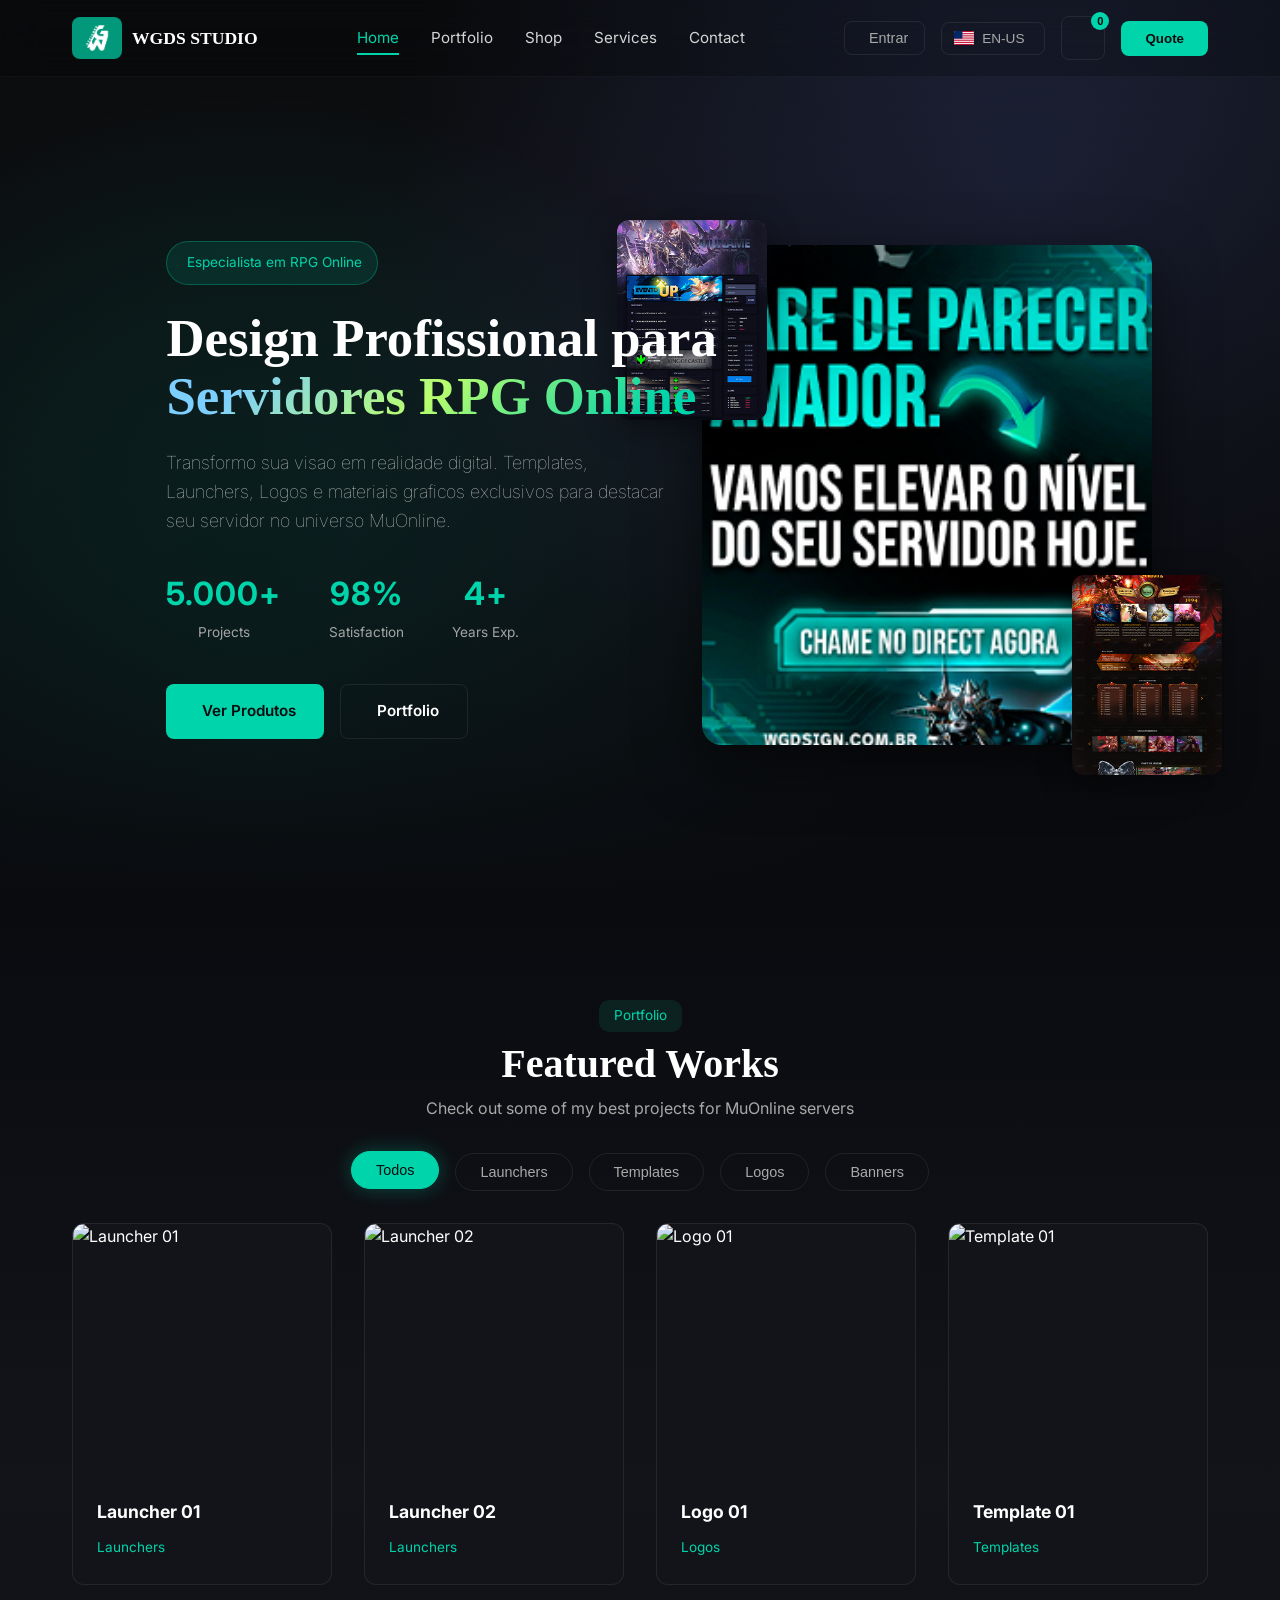
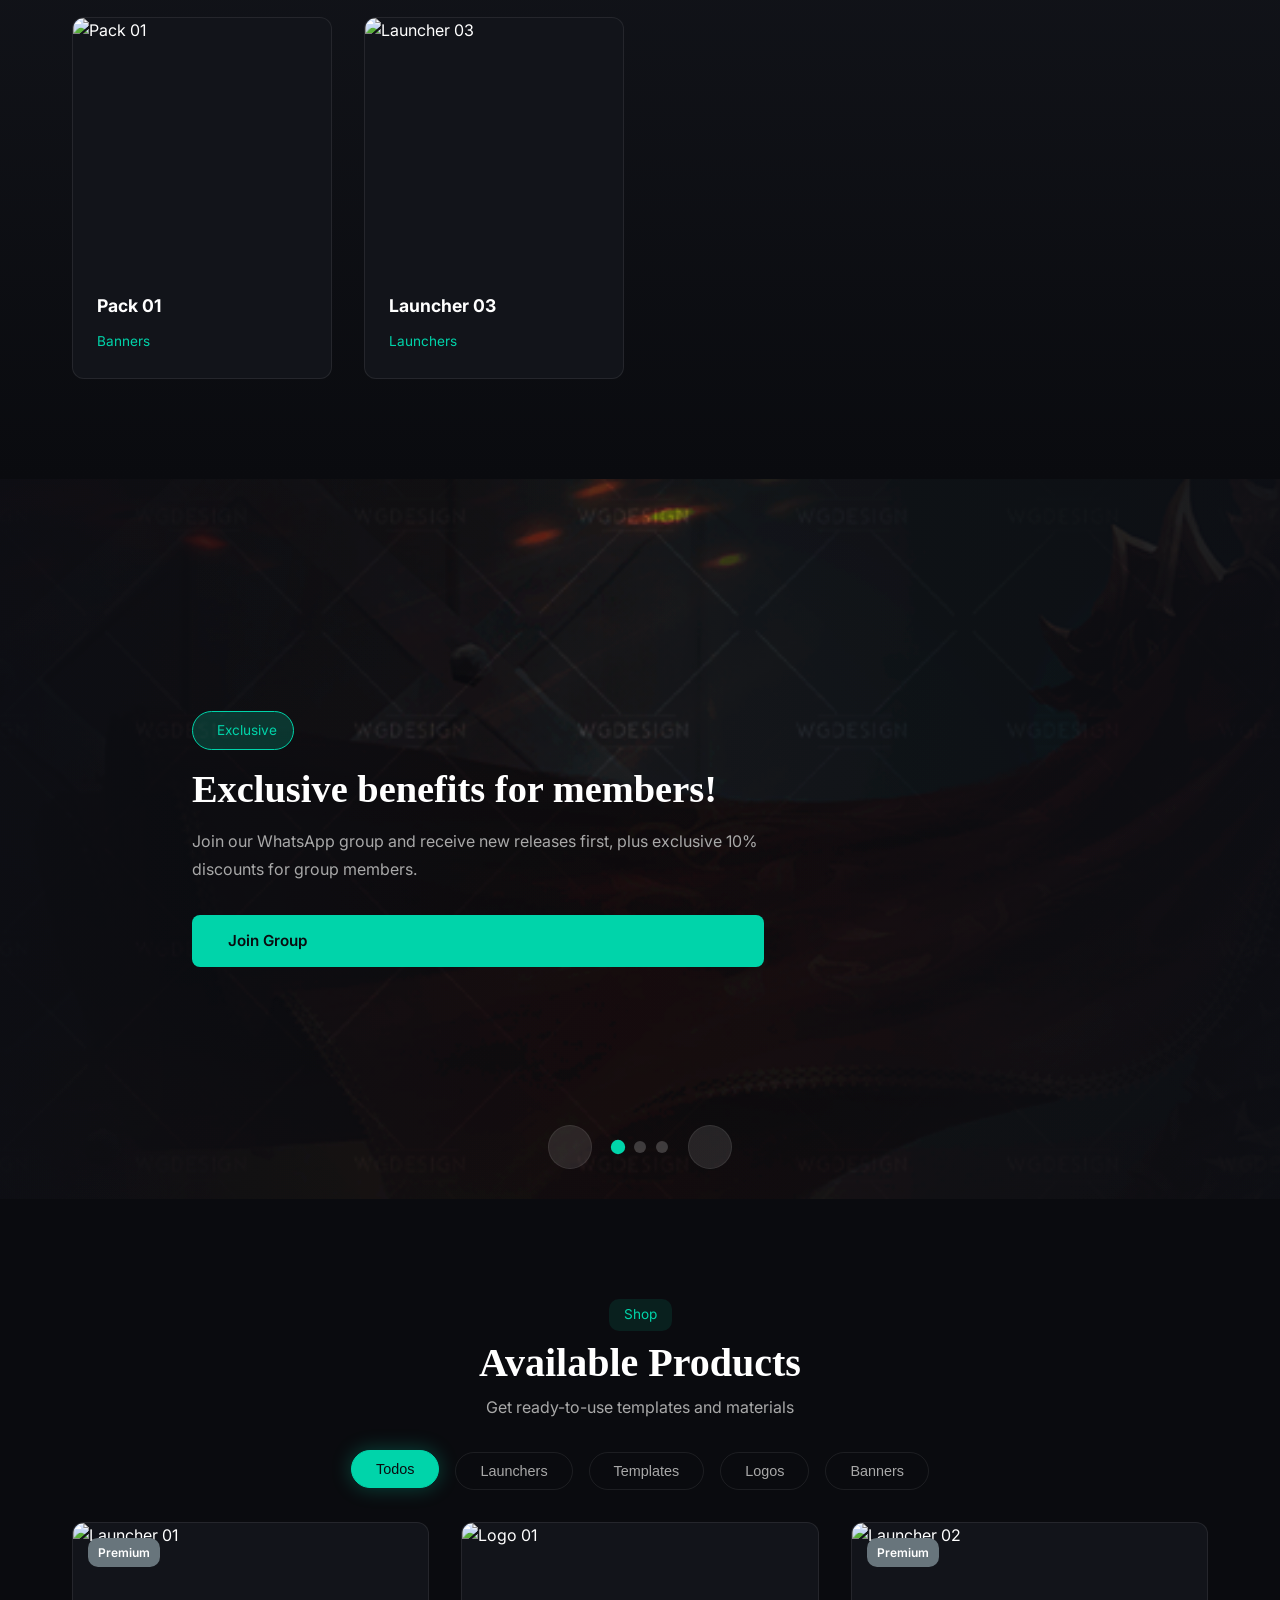
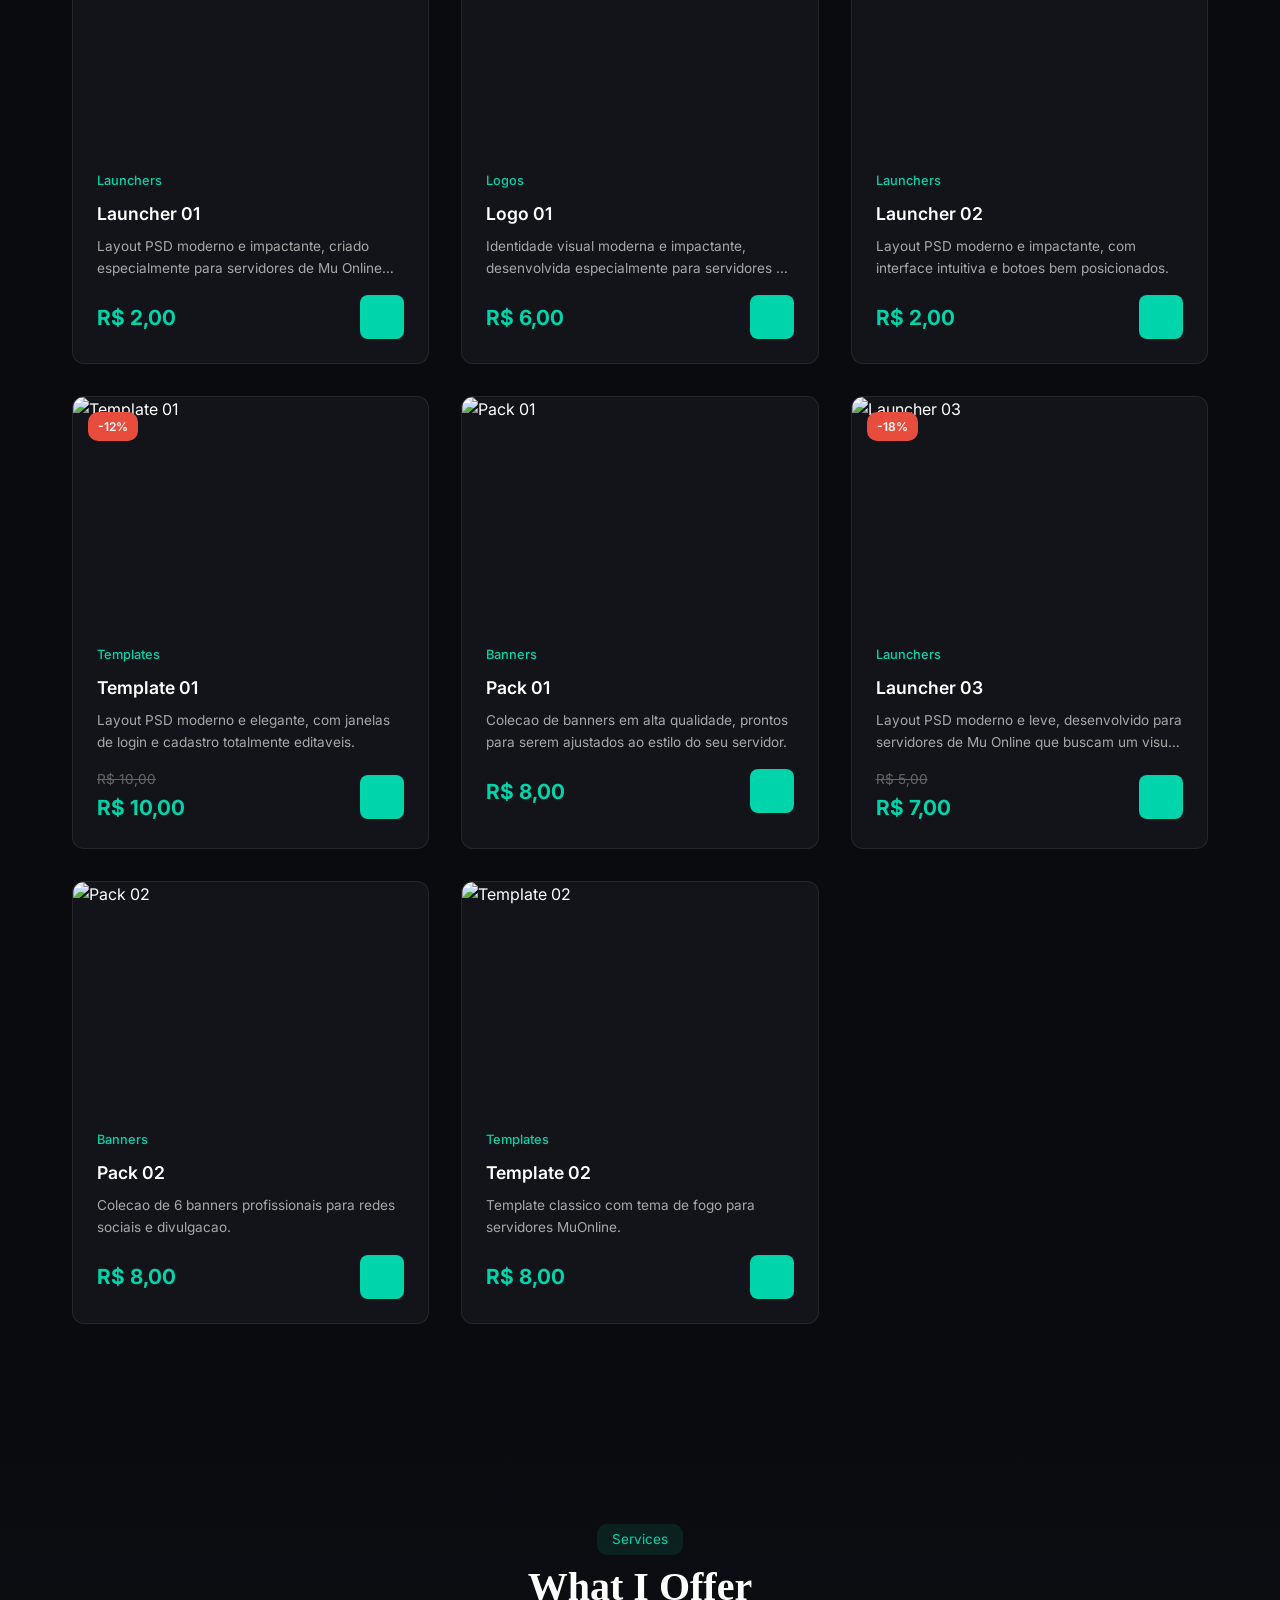
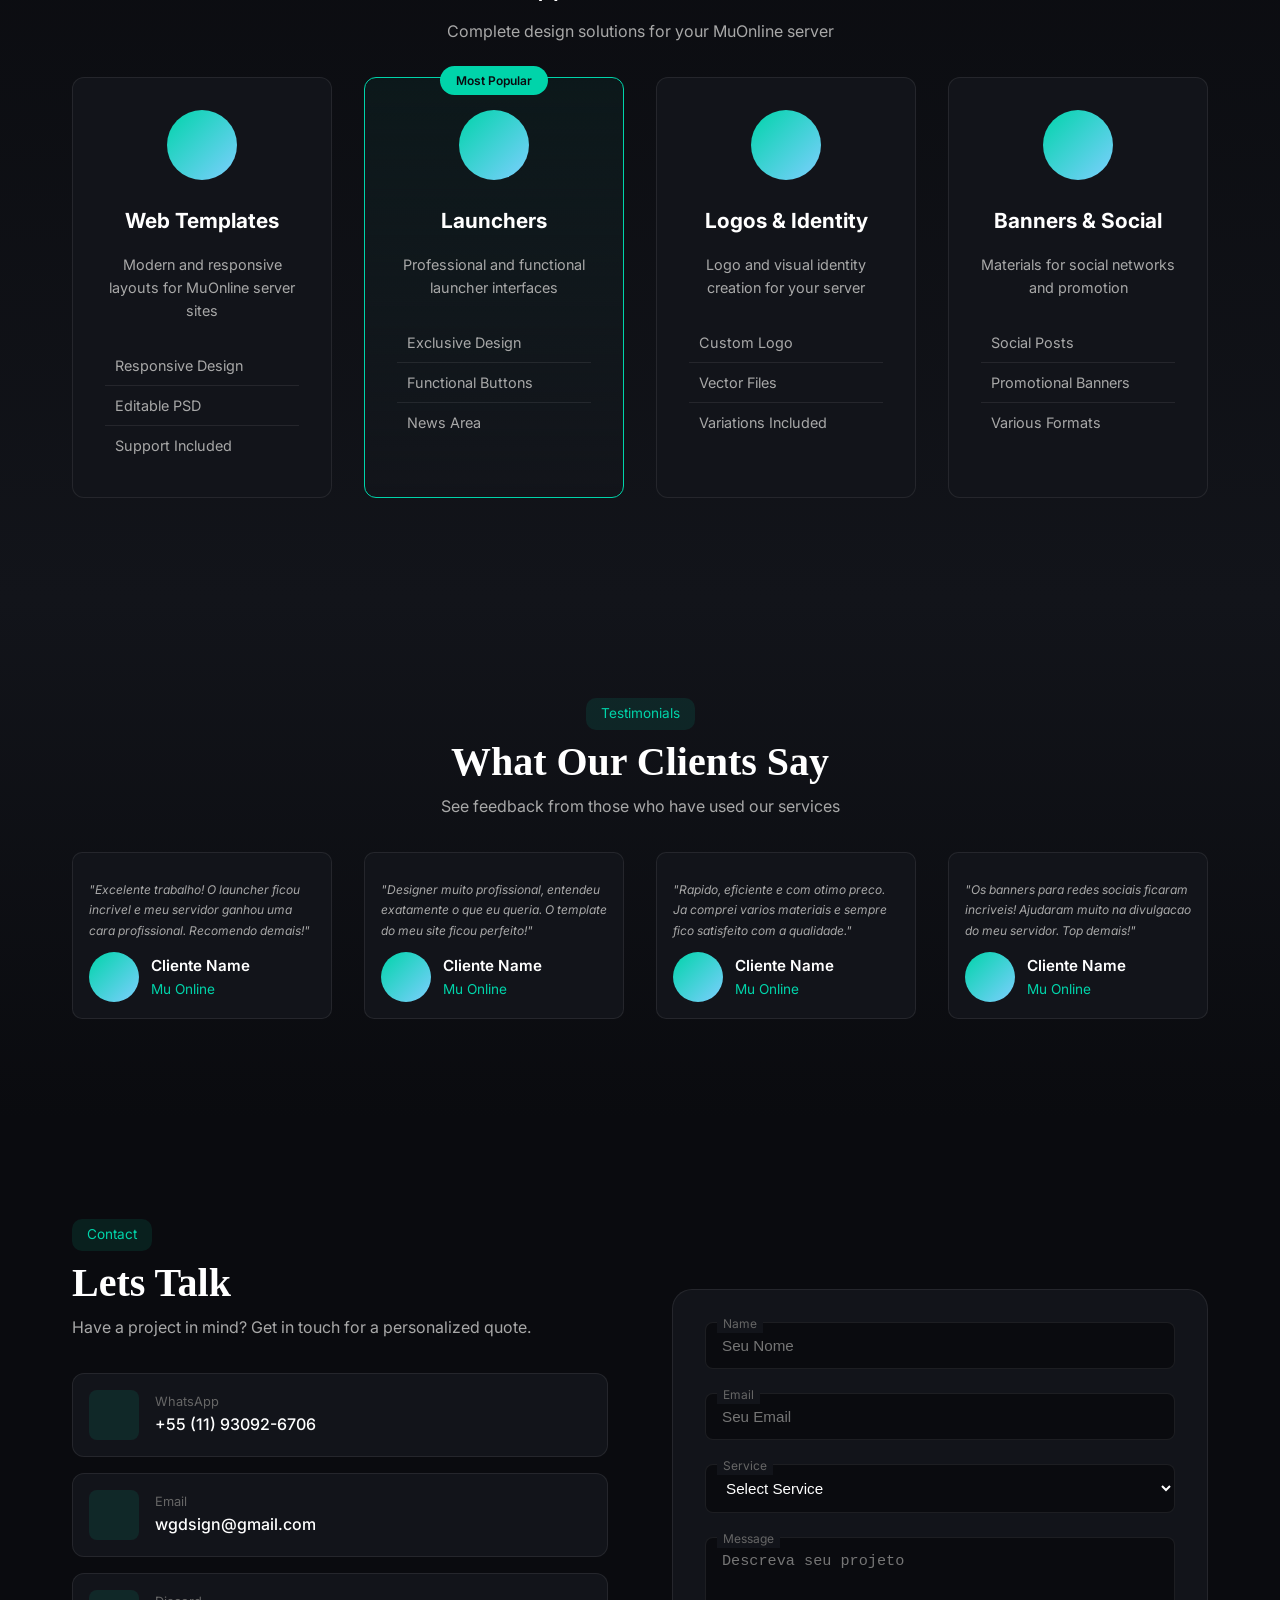
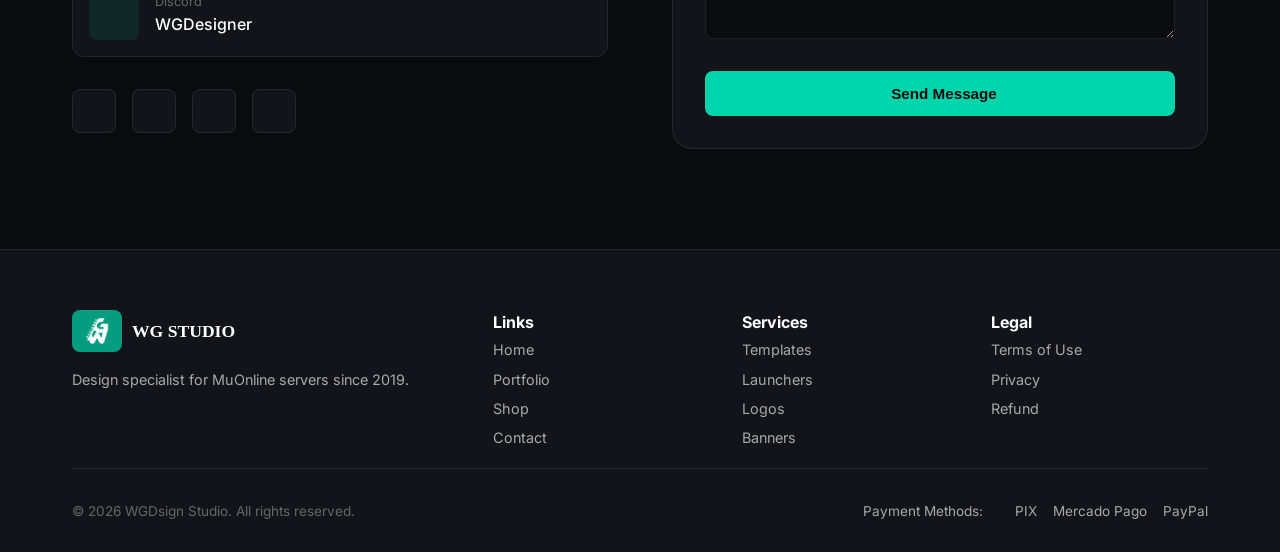
==== index.html @ 71160a3f "meusite" ====
<!DOCTYPE html>
<html lang="pt-br">
<head>
    <meta charset="UTF-8">
    <meta name="viewport" content="width=device-width, initial-scale=1.0">
    <title>WGDsign Studio - Designer Especialista em MMO RPG | Templates, Launchers, Logos, Banners</title>
    <meta name="description" content="Portfolio profissional de design especializado em jogos RPG Online, focado no universo MuOnline. Templates, Launchers, Logos e materiais graficos exclusivos.">
    <meta name="keywords" content="mu online design, mu online template, wgdsign, wgdesign, launcher mu online, logo mu online, design mmorpg, designer games, psd mu online">
    <link rel="preconnect" href="https://fonts.googleapis.com">
    <link rel="preconnect" href="https://fonts.gstatic.com" crossorigin>
    <link href="https://fonts.googleapis.com/css2?family=Inter:wght@300;400;500;600;700&family=Orbitron:wght@400;500;600;700&display=swap" rel="stylesheet">
    <link href="https://cdn.jsdelivr.net/npm/remixicon@4.0.0/fonts/remixicon.css" rel="stylesheet">
    <link rel="stylesheet" href="assets/css/style.css">
    <link rel="stylesheet" href="assets/css/auth.css">

    <link rel="icon" href="./assets/img/fav-logo/favicon.png" type="image/x-icon" />
    <link rel="apple-touch-icon" sizes="180x180" href="/assets/img/fav-logo/favicon.png" />


</head>
<body>
    <nav id="navbar">
        <div class="nav-container">
            <a href="#" class="logo">
                <img class="logo-icon" src="./assets/img/fav-logo/logowg.png" alt="@wg.dsign">
                <span class="logo-text">WGDS Studio</span>
            </a>
            <div class="nav-menu" id="navMenu">
                <a href="#home" class="nav-link active" data-i18n="nav.home">Home</a>
                <a href="#portfolio" class="nav-link" data-i18n="nav.portfolio">Portfolio</a>
                <a href="#shop" class="nav-link" data-i18n="nav.shop">Shop</a>
                <div class="nav-dropdown">
                    <a href="#servicos" class="nav-link nav-dropdown-trigger" data-i18n="nav.services">
                        Servicos
                        <i class="ri-arrow-down-s-line"></i>
                    </a>
                    <div class="nav-dropdown-menu">
                        <a href="pages/muonline.html" class="dropdown-item">
                            <i class="ri-gamepad-line"></i>
                            <span>MuOnline</span>
                        </a>
                        <a href="pages/launchers.html" class="dropdown-item">
                            <i class="ri-rocket-2-line"></i>
                            <span>Game Launcher</span>
                        </a>
                        <a href="pages/templates.html" class="dropdown-item">
                            <i class="ri-layout-4-line"></i>
                            <span>Templates</span>
                        </a>
                        <a href="pages/logos.html" class="dropdown-item">
                            <i class="ri-pen-nib-line"></i>
                            <span>Logotipo</span>
                        </a>
                        <a href="pages/banners.html" class="dropdown-item">
                            <i class="ri-image-line"></i>
                            <span>Banners</span>
                        </a>
                    </div>
                </div>
                <a href="#contato" class="nav-link" data-i18n="nav.contact">Contato</a>
            </div>
            <div class="nav-actions">
                <button class="auth-btn" id="authBtn" onclick="openAuthModal()">
                    <i class="ri-user-line"></i>
                    <span class="auth-btn-name">Entrar</span>
                </button>
                <div class="language-selector" id="languageSelector">
                    <button class="language-btn" onclick="toggleLanguageDropdown()">
                        <img src="assets/img/flags/br.svg" alt="PT-BR" class="flag-icon" id="currentFlag">
                        <span id="currentLang">PT-BR</span>
                        <i class="ri-arrow-down-s-line"></i>
                    </button>
                    <div class="language-dropdown" id="languageDropdown">
                        <div class="language-option" onclick="changeLanguage('pt-BR')">
                            <img src="assets/img/flags/br.svg" alt="Brasil">
                            <span>PT-BR</span>
                        </div>
                        <div class="language-option" onclick="changeLanguage('en-US')">
                            <img src="assets/img/flags/us.svg" alt="USA">
                            <span>EN-US</span>
                        </div>
                        <div class="language-option" onclick="changeLanguage('es-ES')">
                            <img src="assets/img/flags/es.svg" alt="Espana">
                            <span>Espanol</span>
                        </div>
                    </div>
                </div>
                <button class="cart-btn" id="cartBtn">
                    <i class="ri-shopping-cart-2-line"></i>
                    <span class="cart-count" id="cartCount">0</span>
                </button>
                <button class="nav-cta" data-i18n="nav.quote">Orcamento</button>
                <button class="mobile-menu-btn" id="mobileMenuBtn">
                    <span></span>
                    <span></span>
                    <span></span>
                </button>
            </div>
        </div>
    </nav>

    <section id="home" class="hero">
        <div class="hero-bg">
            <div class="hero-carousel-bg" id="heroCarouselBg"></div>
            <div class="hero-overlay"></div>
            <div class="hero-particles" id="particles"></div>
            <div class="hero-gradient"></div>
        </div>
        <div class="hero-content" id="heroContent">
            <div class="hero-badge">
                <i class="ri-verified-badge-fill"></i>
                <span id="heroTag" data-i18n="hero.badge">Especialista em RPG Online</span>
            </div>
            <h1 class="hero-title">
                <span id="heroTitle" data-i18n="hero.title1">Design Profissional para</span>
                <span class="gradient-text" id="heroSubtitle" data-i18n="hero.title2">Servidores RPG Online</span>
            </h1>
            <p class="hero-description" id="heroDescription" data-i18n="hero.description">
                Transformo sua visao em realidade digital. Templates, Launchers, Logos e materiais 
                graficos exclusivos para destacar seu servidor no universo MuOnline.
            </p>
            <div class="hero-stats">
                <div class="stat">
                    <span class="stat-number">5.000+</span>
                    <span class="stat-label" data-i18n="hero.projects">Projetos</span>
                </div>
                <div class="stat">
                    <span class="stat-number">98%</span>
                    <span class="stat-label" data-i18n="hero.satisfaction">Satisfacao</span>
                </div>
                <div class="stat">
                    <span class="stat-number">4+</span>
                    <span class="stat-label" data-i18n="hero.experience">Anos Exp.</span>
                </div>
            </div>
            <div class="hero-cta" id="heroCta">
                <a href="#shop" class="btn btn-primary">
                    <i class="ri-shopping-bag-3-line"></i>
                    <span data-i18n="hero.viewProducts">Ver Produtos</span>
                </a>
                <a href="#portfolio" class="btn btn-secondary">
                    <i class="ri-gallery-line"></i>
                    <span data-i18n="hero.portfolio">Portfolio</span>
                </a>
            </div>
        </div>
        <div class="hero-visual">
            <div class="hero-showcase" id="heroShowcase">
                <img src="assets/img/hero/slide3.jpg" alt="Showcase Design" class="showcase-main">
                <div class="showcase-float showcase-1">
                    <img src="assets/img/hero/slide1.jpg" alt="Design 1">
                </div>
                <div class="showcase-float showcase-2">
                    <img src="assets/img/hero/slide2.jpg" alt="Design 2">
                </div>
            </div>
        </div>
    </section>

    <section id="portfolio" class="portfolio-section">
        <div class="section-container">
            <div class="section-header">
                <span class="section-badge" data-i18n="portfolio.badge">Portfolio</span>
                <h2 class="section-title" data-i18n="portfolio.title">Trabalhos em Destaque</h2>
                <p class="section-description" data-i18n="portfolio.description">Confira alguns dos meus melhores projetos para servidores</p>
            </div>
            <div class="portfolio-filters">
                <button class="filter-btn active" data-filter="all" data-i18n="filter.all">Todos</button>
                <button class="filter-btn" data-filter="templates" data-i18n="filter.templates">Templates</button>
                <button class="filter-btn" data-filter="launchers" data-i18n="filter.launchers">Launchers</button>
                <button class="filter-btn" data-filter="logos" data-i18n="filter.logos">Logos</button>
                <button class="filter-btn" data-filter="banners" data-i18n="filter.banners">Banners</button>
            </div>
            <div class="portfolio-grid" id="portfolioGrid"></div>
        </div>
    </section>

    <section id="slider" class="slider-section">
        <div class="slider-container">
            <div class="slider-wrapper" id="sliderWrapper">
                <div class="slide active">
                    <div class="slide-bg" style="background-image: url('assets/img/slides/side1.png');"></div>
                    <div class="slide-content">
                        <div class="slide-badge">
                            <i class="ri-vip-crown-line"></i>
                            <span data-i18n="slider.exclusive">Exclusivo</span>
                        </div>
                        <h2 data-i18n="slider.title1">Beneficios exclusivos para novos membros!</h2>
                        <p data-i18n="slider.desc1">Junte-se ao nosso grupo no WhatsApp e receba em primeira mão os novos lancamentos, alem de ofertas especiais para membros do grupo.</p>
                        <a href="https://chat.whatsapp.com/grupoaqui" target="_blank" class="btn btn-primary">
                            <i class="ri-whatsapp-line"></i>
                            <span data-i18n="slider.btn1">Entrar no Grupo</span>
                        </a>
                    </div>
                </div>
                <div class="slide">
                    <div class="slide-bg" style="background-image: url('assets/img/slides/side2.png');"></div>
                    <div class="slide-content">
                        <div class="slide-badge">
                            <i class="ri-fire-line"></i>
                            <span data-i18n="slider.new">Novidade</span>
                        </div>
                        <h2 data-i18n="slider.title2">Novos Design de Launchers Disponiveis!</h2>
                        <p data-i18n="slider.desc2">Confira a nova colecao de launchers profissionais para Servidores. Designs modernos e impactantes para destacar seu servidor.</p>
                        <a href="#shop" class="btn btn-primary">
                            <i class="ri-shopping-bag-3-line"></i>
                            <span data-i18n="slider.btn2">Ver Produtos</span>
                        </a>
                    </div>
                </div>
                <div class="slide">
                    <div class="slide-bg" style="background-image: url('assets/img/slides/side3.png');"></div>
                    <div class="slide-content">
                        <div class="slide-badge">
                            <i class="ri-percent-line"></i>
                            <span data-i18n="slider.promo">Promocao</span>
                        </div>
                        <h2 data-i18n="slider.title3">Templates Exclusivos com até 20% OFF!</h2>
                        <p data-i18n="slider.desc3">Aproveite nossas promocões especial em temas para MuOnline. Ofertas por tempo limitado!</p>
                        <a href="#shop" class="btn btn-primary">
                            <i class="ri-gift-line"></i>
                            <span data-i18n="slider.btn3">Aproveitar</span>
                        </a>
                    </div>
                </div>
            </div>
            <div class="slider-navigation">
                <button class="slider-btn slider-prev" id="sliderPrev">
                    <i class="ri-arrow-left-s-line"></i>
                </button>
                <div class="slider-indicators" id="sliderIndicators">
                    <span class="indicator active" data-index="0"></span>
                    <span class="indicator" data-index="1"></span>
                    <span class="indicator" data-index="2"></span>
                </div>
                <button class="slider-btn slider-next" id="sliderNext">
                    <i class="ri-arrow-right-s-line"></i>
                </button>
            </div>
        </div>
    </section>

    <section id="shop" class="shop-section">
        <div class="section-container">
            <div class="section-header">
                <span class="section-badge" data-i18n="shop.badge">Loja</span>
                <h2 class="section-title" data-i18n="shop.title">Produtos Disponiveis</h2>
                <p class="section-description" data-i18n="shop.description">Adquira templates e materiais prontos para uso</p>
            </div>
            <div class="shop-filters">
                <button class="shop-filter-btn active" data-filter="all" data-i18n="filter.all">Todos</button>
                <button class="shop-filter-btn" data-filter="templates" data-i18n="filter.templates">Templates</button>
                <button class="shop-filter-btn" data-filter="launchers" data-i18n="filter.launchers">Launchers</button>
                <button class="shop-filter-btn" data-filter="logos" data-i18n="filter.logos">Logos</button>
                <button class="shop-filter-btn" data-filter="banners" data-i18n="filter.banners">Banners</button>
            </div>
            <div class="shop-grid" id="shopGrid"></div>
        </div>
    </section>

    <section id="servicos" class="services-section">
        <div class="section-container">
            <div class="section-header">
                <span class="section-badge" data-i18n="services.badge">Servicos</span>
                <h2 class="section-title" data-i18n="services.title">O Que Ofereco</h2>
                <p class="section-description" data-i18n="services.description">Solucoes completas em design para seu servidor MuOnline</p>
            </div>
            <div class="services-grid">
                <div class="service-card">
                    <div class="service-icon">
                        <i class="ri-layout-4-line"></i>
                    </div>
                    <h3 data-i18n="services.templates">Templates Web</h3>
                    <p data-i18n="services.templatesDesc">Layouts modernos e responsivos para sites de servidores MuOnline</p>
                    <ul class="service-features">
                        <li><i class="ri-check-line"></i> <span data-i18n="services.responsive">Design Responsivo</span></li>
                        <li><i class="ri-check-line"></i> <span data-i18n="services.psd">PSD Editavel</span></li>
                        <li><i class="ri-check-line"></i> <span data-i18n="services.support">Suporte Incluso</span></li>
                    </ul>
                </div>
                <div class="service-card featured">
                    <div class="service-badge" data-i18n="services.popular">Mais Popular</div>
                    <div class="service-icon">
                        <i class="ri-rocket-2-line"></i>
                    </div>
                    <h3 data-i18n="services.launchers">Launchers</h3>
                    <p data-i18n="services.launchersDesc">Interfaces de launcher profissionais e funcionais</p>
                    <ul class="service-features">
                        <li><i class="ri-check-line"></i> <span data-i18n="services.exclusive">Design Exclusivo</span></li>
                        <li><i class="ri-check-line"></i> <span data-i18n="services.buttons">Botoes Funcionais</span></li>
                        <li><i class="ri-check-line"></i> <span data-i18n="services.news">Area de Noticias</span></li>
                    </ul>
                </div>
                <div class="service-card">
                    <div class="service-icon">
                        <i class="ri-pen-nib-line"></i>
                    </div>
                    <h3 data-i18n="services.logos">Logos & Identidade</h3>
                    <p data-i18n="services.logosDesc">Criacao de logos e identidade visual para seu servidor</p>
                    <ul class="service-features">
                        <li><i class="ri-check-line"></i> <span data-i18n="services.customLogo">Logo Personalizada</span></li>
                        <li><i class="ri-check-line"></i> <span data-i18n="services.vector">Arquivos PSD Edit</span></li>
                        <li><i class="ri-check-line"></i> <span data-i18n="services.variations">Variacoes Com Icones</span></li>
                    </ul>
                </div>
                <div class="service-card">
                    <div class="service-icon">
                        <i class="ri-image-line"></i>
                    </div>
                    <h3 data-i18n="services.banners">Banners & Social</h3>
                    <p data-i18n="services.bannersDesc">Materiais para redes sociais e divulgacão</p>
                    <ul class="service-features">
                        <li><i class="ri-check-line"></i> <span data-i18n="services.posts">Posts para Redes</span></li>
                        <li><i class="ri-check-line"></i> <span data-i18n="services.promo">Banners Promocionais</span></li>
                        <li><i class="ri-check-line"></i> <span data-i18n="services.formats">Formatos Variados</span></li>
                    </ul>
                </div>
            </div>
        </div>
    </section>

    <section id="testimonials" class="testimonials-section">
        <div class="section-container">
            <div class="section-header">
                <span class="section-badge" data-i18n="testimonials.badge">Depoimentos</span>
                <h2 class="section-title" data-i18n="testimonials.title">O Que Dizem Nossos Clientes</h2>
                <p class="section-description" data-i18n="testimonials.description">Veja o feedback de quem ja utilizou nossos servicos</p>
            </div>
            <div class="testimonials-grid">
                <div class="testimonial-card">
                    <div class="testimonial-rating">
                        <i class="ri-star-fill"></i>
                        <i class="ri-star-fill"></i>
                        <i class="ri-star-fill"></i>
                        <i class="ri-star-fill"></i>
                        <i class="ri-star-fill"></i>
                    </div>
                    <p class="testimonial-text">"Excelente trabalho! O launcher ficou incrivel e meu servidor ganhou uma cara profissional. Recomendo demais!"</p>
                    <div class="testimonial-author">
                        <div class="author-avatar">
                            <i class="ri-user-line"></i>
                        </div>
                        <div class="author-info">
                            <span class="author-name">Cliente Name</span>
                            <span class="author-role">Mu Online</span>
                        </div>
                    </div>
                </div>
                <div class="testimonial-card">
                    <div class="testimonial-rating">
                        <i class="ri-star-fill"></i>
                        <i class="ri-star-fill"></i>
                        <i class="ri-star-fill"></i>
                        <i class="ri-star-fill"></i>
                        <i class="ri-star-fill"></i>
                    </div>
                    <p class="testimonial-text">"Designer muito profissional, entendeu exatamente o que eu queria. O template do meu site ficou perfeito!"</p>
                    <div class="testimonial-author">
                        <div class="author-avatar">
                            <i class="ri-user-line"></i>
                        </div>
                        <div class="author-info">
                            <span class="author-name">Cliente Name</span>
                            <span class="author-role">Mu Online</span>
                        </div>
                    </div>
                </div>
                <div class="testimonial-card">
                    <div class="testimonial-rating">
                        <i class="ri-star-fill"></i>
                        <i class="ri-star-fill"></i>
                        <i class="ri-star-fill"></i>
                        <i class="ri-star-fill"></i>
                        <i class="ri-star-half-fill"></i>
                    </div>
                    <p class="testimonial-text">"Rapido, eficiente e com otimo preco. Ja comprei varios materiais e sempre fico satisfeito com a qualidade."</p>
                    <div class="testimonial-author">
                        <div class="author-avatar">
                            <i class="ri-user-line"></i>
                        </div>
                        <div class="author-info">
                            <span class="author-name">Cliente Name</span>
                            <span class="author-role">Mu Online</span>
                        </div>
                    </div>
                </div>
                <div class="testimonial-card">
                    <div class="testimonial-rating">
                        <i class="ri-star-fill"></i>
                        <i class="ri-star-fill"></i>
                        <i class="ri-star-fill"></i>
                        <i class="ri-star-fill"></i>
                        <i class="ri-star-fill"></i>
                    </div>
                    <p class="testimonial-text">"Os banners para redes sociais ficaram incriveis! Ajudaram muito na divulgacao do meu servidor. Top demais!"</p>
                    <div class="testimonial-author">
                        <div class="author-avatar">
                            <i class="ri-user-line"></i>
                        </div>
                        <div class="author-info">
                            <span class="author-name">Cliente Name</span>
                            <span class="author-role">Mu Online</span>
                        </div>
                    </div>
                </div>
            </div>
        </div>
    </section>

    <section id="contato" class="contact-section">
        <div class="section-container">
            <div class="contact-wrapper">
                <div class="contact-info">
                    <span class="section-badge" data-i18n="contact.badge">Contato</span>
                    <h2 class="section-title" data-i18n="contact.title">Vamos Conversar</h2>
                    <p class="contact-description" data-i18n="contact.description">
                        Tem um projeto em mente? Entre em contato para um orcamento personalizado.
                    </p>
                    <div class="contact-methods">
                        <a href="https://wa.me/5511930926706" class="contact-method" target="_blank">
                            <div class="method-icon">
                                <i class="ri-whatsapp-line"></i>
                            </div>
                            <div class="method-info">
                                <span class="method-label">WhatsApp</span>
                                <span class="method-value">+55 (11) 93092-6706</span>
                            </div>
                        </a>
                        <a href="mailto:contato@mudesign.com" class="contact-method">
                            <div class="method-icon">
                                <i class="ri-mail-line"></i>
                            </div>
                            <div class="method-info">
                                <span class="method-label">Email</span>
                                <span class="method-value">wgdsign@gmail.com</span>
                            </div>
                        </a>
                        <a href="https://discord.gg/mudesign" class="contact-method" target="_blank">
                            <div class="method-icon">
                                <i class="ri-discord-line"></i>
                            </div>
                            <div class="method-info">
                                <span class="method-label">Discord</span>
                                <span class="method-value">WGDesigner</span>
                            </div>
                        </a>
                    </div>
                    <div class="social-links">
                        <a href="https://www.instagram.com/wg.dsign/" class="social-link"><i class="ri-instagram-line"></i></a>
                        <a href="#" class="social-link"><i class="ri-facebook-line"></i></a>
                        <a href="https://www.behance.net/wtiagencia" class="social-link"><i class="ri-behance-line"></i></a>
                        <a href="https://www.youtube.com/@wgdsign/videos" class="social-link"><i class="ri-youtube-line"></i></a>
                    </div>
                </div>
                <div class="contact-form-wrapper">
                    <form class="contact-form" id="contactForm">
                        <div class="form-group">
                            <input type="text" id="name" placeholder="Seu Nome" required>
                            <label for="name" data-i18n="contact.name">Nome</label>
                        </div>
                        <div class="form-group">
                            <input type="email" id="email" placeholder="Seu Email" required>
                            <label for="email">Email</label>
                        </div>
                        <div class="form-group">
                            <select id="service" required>
                                <option value="" data-i18n="contact.selectService">Selecione o Servico</option>
                                <option value="template">Template Web</option>
                                <option value="launcher">Launcher</option>
                                <option value="logo">Logo & Identidade</option>
                                <option value="banner">Banners & Social</option>
                                <option value="outro" data-i18n="contact.other">Outro</option>
                            </select>
                            <label for="service" data-i18n="contact.service">Servico</label>
                        </div>
                        <div class="form-group full">
                            <textarea id="message" placeholder="Descreva seu projeto" rows="4" required></textarea>
                            <label for="message" data-i18n="contact.message">Mensagem</label>
                        </div>
                        <button type="submit" class="btn btn-primary btn-full">
                            <i class="ri-send-plane-line"></i>
                            <span data-i18n="contact.send">Enviar Mensagem</span>
                        </button>
                    </form>
                </div>
            </div>
        </div>
    </section>

    <footer class="footer">
        <div class="footer-container">
            <div class="footer-main">
                <div class="footer-brand">
                    <a href="#" class="logo">
                        <img class="logo-icon" src="./assets/img/fav-logo/logowg.png" alt="@wg.dsign">
                        <span class="logo-text">WG Studio</span>
                    </a>
                    <p data-i18n="footer.description">Especialista em design para servidores MMO RPG Online desde 2021.</p>
                </div>
                <div class="footer-links">
                    <div class="footer-column">
                        <h4 data-i18n="footer.links">Links</h4>
                        <a href="#home" data-i18n="nav.home">Home</a>
                        <a href="#portfolio" data-i18n="nav.portfolio">Portfolio</a>
                        <a href="#shop" data-i18n="nav.shop">Loja</a>
                        <a href="#contato" data-i18n="nav.contact">Contato</a>
                    </div>
                    <div class="footer-column">
                        <h4 data-i18n="footer.services">Servicos</h4>
                        <a href="pages/templates.html">Templates</a>
                        <a href="pages/launchers.html">Launchers</a>
                        <a href="pages/logos.html">Logos</a>
                        <a href="pages/banners.html">Banners</a>
                    </div>
                    <div class="footer-column">
                        <h4 data-i18n="footer.legal">Legal</h4>
                        <a href="#" data-i18n="footer.terms">Termos de Uso</a>
                        <a href="#" data-i18n="footer.privacy">Privacidade</a>
                        <a href="#" data-i18n="footer.refund">Reembolso</a>
                    </div>
                </div>
            </div>
            <div class="footer-bottom">
                <p>&copy; 2026 WGDsign Studio. <span data-i18n="footer.rights">Todos os direitos reservados.</span></p>
                <div class="payment-methods">
                    <span data-i18n="footer.payment">Formas de Pagamento:</span>
                    <i class="ri-bank-card-line"></i>
                    <span>PIX</span>
                    <span>Mercado Pago</span>
                    <span>PayPal</span>
                </div>
            </div>
        </div>
    </footer>

    <div class="cart-sidebar" id="cartSidebar">
        <div class="cart-header">
            <h3><i class="ri-shopping-cart-2-line"></i> <span data-i18n="cart.title">Carrinho</span></h3>
            <button class="cart-close" id="cartClose">
                <i class="ri-close-line"></i>
            </button>
        </div>
        <div class="cart-items" id="cartItems">
            <div class="cart-empty">
                <i class="ri-shopping-cart-line"></i>
                <p data-i18n="cart.empty">Seu carrinho esta vazio</p>
            </div>
        </div>
        <div class="cart-footer" id="cartFooter" style="display: none;">
            <div class="cart-total">
                <span data-i18n="cart.total">Total:</span>
                <span class="total-value" id="cartTotal">R$ 0,00</span>
            </div>
            <button class="btn btn-primary btn-full" onclick="openCheckout()">
                <i class="ri-secure-payment-line"></i>
                <span data-i18n="cart.checkout">Finalizar Compra</span>
            </button>
        </div>
    </div>
    <div class="cart-overlay" id="cartOverlay"></div>

    <div class="checkout-modal" id="checkoutModal">
        <div class="checkout-content">
            <div class="checkout-header">
                <h2><i class="ri-secure-payment-line"></i> <span data-i18n="checkout.title">Finalizar Compra</span></h2>
                <button class="checkout-close" onclick="closeCheckout()">
                    <i class="ri-close-line"></i>
                </button>
            </div>
            <div class="checkout-body">
                <div class="checkout-summary">
                    <h3 data-i18n="checkout.summary">Resumo do Pedido</h3>
                    <div class="summary-items" id="summaryItems"></div>
                    <div class="summary-total">
                        <span data-i18n="cart.total">Total:</span>
                        <span id="summaryTotal">R$ 0,00</span>
                    </div>
                </div>
                <div class="checkout-form">
                    <h3 data-i18n="checkout.customerData">Dados do Cliente</h3>
                    <form id="checkoutForm">
                        <div class="form-row">
                            <div class="form-group">
                                <input type="text" id="checkoutName" placeholder="Nome Completo" required>
                                <label data-i18n="checkout.fullName">Nome Completo</label>
                            </div>
                            <div class="form-group">
                                <input type="email" id="checkoutEmail" placeholder="Email" required>
                                <label>Email</label>
                            </div>
                        </div>
                        <div class="form-row">
                            <div class="form-group">
                                <input type="tel" id="checkoutPhone" placeholder="WhatsApp" required>
                                <label>WhatsApp</label>
                            </div>
                            <div class="form-group">
                                <input type="text" id="checkoutCpf" placeholder="CPF" required>
                                <label>CPF</label>
                            </div>
                        </div>
                        <h3 data-i18n="checkout.paymentMethod">Forma de Pagamento</h3>
                        <div class="payment-options">
                            <label class="payment-option">
                                <input type="radio" name="payment" value="pix" checked>
                                <div class="payment-card">
                                    <i class="ri-qr-code-line"></i>
                                    <span>PIX</span>
                                    <small data-i18n="checkout.instant">Aprovacao instantanea</small>
                                </div>
                            </label>
                            <label class="payment-option">
                                <input type="radio" name="payment" value="mercadopago">
                                <div class="payment-card">
                                    <i class="ri-bank-card-line"></i>
                                    <span>Mercado Pago</span>
                                    <small data-i18n="checkout.cardOrBalance">Cartao ou saldo</small>
                                </div>
                            </label>
                            <label class="payment-option">
                                <input type="radio" name="payment" value="boleto">
                                <div class="payment-card">
                                    <i class="ri-file-text-line"></i>
                                    <span>Boleto</span>
                                    <small data-i18n="checkout.upTo3Days">Ate 3 dias uteis</small>
                                </div>
                            </label>
                        </div>
                        <button type="submit" class="btn btn-primary btn-full btn-lg">
                            <i class="ri-lock-line"></i>
                            <span data-i18n="checkout.payNow">Pagar Agora</span>
                        </button>
                    </form>
                </div>
            </div>
        </div>
    </div>
    <div class="checkout-overlay" id="checkoutOverlay"></div>

    <div class="preview-modal" id="previewModal">
        <button class="preview-close" onclick="closePreview()">
            <i class="ri-close-line"></i>
        </button>
        <img src="" alt="Preview" id="previewImage">
    </div>

    <div class="toast-container" id="toastContainer"></div>

    <script src="assets/js/i18n.js"></script>
    <script src="assets/js/main.js"></script>
    <script src="assets/js/mercadopago.js"></script>
    <script src="assets/js/auth.js"></script>
</body>
</html>
---- assets/css/style.css ----
:root {
    --primary: #00d4aa;
    --primary-dark: #00b894;
    --primary-glow: rgba(0, 212, 170, 0.3);
    --secondary: #7DCFFF;
    --accent: #BAFE6D;
    --bg-dark: #0a0b0f;
    --bg-card: #12141a;
    --bg-card-hover: #1a1d25;
    --text-primary: #ffffff;
    --text-secondary: #a8a8a8;
    --text-muted: #666666;
    --border-color: rgba(255, 255, 255, 0.08);
    --gradient-primary: linear-gradient(135deg, var(--primary) 0%, #71ECB6 100%);
    --gradient-hero: linear-gradient(135deg, #7DCFFF 15%, #BAFE6D 50%, #00d4aa 90%);
    --shadow-sm: 0 2px 8px rgba(0, 0, 0, 0.3);
    --shadow-md: 0 8px 32px rgba(0, 0, 0, 0.4);
    --shadow-lg: 0 20px 60px rgba(0, 0, 0, 0.5);
    --shadow-glow: 0 0 40px var(--primary-glow);
    --radius-sm: 8px;
    --radius-md: 12px;
    --radius-lg: 20px;
    --transition: all 0.3s cubic-bezier(0.4, 0, 0.2, 1);
}

* {
    margin: 0;
    padding: 0;
    box-sizing: border-box;
}

html {
    scroll-behavior: smooth;
}

body {
    font-family: 'Inter', sans-serif;
    background-color: #101010;
    color: var(--text-primary);
    line-height: 1.6;
    overflow-x: hidden;
}

a {
    text-decoration: none;
    color: inherit;
}

img {
    max-width: 100%;
    height: auto;
}

nav {
    position: fixed;
    top: 0;
    left: 0;
    right: 0;
    z-index: 1000;
    background: #00000033;
    backdrop-filter: blur(20px);
    border-bottom: 1px solid #6666661a;
    transition: all 0.3s cubic-bezier(0.4, 0, 0.2, 1);
}

nav.scrolled {
    background: rgba(10, 11, 15, 0.95);
    box-shadow: var(--shadow-md);
}

.nav-container {
    max-width: 1200px;
    margin: 0 auto;
    padding: 1rem 2rem;
    display: flex;
    align-items: center;
    justify-content: space-between;
}

.logo {
    display: flex;
    align-items: center;
    gap: 10px;
}

.logo-icon {
    background: #00d4aab5;
    color: var(--bg-dark);
    font-family: 'Playfair Display', serif;
    font-weight: 700;
    font-size: 1.2rem;
    padding: 8px 12px;
    border-radius: var(--radius-sm);
    width: 50px;
    height: auto;
    display: flex;
    align-items: center;
    justify-content: center;
    animation: shake 5s infinite;
    animation-timing-function: ease-in-out;
}

.logo-text {
    font-family: 'Playfair Display', serif;
    font-size: 1.1rem;
    font-weight: 600;
    text-transform: uppercase;
    color: var(--text-primary);
}

.nav-menu {
    display: flex;
    gap: 2rem;
}

.nav-link {
    color: #d4d4d4;
    font-size: 0.95rem;
    transition: var(--transition);
    position: relative;
}

.nav-link:hover,
.nav-link.active {
    color: var(--primary);
}

.nav-link::after {
    content: '';
    position: absolute;
    bottom: -5px;
    left: 0;
    width: 0;
    height: 2px;
    background: var(--primary);
    transition: var(--transition);
}

.nav-link:hover::after,
.nav-link.active::after {
    width: 100%;
}

.nav-actions {
    display: flex;
    align-items: center;
    gap: 1rem;
}

.cart-btn {
    position: relative;
    background: transparent;
    border: 1px solid var(--border-color);
    color: var(--text-secondary);
    width: 44px;
    height: 44px;
    border-radius: var(--radius-sm);
    cursor: pointer;
    transition: var(--transition);
    display: flex;
    align-items: center;
    justify-content: center;
    font-size: 1.2rem;
}

.cart-btn:hover {
    border-color: var(--primary);
    color: var(--primary);
}

.cart-count {
    position: absolute;
    top: -5px;
    right: -5px;
    background: var(--primary);
    color: var(--bg-dark);
    font-size: 0.7rem;
    font-weight: 700;
    width: 18px;
    height: 18px;
    border-radius: 50%;
    display: flex;
    align-items: center;
    justify-content: center;
}

.nav-cta {
    background: var(--primary);
    color: var(--bg-dark);
    border: none;
    padding: 10px 24px;
    border-radius: var(--radius-sm);
    font-weight: 600;
    cursor: pointer;
    transition: var(--transition);
}

.nav-cta:hover {
    box-shadow: var(--shadow-glow);
    transform: translateY(-2px);
}

.mobile-menu-btn {
    display: none;
    flex-direction: column;
    gap: 5px;
    background: transparent;
    border: none;
    cursor: pointer;
    padding: 10px;
}

.mobile-menu-btn span {
    width: 25px;
    height: 2px;
    background: var(--text-secondary);
    transition: var(--transition);
}

.hero {
    min-height: 100vh;
    width: 100%;
    display: flex;
    align-items: center;
    justify-content: flex-start;
    position: relative;
    padding: 0;
    overflow: hidden;
}

.hero-bg {
    position: absolute;
    inset: 0;
    z-index: 0;
}

.hero-carousel-bg {
    position: absolute;
    inset: 0;
}

.hero-carousel-slide {
    position: absolute;
    inset: 0;
    background-size: cover;
    background-position: center;
    background-repeat: no-repeat;
    opacity: 0;
    transition: opacity 1s ease-in-out;
    animation: heroZoomIn 8s ease-in-out infinite alternate;
}

.hero-carousel-slide.active {
    opacity: 1;
}

@keyframes heroZoomIn {
    0% {
        transform: scale(1);
    }
    100% {
        transform: scale(1.1);
    }
}

.hero-overlay {
    position: absolute;
    inset: 0;
    background: rgba(10, 11, 15, 0.65);
    z-index: 1;
}

.hero-particles {
    position: absolute;
    inset: 0;
    z-index: 2;
    background-image: radial-gradient(circle at 20% 80%, var(--primary-glow) 0%, transparent 50%),
                      radial-gradient(circle at 80% 20%, rgba(102, 126, 234, 0.2) 0%, transparent 50%),
                      radial-gradient(circle at 50% 50%, rgba(118, 75, 162, 0.1) 0%, transparent 50%);
    animation: pulse-bg 8s ease-in-out infinite;
}

@keyframes pulse-bg {
    0%, 100% { opacity: 0.6; }
    50% { opacity: 1; }
}

.hero-gradient {
    position: absolute;
    inset: 0;
    z-index: 3;
    background: linear-gradient(180deg, transparent 0%, var(--bg-dark) 100%);
}

.hero-content {
    position: relative;
    z-index: 10;
    max-width: 760px;
    padding: 2rem 6%;
    margin-top: 80px;
    margin-left: 7%;
}

.hero-badge {
    display: inline-flex;
    align-items: center;
    gap: 5px;
    background: #00d4aa1c;
    border: 1px solid #00d4aa4d;
    padding: 10px 15px;
    border-radius: 50px;
    font-size: 0.85rem;
    color: var(--primary);
    margin-bottom: 1.5rem;
}

.hero-badge i {
    font-size: 1rem;
}

.hero-title {
    font-family: 'Playfair Display', serif;
    font-size: 3.3rem;
    font-weight: 700;
    line-height: 1.1;
    margin-bottom: 1.5rem;
}

.gradient-text {
    background: var(--gradient-hero);
    -webkit-background-clip: text;
    -webkit-text-fill-color: transparent;
    background-clip: text;
}

.hero-description {
    font-size: 1.125rem;
    color: #d0d0d0;
    margin-bottom: 2rem;
    max-width: 500px;
    font-weight: 100;
}

.hero-stats {
    display: flex;
    gap: 3rem;
    margin-bottom: 2.5rem;
}

.stat {
    text-align: center;
}

.stat-number {
    display: block;
    font-family: 'Inter', -apple-system, BlinkMacSystemFont, sans-serif;
    font-size: 2rem;
    font-weight: 700;
    letter-spacing: 1px;
    color: var(--primary);
}

.stat-label {
    font-size: 0.85rem;
    color: #a4a4a4;
}

.hero-cta {
    display: flex;
    gap: 1rem;
    flex-wrap: wrap;
}

.btn {
    display: inline-flex;
    align-items: center;
    gap: 8px;
    padding: 14px 28px;
    border-radius: var(--radius-sm);
    font-weight: 600;
    font-size: 0.95rem;
    cursor: pointer;
    transition: var(--transition);
    border: none;
}

.btn-primary {
    background: var(--primary);
    color: var(--bg-dark);
}

.btn-primary:hover {
    box-shadow: var(--shadow-glow);
    transform: translateY(-2px);
}

.btn-secondary {
    background: transparent;
    color: var(--text-primary);
    border: 1px solid var(--border-color);
}

.btn-secondary:hover {
    border-color: var(--primary);
    color: var(--primary);
}

.btn-full {
    width: 100%;
    justify-content: center;
}

.btn-lg {
    padding: 16px 32px;
    font-size: 1rem;
}

.hero-visual {
    position: absolute;
    right: 10%;
    top: 55%;
    transform: translateY(-50%);
    z-index: 1;
}

.hero-showcase {
    position: relative;
    width: 450px;
    height: 500px;
}

.showcase-main {
    width: 100%;
    height: 100%;
    object-fit: cover;
    border-radius: var(--radius-lg);
    box-shadow: var(--shadow-lg);
}

.showcase-float {
    position: absolute;
    width: 150px;
    height: 200px;
    border-radius: var(--radius-md);
    overflow: hidden;
    box-shadow: var(--shadow-md);
    animation: float 4s ease-in-out infinite;
}

.showcase-float img {
    width: 100%;
    height: 100%;
    object-fit: cover;
}

.showcase-1 {
    top: -25px;
    left: -85px;
    animation-delay: 0s;
}

.showcase-2 {
    bottom: -30px;
    right: -70px;
    animation-delay: 2s;
}

@keyframes float {
    0%, 100% { transform: translateY(0); }
    50% { transform: translateY(-15px); }
}

.section-container {
    max-width: 1200px;
    margin: 0 auto;
    padding: 100px 2rem;
}

.section-header {
    text-align: center;
    margin-bottom: 2rem;
}

.section-badge {
    display: inline-block;
    background: #00d4aa1a;
    color: var(--primary);
    padding: 5px 15px;
    border-radius: 10px;
    font-size: 0.85rem;
    margin-bottom: 0rem;
}

.section-title {
    font-family: 'Playfair Display', serif;
    font-size: 2.5rem;
    font-weight: 700;
    margin-bottom: 0rem;
}

.section-description {
    color: var(--text-secondary);
    max-width: 600px;
    margin: 0 auto;
}

.portfolio-section {
    background: linear-gradient(180deg, var(--bg-dark) 0%, var(--bg-card) 50%, var(--bg-dark) 100%);
}

.portfolio-filters,
.shop-filters {
    display: flex;
    justify-content: center;
    gap: 1rem;
    margin-bottom: 2rem;
    flex-wrap: wrap;
}

.filter-btn,
.shop-filter-btn {
    background: transparent;
    border: 1px solid var(--border-color);
    color: var(--text-secondary);
    padding: 10px 24px;
    border-radius: 50px;
    cursor: pointer;
    transition: var(--transition);
    font-size: 0.9rem;
}

.filter-btn:hover,
.filter-btn.active,
.shop-filter-btn:hover,
.shop-filter-btn.active {
    background: var(--primary);
    border-color: var(--primary);
    color: var(--bg-dark);
    box-shadow: 0 0 20px #00d4aa4d;
    transform: translateY(-2px);
}

.portfolio-grid {
    display: grid;
    grid-template-columns: repeat(auto-fill, minmax(260px, 1fr));
    gap: 2rem;
}

.portfolio-item {
    background: var(--bg-card);
    border-radius: var(--radius-md);
    overflow: hidden;
    border: 1px solid var(--border-color);
    transition: var(--transition);
}

.portfolio-item:hover {
    transform: translateY(-10px);
    box-shadow: var(--shadow-md);
    border-color: var(--primary);
}

.portfolio-image {
    position: relative;
    height: 250px;
    overflow: hidden;
}

.portfolio-image img {
    width: 100%;
    height: 100%;
    object-fit: cover;
    transition: var(--transition);
}

.portfolio-item:hover .portfolio-image img {
    transform: scale(1.1);
}

.portfolio-overlay {
    position: absolute;
    inset: 0;
    background: rgba(0, 0, 0, 0.7);
    display: flex;
    align-items: center;
    justify-content: center;
    opacity: 0;
    transition: var(--transition);
}

.portfolio-item:hover .portfolio-overlay {
    opacity: 1;
}

.portfolio-actions {
    display: flex;
    gap: 1rem;
}

.action-btn {
    background: var(--primary);
    color: var(--bg-dark);
    width: 50px;
    height: 50px;
    border-radius: 50%;
    border: none;
    cursor: pointer;
    display: flex;
    align-items: center;
    justify-content: center;
    font-size: 1.3rem;
    transition: var(--transition);
}

.action-btn:hover {
    transform: scale(1.1);
    box-shadow: var(--shadow-glow);
}

.portfolio-info {
    padding: 1.5rem;
}

.portfolio-info h3 {
    font-size: 1.1rem;
    margin-bottom: 0.5rem;
}

.portfolio-category {
    color: var(--primary);
    font-size: 0.85rem;
}

.shop-section {
    background: var(--bg-dark);
}

.shop-grid {
    display: grid;
    grid-template-columns: repeat(auto-fill, minmax(280px, 1fr));
    gap: 2rem;
}

.product-card {
    background: var(--bg-card);
    border-radius: var(--radius-md);
    overflow: hidden;
    border: 1px solid var(--border-color);
    transition: var(--transition);
    position: relative;
}

.product-card:hover {
    transform: translateY(-10px);
    box-shadow: var(--shadow-md);
    border-color: var(--primary);
}

.product-badge {
    position: absolute;
    top: 15px;
    left: 15px;
    background: #68757c;
    color: white;
    padding: 5px 10px;
    border-radius: 10px;
    font-size: 0.75rem;
    font-weight: 600;
    z-index: 10;
}

.product-badge.sale {
    background: #e74c3c;
}

.product-image {
    position: relative;
    height: 220px;
    overflow: hidden;
}

.product-image img {
    width: 100%;
    height: 100%;
    object-fit: cover;
    transition: var(--transition);
}

.product-card:hover .product-image img {
    transform: scale(1.1);
}

.product-overlay {
    position: absolute;
    inset: 0;
    background: rgba(0, 0, 0, 0.7);
    display: flex;
    align-items: center;
    justify-content: center;
    opacity: 0;
    transition: var(--transition);
}

.product-card:hover .product-overlay {
    opacity: 1;
}

.quick-view-btn {
    background: var(--primary);
    color: var(--bg-dark);
    border: none;
    padding: 12px 24px;
    border-radius: var(--radius-sm);
    font-weight: 600;
    cursor: pointer;
    display: flex;
    align-items: center;
    gap: 8px;
    transition: var(--transition);
}

.quick-view-btn:hover {
    box-shadow: var(--shadow-glow);
}

.product-info {
    padding: 1.5rem;
}

.product-category {
    display: inline-block;
    color: var(--primary);
    font-size: 0.8rem;
    font-weight: 500;
    margin-bottom: 0.5rem;
}

.product-name {
    font-size: 1.1rem;
    font-weight: 600;
    margin-bottom: 0.5rem;
}

.product-description {
    color: var(--text-secondary);
    font-size: 0.85rem;
    margin-bottom: 1rem;
    display: -webkit-box;
    -webkit-line-clamp: 2;
    -webkit-box-orient: vertical;
    overflow: hidden;
}

.product-footer {
    display: flex;
    align-items: center;
    justify-content: space-between;
}

.product-price {
    display: flex;
    flex-direction: column;
}

.price-old {
    color: var(--text-muted);
    font-size: 0.85rem;
    text-decoration: line-through;
}

.price-current {
    color: var(--primary);
    font-size: 1.3rem;
    font-weight: 700;
}

.add-to-cart-btn {
    background: var(--primary);
    color: var(--bg-dark);
    width: 44px;
    height: 44px;
    border-radius: var(--radius-sm);
    border: none;
    cursor: pointer;
    display: flex;
    align-items: center;
    justify-content: center;
    font-size: 1.2rem;
    transition: var(--transition);
}

.add-to-cart-btn:hover {
    box-shadow: var(--shadow-glow);
    transform: scale(1.1);
}

.services-section {
    background: linear-gradient(180deg, var(--bg-dark) 0%, var(--bg-card) 100%);
}

.services-grid {
    display: grid;
    grid-template-columns: repeat(auto-fit, minmax(260px, 1fr));
    gap: 2rem;
}

.service-card {
    background: var(--bg-card);
    border: 1px solid var(--border-color);
    border-radius: var(--radius-md);
    padding: 2rem;
    text-align: center;
    transition: var(--transition);
    position: relative;
}

.service-card:hover {
    transform: translateY(-10px);
    border-color: var(--primary);
    box-shadow: var(--shadow-md);
}

.service-card.featured {
    border-color: var(--primary);
    background: linear-gradient(180deg, rgba(0, 212, 170, 0.05) 0%, var(--bg-card) 100%);
}

.service-badge {
    position: absolute;
    top: -12px;
    left: 50%;
    transform: translateX(-50%);
    background: var(--primary);
    color: var(--bg-dark);
    padding: 5px 16px;
    border-radius: 50px;
    font-size: 0.75rem;
    font-weight: 600;
}

.service-icon {
    width: 70px;
    height: 70px;
    background: linear-gradient(135deg, var(--primary) 0%, var(--secondary) 100%);
    border-radius: 50%;
    display: flex;
    align-items: center;
    justify-content: center;
    margin: 0 auto 1.5rem;
    font-size: 1.8rem;
    color: var(--bg-dark);
}

.service-card h3 {
    font-size: 1.3rem;
    margin-bottom: 1rem;
}

.service-card p {
    color: var(--text-secondary);
    font-size: 0.9rem;
    margin-bottom: 1.5rem;
}

.service-features {
    list-style: none;
    text-align: left;
}

.service-features li {
    display: flex;
    align-items: center;
    gap: 10px;
    padding: 8px 0;
    color: var(--text-secondary);
    font-size: 0.9rem;
    border-bottom: 1px solid var(--border-color);
}

.service-features li:last-child {
    border-bottom: none;
}

.service-features i {
    color: var(--primary);
}

.contact-section {
    background: var(--bg-dark);
}

.contact-wrapper {
    display: grid;
    grid-template-columns: 1fr 1fr;
    gap: 4rem;
    align-items: start;
}

.contact-info .section-badge,
.contact-info .section-title {
    text-align: left;
}

.contact-description {
    color: var(--text-secondary);
    margin-bottom: 2rem;
}

.contact-methods {
    display: flex;
    flex-direction: column;
    gap: 1rem;
    margin-bottom: 2rem;
}

.contact-method {
    display: flex;
    align-items: center;
    gap: 1rem;
    padding: 1rem;
    background: var(--bg-card);
    border: 1px solid var(--border-color);
    border-radius: var(--radius-md);
    transition: var(--transition);
}

.contact-method:hover {
    border-color: var(--primary);
    transform: translateX(10px);
}

.method-icon {
    width: 50px;
    height: 50px;
    background: rgba(0, 212, 170, 0.1);
    border-radius: var(--radius-sm);
    display: flex;
    align-items: center;
    justify-content: center;
    font-size: 1.5rem;
    color: var(--primary);
}

.method-info {
    display: flex;
    flex-direction: column;
}

.method-label {
    font-size: 0.8rem;
    color: var(--text-muted);
}

.method-value {
    font-weight: 500;
}

.social-links {
    display: flex;
    gap: 1rem;
}

.social-link {
    width: 44px;
    height: 44px;
    background: var(--bg-card);
    border: 1px solid var(--border-color);
    border-radius: var(--radius-sm);
    display: flex;
    align-items: center;
    justify-content: center;
    font-size: 1.2rem;
    color: var(--text-secondary);
    transition: var(--transition);
}

.social-link:hover {
    background: var(--primary);
    border-color: var(--primary);
    color: var(--bg-dark);
    box-shadow: 0 0 15px #00d4aa4d;
    transform: translateY(-2px);
}

.contact-form-wrapper {
    background: var(--bg-card);
    border: 1px solid var(--border-color);
    border-radius: var(--radius-lg);
    padding: 2rem;
    margin-top: 70px;
}

.contact-form {
    display: grid;
    gap: 1.5rem;
}

.form-group {
    position: relative;
}

.form-group input,
.form-group select,
.form-group textarea {
    width: 100%;
    background: var(--bg-dark);
    border: 1px solid var(--border-color);
    padding: 14px 16px;
    border-radius: var(--radius-sm);
    color: var(--text-primary);
    font-size: 0.95rem;
    transition: var(--transition);
}

.form-group input:focus,
.form-group select:focus,
.form-group textarea:focus {
    outline: none;
    border-color: var(--primary);
}

.form-group label {
    position: absolute;
    top: -8px;
    left: 12px;
    background: var(--bg-card);
    padding: 0 6px;
    font-size: 0.75rem;
    color: var(--text-muted);
}

.form-group.full {
    grid-column: 1 / -1;
}

.footer {
    background: var(--bg-card);
    border-top: 1px solid var(--border-color);
}

.footer-container {
    max-width: 1200px;
    margin: 0 auto;
    padding: 60px 2rem 30px;
}

.footer-main {
    display: grid;
    grid-template-columns: 1fr 2fr;
    gap: 4rem;
    margin-bottom: 1rem;
}

.footer-brand p {
    color: var(--text-secondary);
    margin-top: 1rem;
    font-size: 0.9rem;
}

.footer-links {
    display: grid;
    grid-template-columns: repeat(3, 1fr);
    gap: 2rem;
}

.footer-column h4 {
    margin-bottom: 0rem;
    font-size: 1rem;
}

.footer-column a {
    display: block;
    color: var(--text-secondary);
    font-size: 0.9rem;
    padding: 3px 0;
    transition: var(--transition);
}

.footer-column a:hover {
    color: var(--primary);
}

.footer-bottom {
    border-top: 1px solid var(--border-color);
    padding-top: 2rem;
    display: flex;
    justify-content: space-between;
    align-items: center;
    flex-wrap: wrap;
    gap: 1rem;
}

.footer-bottom p {
    color: var(--text-muted);
    font-size: 0.85rem;
}

.payment-methods {
    display: flex;
    align-items: center;
    gap: 1rem;
    color: var(--text-secondary);
    font-size: 0.85rem;
}

.payment-methods i {
    font-size: 1.3rem;
    color: var(--primary);
}

.cart-sidebar {
    position: fixed;
    top: 0;
    right: -400px;
    width: 400px;
    height: 100vh;
    background: var(--bg-card);
    z-index: 1100;
    transition: var(--transition);
    display: flex;
    flex-direction: column;
    border-left: 1px solid var(--border-color);
}

.cart-sidebar.open {
    right: 0;
}

.cart-header {
    display: flex;
    justify-content: space-between;
    align-items: center;
    padding: 1.5rem;
    border-bottom: 1px solid var(--border-color);
}

.cart-header h3 {
    display: flex;
    align-items: center;
    gap: 10px;
    font-size: 1.2rem;
}

.cart-close {
    background: transparent;
    border: none;
    color: var(--text-secondary);
    font-size: 1.5rem;
    cursor: pointer;
    transition: var(--transition);
}

.cart-close:hover {
    color: var(--primary);
}

.cart-items {
    flex: 1;
    overflow-y: auto;
    padding: 1.5rem;
}

.cart-empty {
    text-align: center;
    padding: 3rem 0;
    color: var(--text-muted);
}

.cart-empty i {
    font-size: 4rem;
    margin-bottom: 1rem;
    opacity: 0.3;
}

.cart-item {
    display: flex;
    gap: 1rem;
    padding: 1rem 0;
    border-bottom: 1px solid var(--border-color);
}

.cart-item-image {
    width: 80px;
    height: 80px;
    border-radius: var(--radius-sm);
    overflow: hidden;
}

.cart-item-image img {
    width: 100%;
    height: 100%;
    object-fit: cover;
}

.cart-item-info {
    flex: 1;
}

.cart-item-name {
    font-weight: 600;
    margin-bottom: 0.3rem;
}

.cart-item-price {
    color: var(--primary);
    font-weight: 600;
}

.cart-item-remove {
    background: transparent;
    border: none;
    color: var(--text-muted);
    cursor: pointer;
    font-size: 1.2rem;
    transition: var(--transition);
}

.cart-item-remove:hover {
    color: #e74c3c;
}

.cart-footer {
    padding: 1.5rem;
    border-top: 1px solid var(--border-color);
}

.cart-total {
    display: flex;
    justify-content: space-between;
    font-size: 1.2rem;
    font-weight: 600;
    margin-bottom: 1rem;
}

.total-value {
    color: var(--primary);
}

.cart-overlay,
.checkout-overlay {
    position: fixed;
    inset: 0;
    background: rgba(0, 0, 0, 0.7);
    z-index: 1050;
    opacity: 0;
    visibility: hidden;
    transition: var(--transition);
}

.cart-overlay.open,
.checkout-overlay.open {
    opacity: 1;
    visibility: visible;
}

.checkout-modal {
    position: fixed;
    top: 50%;
    left: 50%;
    transform: translate(-50%, -50%) scale(0.9);
    width: 90%;
    max-width: 900px;
    max-height: 90vh;
    background: var(--bg-card);
    border-radius: var(--radius-lg);
    z-index: 1200;
    opacity: 0;
    visibility: hidden;
    transition: var(--transition);
    overflow: hidden;
}

.checkout-modal.open {
    opacity: 1;
    visibility: visible;
    transform: translate(-50%, -50%) scale(1);
}

.checkout-header {
    display: flex;
    justify-content: space-between;
    align-items: center;
    padding: 1.5rem 2rem;
    border-bottom: 1px solid var(--border-color);
}

.checkout-header h2 {
    display: flex;
    align-items: center;
    gap: 10px;
    font-size: 1.3rem;
}

.checkout-close {
    background: transparent;
    border: none;
    color: var(--text-secondary);
    font-size: 1.5rem;
    cursor: pointer;
}

.checkout-body {
    display: grid;
    grid-template-columns: 1fr 1.5fr;
    max-height: calc(90vh - 100px);
    overflow-y: auto;
}

.checkout-summary {
    padding: 2rem;
    background: var(--bg-dark);
    border-right: 1px solid var(--border-color);
}

.checkout-summary h3,
.checkout-form h3 {
    font-size: 1.1rem;
    margin-bottom: 1.5rem;
}

.summary-items {
    display: flex;
    flex-direction: column;
    gap: 1rem;
    margin-bottom: 1.5rem;
}

.summary-item {
    display: flex;
    justify-content: space-between;
    font-size: 0.9rem;
}

.summary-item-name {
    color: var(--text-secondary);
}

.summary-total {
    display: flex;
    justify-content: space-between;
    font-size: 1.2rem;
    font-weight: 700;
    padding-top: 1rem;
    border-top: 1px solid var(--border-color);
}

.summary-total span:last-child {
    color: var(--primary);
}

.checkout-form {
    padding: 2rem;
}

.checkout-form form {
    display: flex;
    flex-direction: column;
    gap: 1.5rem;
}

.form-row {
    display: grid;
    grid-template-columns: 1fr 1fr;
    gap: 1rem;
}

.payment-options {
    display: grid;
    grid-template-columns: repeat(3, 1fr);
    gap: 1rem;
    margin-bottom: 1rem;
}

.payment-option {
    cursor: pointer;
}

.payment-option input {
    display: none;
}

.payment-card {
    background: var(--bg-dark);
    border: 2px solid var(--border-color);
    border-radius: var(--radius-md);
    padding: 1.2rem;
    text-align: center;
    transition: var(--transition);
}

.payment-option input:checked + .payment-card {
    border-color: var(--primary);
    background: rgba(0, 212, 170, 0.1);
}

.payment-card i {
    font-size: 2rem;
    color: var(--primary);
    margin-bottom: 0.5rem;
    display: block;
}

.payment-card span {
    display: block;
    font-weight: 600;
    margin-bottom: 0.3rem;
}

.payment-card small {
    color: var(--text-muted);
    font-size: 0.75rem;
}

.preview-modal {
    position: fixed;
    inset: 0;
    background: rgba(0, 0, 0, 0.95);
    z-index: 2000;
    display: flex;
    align-items: center;
    justify-content: center;
    opacity: 0;
    visibility: hidden;
    transition: var(--transition);
}

.preview-modal.open {
    opacity: 1;
    visibility: visible;
}

.preview-modal img {
    max-width: 90%;
    max-height: 90%;
    border-radius: var(--radius-md);
}

.preview-close {
    position: absolute;
    top: 20px;
    right: 20px;
    background: var(--primary);
    color: var(--bg-dark);
    width: 50px;
    height: 50px;
    border-radius: 50%;
    border: none;
    cursor: pointer;
    font-size: 1.5rem;
    display: flex;
    align-items: center;
    justify-content: center;
}

.toast-container {
    position: fixed;
    bottom: 20px;
    right: 20px;
    z-index: 3000;
    display: flex;
    flex-direction: column;
    gap: 10px;
}

.toast {
    background: var(--bg-card);
    border: 1px solid var(--border-color);
    border-left: 4px solid var(--primary);
    padding: 1rem 1.5rem;
    border-radius: var(--radius-sm);
    min-width: 300px;
    animation: slideIn 0.3s ease;
}

.toast.success {
    border-left-color: var(--primary);
}

.toast.error {
    border-left-color: #e74c3c;
}

@keyframes slideIn {
    from {
        transform: translateX(100%);
        opacity: 0;
    }
    to {
        transform: translateX(0);
        opacity: 1;
    }
}

@media (max-width: 1024px) {
    .hero-visual {
        display: none;
    }
    
    .hero-content {
        max-width: 100%;
        text-align: center;
    }
    
    .hero-stats {
        justify-content: center;
    }
    
    .hero-cta {
        justify-content: center;
    }
    
    .contact-wrapper {
        grid-template-columns: 1fr;
    }
    
    .checkout-body {
        grid-template-columns: 1fr;
    }
    
    .checkout-summary {
        border-right: none;
        border-bottom: 1px solid var(--border-color);
    }
}

@media (max-width: 768px) {
    .nav-menu {
        display: none;
    }
    
    .mobile-menu-btn {
        display: flex;
    }
    
    .nav-cta {
        display: none;
    }
    
    .hero {
        padding: 100px 1rem 40px;
    }
    
    .hero-stats {
        gap: 1.5rem;
    }
    
    .section-container {
        padding: 60px 1rem;
    }
    
    .portfolio-grid,
    .shop-grid {
        grid-template-columns: 1fr;
    }
    
    .services-grid {
        grid-template-columns: 1fr;
    }
    
    .footer-main {
        grid-template-columns: 1fr;
    }
    
    .footer-links {
        grid-template-columns: 1fr 1fr;
    }
    
    .cart-sidebar {
        width: 100%;
        right: -100%;
    }
    
    .payment-options {
        grid-template-columns: 1fr;
    }
    
    .form-row {
        grid-template-columns: 1fr;
    }
}

@media (max-width: 480px) {
    .hero-title {
        font-size: 1.8rem;
    }
    
    .hero-stats {
        flex-wrap: wrap;
    }
    
    .hero-cta {
        flex-direction: column;
    }
    
    .btn {
        width: 100%;
        justify-content: center;
    }
    
    .footer-links {
        grid-template-columns: 1fr;
    }
    
    .footer-bottom {
        flex-direction: column;
        text-align: center;
    }
}

.nav-dropdown {
    position: relative;
}

.nav-dropdown-trigger {
    display: flex;
    align-items: center;
    gap: 4px;
}

.nav-dropdown-trigger i {
    font-size: 1rem;
    transition: var(--transition);
}

.nav-dropdown:hover .nav-dropdown-trigger i {
    transform: rotate(180deg);
}

.nav-dropdown-menu {
    transform: translateX(-50%) translateY(10px);
    opacity: 0;
    visibility: hidden;
    position: absolute;
    top: 210%;
    left: 50%;
    border: 1px solid #ffffff14;
    border-radius: 3px;
    min-width: 220px;
    padding: 0.5rem;
    transition: all 0.3s cubic-bezier(0.4, 0, 0.2, 1);
    z-index: 100;
    background: #0000007a !important;
    backdrop-filter: blur(20px) !important;
    box-shadow: 0px 51px 34px #00000033 !important;
}

.nav-dropdown:hover .nav-dropdown-menu {
    opacity: 1;
    visibility: visible;
    transform: translateX(-50%) translateY(0);
}

.dropdown-item {
    display: flex;
    align-items: center;
    gap: 12px;
    padding: 12px 16px;
    border-radius: 3px;
    color: var(--text-secondary);
    transition: var(--transition);
}

.dropdown-item:hover {
    background: #ffffff14;
    color: var(--primary);
}

.dropdown-item i {
    font-size: 1.2rem;
}

.language-selector {
    position: relative;
}

.language-btn {
    display: flex;
    align-items: center;
    gap: 8px;
    background: transparent;
    border: 1px solid var(--border-color);
    padding: 8px 12px;
    border-radius: var(--radius-sm);
    cursor: pointer;
    color: var(--text-secondary);
    transition: var(--transition);
}

.language-btn:hover {
    border-color: var(--primary);
    color: var(--primary);
}

.flag-icon {
    width: 20px;
    height: 14px;
    object-fit: cover;
    border-radius: 2px;
}

.language-btn span {
    font-size: 0.85rem;
    font-weight: 500;
}

.language-btn i {
    font-size: 1rem;
    transition: var(--transition);
}

.language-dropdown {
    position: absolute;
    top: calc(100% + 5px);
    right: 0;
    min-width: 140px;
    padding: 0.5rem;
    opacity: 0;
    visibility: hidden;
    transform: translateY(-10px);
    transition: var(--transition);
    z-index: 100;
    border: 1px solid var(--border-color);
    border-radius: var(--radius-sm);
    background: #000000c2 !important;
    backdrop-filter: blur(20px) !important;
    box-shadow: 0px 51px 34px #00000033 !important;


    position: absolute;
    top: calc(100% + 5px);
    right: 0;
    border: 1px solid var(--border-color);
    border-radius: var(--radius-sm);
    min-width: 140px;
    padding: 0.5rem;
    transform: translateY(-10px);
    transition: var(--transition);
    visibility: hidden;
    z-index: 100;
    background: #000000c2 !important;
    backdrop-filter: blur(20px) !important;
    box-shadow: 0px 51px 34px #00000033 !important;
}

.language-dropdown.open {
    opacity: 1;
    visibility: visible;
    transform: translateY(0);
}

.language-option {
    display: flex;
    align-items: center;
    gap: 10px;
    padding: 10px 12px;
    border-radius: var(--radius-sm);
    cursor: pointer;
    transition: var(--transition);
    color: var(--text-secondary);
}

.language-option:hover {
    background: #ffffff14;
    color: var(--primary);
}

.language-option img {
    width: 24px;
    height: 16px;
    object-fit: cover;
    border-radius: 2px;
}

.slider-section {
    position: relative;
    overflow: hidden;
    background: var(--bg-dark);
    min-height: auto;
    width: 100%;
}

.slider-container {
    position: relative;
    height: 80vh;
    width: 100%;
    max-width: 100%;
}

.slider-wrapper {
    position: relative;
    height: 100%;
    width: 100%;
}

.slide {
    position: absolute;
    inset: 0;
    opacity: 0;
    visibility: hidden;
    transition: opacity 0.8s ease, visibility 0.8s ease;
    display: flex;
    align-items: center;
}

.slide.active {
    opacity: 1;
    visibility: visible;
}

.slide-bg {
    position: absolute;
    inset: 0;
    background-size: cover;
    background-position: center;
    filter: brightness(1.3);
    animation: 0.8s cubic-bezier(0.25, 0.46, 0.45, 0.94) 0s 1 normal forwards rotateIn;
}

@keyframes rotateIn {
    from {
        transform: scale(1.1);
        opacity: 0;
    }
    to {
        transform: scale(1);
        opacity: 1;
    }
}

.slide-bg::after {
    content: '';
    position: absolute;
    inset: 0;
    background: linear-gradient(90deg, rgba(10, 11, 15, 0.95) 0%, rgba(10, 11, 15, 0.5) 50%, rgba(10, 11, 15, 0.95) 100%);
}

.slide-content {
    position: relative;
    z-index: 1;
    max-width: 700px;
    width: 100%;
    display: flex;
    flex-direction: column;
    justify-content: center;
    padding: 0 5%;
    margin: 0 auto 0 10%;
}

.slide-badge {
    display: inline-flex;
    align-items: center;
    gap: 8px;
    background: rgba(0, 212, 170, 0.2);
    border: 1px solid var(--primary);
    padding: 8px 16px;
    border-radius: 50px;
    font-size: 0.85rem;
    color: var(--primary);
    margin-bottom: 1.0rem;
    width: fit-content;
}

.slide-content h2 {
    font-family: 'Playfair Display', serif;
    font-size: clamp(1.5rem, 3vw, 2.5rem);
    font-weight: 700;
    margin-bottom: 1rem;
    line-height: 1.2;
}

.slide-content p {
    color: var(--text-secondary);
    font-size: 1rem;
    margin-bottom: 2rem;
    line-height: 1.7;
}

.slider-navigation {
    position: absolute;
    bottom: 30px;
    left: 50%;
    transform: translateX(-50%);
    display: flex;
    align-items: center;
    gap: 20px;
    z-index: 10;
}

.slider-btn {
    background: rgba(255, 255, 255, 0.1);
    border: 1px solid var(--border-color);
    color: var(--text-secondary);
    width: 44px;
    height: 44px;
    border-radius: 50%;
    cursor: pointer;
    display: flex;
    align-items: center;
    justify-content: center;
    font-size: 1.3rem;
    transition: var(--transition);
}

.slider-btn:hover {
    background: var(--primary);
    border-color: var(--primary);
    color: var(--bg-dark);
    box-shadow: 0 0 40px #00d4aa4d;
    transform: translateY(-2px);
}

.slider-indicators {
    display: flex;
    gap: 10px;
}

.indicator {
    width: 12px;
    height: 12px;
    background: rgba(255, 255, 255, 0.2);
    border-radius: 50%;
    cursor: pointer;
    transition: var(--transition);
}

.indicator.active,
.indicator:hover {
    background: var(--primary);
    transform: scale(1.2);
}

.testimonials-section {
    background: linear-gradient(180deg, var(--bg-card) 0%, var(--bg-dark) 100%);
}

.testimonials-grid {
    display: grid;
    grid-template-columns: repeat(auto-fit, minmax(200px, 1fr));
    gap: 2rem;
}

.testimonial-card {
    background: #12141a;
    border: 1px solid var(--border-color);
    border-radius: 10px;
    padding: 1rem;
    transition: var(--transition);
}

.testimonial-card:hover {
    transform: translateY(-5px);
    border-color: var(--primary);
    box-shadow: var(--shadow-md);
}

.testimonial-rating {
    display: flex;
    gap: 5px;
    margin-bottom: 0.7rem;
}

.testimonial-rating i {
    color: #ffc107;
    font-size: 1.1rem;
}

.testimonial-text {
    color: var(--text-secondary);
    font-size: 12px;
    line-height: 1.7;
    margin-bottom: 0.7rem;
    font-style: italic;
}

.testimonial-author {
    display: flex;
    align-items: center;
    gap: 12px;
}

.author-avatar {
    width: 50px;
    height: 50px;
    background: linear-gradient(135deg, var(--primary) 0%, var(--secondary) 100%);
    border-radius: 50%;
    display: flex;
    align-items: center;
    justify-content: center;
}

.author-avatar i {
    font-size: 1.5rem;
    color: var(--bg-dark);
}

.author-info {
    display: flex;
    flex-direction: column;
}

.author-name {
    font-weight: 600;
    font-size: 0.95rem;
}

.author-role {
    color: var(--primary);
    font-size: 0.85rem;
}

@media (max-width: 768px) {
    .nav-dropdown-menu {
        position: fixed;
        top: 70px;
        left: 10px;
        right: 10px;
        transform: none;
    }
    
    .language-selector {
        order: -1;
    }
    
    .hero {
        min-height: 100vh;
        padding-top: 80px;
    }
    
    .hero-content {
        margin-left: 0;
        padding: 1.5rem;
        margin-top: 60px;
    }
    
    .hero-stats {
        gap: 1.5rem;
    }
    
    .slider-section {
        min-height: 80vh;
    }
    
    .slider-container {
        height: 80vh;
    }
    
    .slide-content {
        padding: 0 1.5rem;
        margin-left: 0;
    }
    
    .slider-navigation {
        bottom: 20px;
    }
}

@media (max-width: 480px) {
    .language-btn span {
        display: none;
    }
    
    .hero-content {
        padding: 1rem;
    }
    
    .hero-stats {
        gap: 1rem;
        flex-wrap: wrap;
    }
    
    .slider-section {
        min-height: 70vh;
    }
    
    .slider-container {
        height: 70vh;
    }
}
---- assets/css/auth.css ----
/* ============================================
   AUTH BUTTON (NAV)
   ============================================ */
.auth-btn {
    display: flex;
    align-items: center;
    gap: 8px;
    background: transparent;
    border: 1px solid var(--border-color);
    color: var(--text-secondary);
    padding: 8px 16px;
    border-radius: var(--radius-sm);
    cursor: pointer;
    transition: var(--transition);
    font-size: 0.9rem;
    white-space: nowrap;
}

.auth-btn:hover {
    border-color: var(--primary);
    color: var(--primary);
}

.auth-btn.logged-in {
    gap: 8px;
    font-weight: bold;
    color: #000;
    border-color: rgba(0, 212, 170, 0.3);
    background: #00d4aa;
}

.auth-btn.logged-in:hover {
    border-color: var(--primary);
    background: rgba(0, 212, 170, 0.05);
}

.user-avatar-small {
    width: 24px;
    height: 24px;
    border-radius: 50%;
    object-fit: cover;
}

.auth-btn-name {
    max-width: 80px;
    overflow: hidden;
    text-overflow: ellipsis;
}

/* ============================================
   AUTH MODAL (LOGIN/CADASTRO)
   ============================================ */
.auth-overlay {
    position: fixed;
    inset: 0;
    background: rgba(19, 19, 19, 0.7);
    backdrop-filter: blur(3px);
    z-index: 2500;
    opacity: 0;
    visibility: hidden;
    transition: var(--transition);
}

.auth-overlay.open {
    opacity: 1;
    visibility: visible;
}

.auth-modal {
    position: fixed;
    top: 50%;
    left: 50%;
    transform: translate(-50%, -50%) scale(0.9);
    width: 90%;
    max-width: 420px;
    max-height: 90vh;
    background: rgba(17, 17, 17, 0.85);
    border: 1px solid rgba(102, 102, 102, 0.1);
    z-index: 2600;
    opacity: 0;
    visibility: hidden;
    transition: all 0.3s cubic-bezier(0.4, 0, 0.2, 1);
    overflow-y: auto;
}

.auth-modal.open {
    opacity: 1;
    visibility: visible;
    transform: translate(-50%, -50%) scale(1);
}

.auth-modal-content {
    padding: 40px;
}

.auth-modal-close {
    position: absolute;
    top: 15px;
    right: 20px;
    background: none;
    border: none;
    color: var(--text-secondary);
    font-size: 1.4rem;
    cursor: pointer;
    opacity: 0.7;
    transition: var(--transition);
    z-index: 1;
}

.auth-modal-close:hover {
    opacity: 1;
    color: var(--primary);
}

.auth-modal-header {
    text-align: left;
    margin-bottom: 1.5rem;
}

.auth-logo {
    display: none;
}

.auth-modal-header h2 {
    font-size: 24px;
    font-weight: 500;
    color: var(--text-secondary);
    margin-bottom: 8px;
}

.auth-modal-header p {
    color: var(--text-muted);
    font-size: 14px;
    font-weight: 300;
}

.auth-tabs {
    display: none;
}

.auth-forms {
    position: relative;
}

.auth-form {
    display: none;
    flex-direction: column;
    gap: 20px;
}

.auth-form.active {
    display: flex;
}

.google-btn {
    display: flex;
    align-items: center;
    justify-content: center;
    gap: 8px;
    width: auto;
    padding: 12px 16px;
    background: #111;
    border: 1px solid rgba(102, 102, 102, 0.1);
    color: var(--text-secondary);
    font-size: 13px;
    font-weight: 500;
    cursor: pointer;
    transition: var(--transition);
}

.google-btn:hover {
    border: 1px solid rgba(0, 204, 153, 0.3);
}

.auth-divider {
    display: flex;
    align-items: center;
    gap: 1rem;
}

.auth-divider::before,
.auth-divider::after {
    content: '';
    flex: 1;
    height: 1px;
    background: rgba(102, 102, 102, 0.1);
}

.auth-divider span {
    color: var(--text-muted);
    font-size: 0.8rem;
    white-space: nowrap;
}

.auth-field {
    position: relative;
    display: flex;
    align-items: center;
}

.auth-field i {
    position: absolute;
    left: 14px;
    color: var(--text-muted);
    font-size: 1.1rem;
    pointer-events: none;
}

.auth-field input {
    width: 100%;
    padding: 14px 16px 14px 42px;
    background: #111;
    border: 1px solid rgba(102, 102, 102, 0.1);
    color: #a8a8a8;
    font-size: 13px;
    font-weight: 300;
    letter-spacing: 2px;
    transition: var(--transition);
}

.auth-field input:focus {
    outline: none;
    border: 1px solid rgba(0, 204, 153, 0.3);
}

.auth-field input::placeholder {
    font-weight: 300;
    color: var(--text-muted);
}

.auth-submit {
    display: flex;
    align-items: center;
    justify-content: center;
    gap: 8px;
    flex: 1;
    padding: 12px 24px;
    background: #113dbf;
    color: white;
    border: none;
    font-size: 14px;
    font-weight: 500;
    cursor: pointer;
    transition: var(--transition);
    letter-spacing: 2px;
}

.auth-submit:hover {
    box-shadow: 0 0 20px 0 rgba(17, 61, 191, 0.5);
    transform: translateY(-2px);
}

.auth-button-group {
    display: flex;
    gap: 12px;
    margin-top: 8px;
}

.auth-switch {
    text-align: center;
    color: var(--text-muted);
    font-size: 12px;
    font-weight: 400;
    line-height: 1.4;
    margin-top: 8px;
}

.auth-switch a {
    color: var(--primary);
    font-weight: 500;
    text-decoration: none;
    cursor: pointer;
    transition: var(--transition);
}

.auth-switch a:hover {
    color: #04e0a9;
}

.auth-terms {
    color: var(--text-muted);
    font-size: 12px;
    text-align: center;
    line-height: 1.4;
}

.auth-terms a {
    color: #113dbf;
    text-decoration: none;
    transition: var(--transition);
}

.auth-terms a:hover {
    color: #4facfe;
}

/* ============================================
   PAINEL - BACKGROUND
   ============================================ */
.painel-bg {
    position: absolute;
    top: 0;
    left: 0;
    width: 100%;
    height: 100%;
    background-position: center;
    opacity: 0.5;
    transition: all 0.6s ease;
    z-index: 1;
    background: url(https://i.imgur.com/y87V9KX.jpeg) no-repeat;
    background-color: #101010;
}

.painel-bg::after {
    content: "";
    display: block;
    position: absolute;
    bottom: 0;
    left: 0;
    right: 0;
    height: 100%;
    background: transparent;
    z-index: 1;
    backdrop-filter: blur(3.5px);
}

/* ============================================
   PAINEL - CONTAINER
   ============================================ */
.painel-container {
    max-width: 1140px;
    margin: 0 auto;
    padding: 200px 20px 100px;
    position: relative;
    z-index: 2;
}

/* ============================================
   PAINEL - NAVEGACAO (TABS)
   ============================================ */
.painel-nav-wrapper {
    margin-bottom: 30px;
}

.painel-nav {
    display: flex;
    gap: 5px;
    justify-content: center;
}

.painel-nav-btn {
    display: flex;
    align-items: center;
    justify-content: center;
    gap: 5px;
    padding: 10px 15px;
    background: #ffffff14;
    border: none;
    font-size: 13px;
    font-weight: 300;
    letter-spacing: 0.5px;
    cursor: pointer;
    transition: all 0.3s ease;
    position: relative;
    color: #a8a8a8;
}

.painel-nav-btn span {
    color: #b8b8b8;
}

.painel-nav-btn i {
    font-size: 20px;
    color: #00d4aa;
}

.painel-nav-btn:hover {
    color: #04e0a9;
}

.painel-nav-btn:hover span,
.painel-nav-btn:hover i {
    color: #04e0a9;
}

.painel-nav-btn.active {
    color: #00d4aa;
}

.painel-nav-btn.active span,
.painel-nav-btn.active i {
    color: #00d4aa;
}

.painel-nav-btn.active::after {
    content: "";
    position: absolute;
    bottom: 0;
    left: 0;
    right: 0;
    height: 2px;
    background: linear-gradient(
        90deg,
        rgba(0, 204, 153, 0) 0%,
        var(--primary) 50%,
        rgba(0, 204, 153, 0) 100%
    );
    box-shadow: 0 0 10px 0 rgba(0, 204, 153, 0.5);
    border-radius: 50%;
}

.painel-mobile-toggle {
    display: none;
}

/* ============================================
   PAINEL - TABS CONTENT
   ============================================ */
.painel-tab {
    display: none;
    padding: 30px;
    animation: fadeInPanel 0.3s ease;
    transform: translateY(-10px);
    border: 1px solid #25262c;
    background: #0c0e0f;
    box-shadow: 0 15px 20px #0b0b0c8c;
}

.painel-tab.active {
    display: block;
}

@keyframes fadeInPanel {
    from { opacity: 0; transform: translateY(10px); }
    to { opacity: 1; transform: translateY(0); }
}

/* ============================================
   PAINEL - GRID (VISAO GERAL)
   ============================================ */
.painel-grid {
    display: grid;
    grid-template-columns: repeat(2, 1fr);
    gap: 40px;
}

.painel-card-header {
    display: flex;
    gap: 10px;
    position: relative;
    bottom: 10px;
    padding: 10px 0;
}

.panel-text-new {
    display: flex;
    margin: 0 auto;
    gap: 4px;
}

.panel-text-new i {
    align-content: center;
    color: #00d4aa;
}

.text-panel-titulo {
    font-size: 13px;
    font-weight: 400;
    letter-spacing: 1px;
    color: var(--text-secondary);
}

/* ============================================
   PAINEL - TOTAL GASTO / NIVEIS
   ============================================ */
.painel-total-wrapper {
    flex: 1;
    display: flex;
    flex-direction: column;
    justify-content: center;
    align-items: center;
    gap: 20px;
}

.painel-total-value {
    font-size: 48px;
    font-weight: 300;
}

.valor-moeda {
    color: var(--primary);
    text-shadow: 0 0 20px rgba(0, 204, 153, 0.2);
}

.painel-benefits {
    display: flex;
    flex-direction: column;
    gap: 8px;
    align-items: center;
    width: 100%;
}

.painel-member-badge {
    font-size: 12px;
    color: #9c9c9c;
    font-weight: 300;
    letter-spacing: 1px;
}

/* ============================================
   NIVEL PROGRESS (RANKING)
   ============================================ */
.nivel-progress-container {
    margin-top: 12px;
    margin-bottom: 8px;
    width: 100%;
}

.nivel-badges-wrapper {
    display: flex;
    justify-content: space-between;
    gap: 5px;
    margin-bottom: 12px;
    padding: 0 2px;
}

.nivel-badge-item {
    flex: 1;
    text-align: center;
    position: relative;
}

.nivel-badge-icon {
    width: 30px;
    height: 30px;
    display: flex;
    align-items: center;
    justify-content: center;
    border-radius: 50%;
    margin: 0 auto;
    font-size: 15px;
    transition: all 0.3s ease;
    position: relative;
    background: rgba(255, 255, 255, 0.1);
}

.nivel-badge-icon i {
    color: inherit;
}

.nivel-badge-icon.inactive {
    background: #00d4aa;
    color: #000;
    opacity: 0.5;
}

.nivel-badge-icon.active {
    background: rgba(255, 255, 255, 0.25);
    color: rgba(255, 255, 255, 0.9);
}

.nivel-badge-icon.completed {
    background: rgba(255, 255, 255, 0.15);
    color: rgba(255, 255, 255, 0.5);
    opacity: 0.7;
}

.nivel-badge-icon.current {
    background: #00d4aa;
    color: #fff;
    box-shadow: 0 5px 10px #00d4aa;
    transform: translateY(-10px);
}

.nivel-badge-text {
    display: block;
    margin-top: 6px;
    font-size: 11px;
    color: rgba(255, 255, 255, 0.4);
    font-weight: 400;
    transition: all 0.3s ease;
}

.nivel-badge-text.active {
    color: rgba(255, 255, 255, 0.8);
    font-weight: 600;
}

.nivel-badge-text.completed {
    color: rgba(255, 255, 255, 0.5);
    font-weight: 500;
}

.nivel-desconto {
    font-size: 10px;
    display: block;
}

.nivel-progress-text {
    display: block;
    margin-bottom: 8px;
    opacity: 0.8;
    font-size: 12px;
    color: var(--text-secondary);
}

.nivel-progress-text.nivel-max {
    font-weight: 400;
}

.nivel-progress-bar {
    width: 100%;
    height: 4px;
    background: #ffffff3d;
    border-radius: 3px;
    overflow: hidden;
    position: relative;
}

.nivel-progress-fill {
    height: 100%;
    background: linear-gradient(90deg, #00d4aa, #8bc34a);
    transition: width 1s ease;
}

.nivel-progress-fill.max-level {
    width: 100%;
    background: linear-gradient(90deg, #ffd700 0%, #fff 50%, #ffd700 100%);
    background-size: 200% 100%;
    animation: shine 3s linear infinite;
    box-shadow: 0 0 10px rgba(255, 215, 0, 0.5);
}

@keyframes shine {
    0% { background-position: -200% 0; }
    100% { background-position: 200% 0; }
}

/* ============================================
   PAINEL - EMPTY STATE
   ============================================ */
.painel-empty-state {
    flex: 1;
    display: flex;
    flex-direction: column;
    align-items: center;
    justify-content: center;
    gap: 15px;
    color: #484848;
    padding: 40px 20px;
}

.painel-empty-state i {
    font-size: 48px;
    opacity: 0.3;
    color: #cacaca;;
}

.painel-empty-state p {
    font-size: 13px;
    font-weight: 300;
    letter-spacing: 1px;
    color: #7c7c7c;
    text-align: center;
}

.btn-shop-link {
    display: inline-flex;
    align-items: center;
    gap: 6px;
    padding: 10px 24px;
    background: var(--primary);
    color: white;
    border: none;
    font-size: 13px;
    font-weight: 500;
    cursor: pointer;
    text-decoration: none;
    letter-spacing: 1px;
    transition: var(--transition);
}

.btn-shop-link:hover {
    box-shadow: 0 0 20px 0 rgba(0, 204, 153, 0.5);
    transform: translateY(-2px);
}

/* ============================================
   PAINEL - SECTION TITLE
   ============================================ */
.painel-section-title {
    font-size: 18px;
    font-weight: 300;
    color: var(--text-secondary);
    letter-spacing: 0.5px;
    margin: 0 0 30px 0;
    padding-bottom: 15px;
    border-bottom: 1px solid rgba(102, 102, 102, 0.1);
}

/* ============================================
   PAINEL - ULTIMA COMPRA (OVERVIEW)
   ============================================ */
.painel-purchase-wrapper {
    display: flex;
    flex-direction: column;
    gap: 20px;
    align-items: center;
}

.painel-product-image {
    width: 100%;
    height: 235px;
    position: relative;
    overflow: hidden;
    border: 1px solid rgba(102, 102, 102, 0.1);
    align-content: center;
}

.painel-product-image::before {
    content: "";
    position: absolute;
    top: 0;
    left: 0;
    width: 100%;
    height: 100%;
    background: linear-gradient(
        to top,
        rgba(9, 10, 15, 1) 10%,
        rgba(9, 10, 15, 0.55) 70%,
        rgba(9, 10, 15, 0) 100%
    );
    z-index: 1;
}

.painel-product-image img {
    width: 100%;
    height: 100%;
    object-fit: cover;
}

.painel-purchase-info {
    position: absolute;
    z-index: 6;
    padding: 15px;
    bottom: 0;
    left: 0;
}

.painel-product-name {
    font-size: 18px;
    font-weight: 300;
    color: var(--text-secondary);
    text-decoration: none;
    transition: color 0.3s ease;
}

.painel-product-name:hover {
    color: var(--primary);
}

.painel-purchase-details {
    display: flex;
    flex-direction: column;
    gap: 10px;
    width: 100%;
}

/* ============================================
   PAINEL - COMPRAS (HISTORICO)
   ============================================ */
.painel-purchases-list {
    display: flex;
    flex-direction: column;
    gap: 20px;
}

.painel-purchase-item {
    display: flex;
    gap: 20px;
    padding: 20px;
    border: 1px solid rgba(102, 102, 102, 0.1);
    transition: all 0.3s ease;
}

.painel-purchase-item:hover {
    border-color: rgba(0, 204, 153, 0.3);
}

.painel-purchase-image {
    width: 120px;
    height: 120px;
    flex-shrink: 0;
    overflow: hidden;
}

.painel-purchase-image img {
    width: 100%;
    height: 100%;
    object-fit: cover;
}

.painel-purchase-content {
    flex: 1;
    display: flex;
    flex-direction: column;
    gap: 10px;
}

.painel-purchase-title {
    font-size: 16px;
    font-weight: 300;
    color: var(--text-secondary);
    text-decoration: none;
    letter-spacing: 0.5px;
    transition: color 0.3s ease;
}

.painel-purchase-title:hover {
    color: var(--primary);
}

.painel-purchase-extra {
    font-size: 12px;
    color: #484848;
    font-weight: 300;
}

.painel-purchase-meta {
    display: flex;
    gap: 15px;
    align-items: center;
    font-size: 12px;
    font-weight: 300;
    color: #484848;
    letter-spacing: 0.5px;
}

.painel-status {
    padding: 4px 12px;
    border-radius: 4px;
    font-size: 11px;
    font-weight: 400;
    letter-spacing: 1px;
}

.status-concluido {
    background: rgba(0, 204, 153, 0.1);
    color: var(--primary);
}

.status-processando {
    background: rgba(255, 193, 7, 0.1);
    color: #ffc107;
}

.status-cancelado {
    background: rgba(244, 67, 54, 0.1);
    color: #f44336;
}

/* ============================================
   PAINEL - DOWNLOADS
   ============================================ */
.painel-downloads-grid {
    display: grid;
    grid-template-columns: repeat(auto-fill, minmax(200px, 1fr));
    gap: 20px;
}

.painel-download-card {
    border: 1px solid rgba(102, 102, 102, 0.1);
    overflow: hidden;
    transition: all 0.3s ease;
}

.painel-download-card:hover {
    transform: translateY(-3px);
    border-color: rgba(0, 204, 153, 0.3);
}

.painel-download-image {
    position: relative;
    height: 140px;
    overflow: hidden;
}

.painel-download-image img {
    width: 100%;
    height: 100%;
    object-fit: cover;
    transition: transform 0.3s ease;
}

.painel-download-card:hover .painel-download-image img {
    transform: scale(1.05);
}

.painel-download-overlay {
    position: absolute;
    inset: 0;
    background: rgba(0, 0, 0, 0.7);
    display: flex;
    align-items: center;
    justify-content: center;
    opacity: 0;
    transition: opacity 0.3s ease;
}

.painel-download-card:hover .painel-download-overlay {
    opacity: 1;
}

.btn-download {
    display: flex;
    align-items: center;
    gap: 6px;
    padding: 10px 20px;
    background: var(--primary);
    color: white;
    border: none;
    font-size: 13px;
    font-weight: 500;
    cursor: pointer;
    letter-spacing: 1px;
    transition: var(--transition);
}

.btn-download i {
    color: white;
}

.btn-download:hover {
    box-shadow: 0 0 20px 0 rgba(0, 204, 153, 0.5);
    transform: translateY(-2px);
}

.painel-download-info {
    padding: 15px;
}

.painel-download-info h4 {
    font-size: 13px;
    font-weight: 300;
    color: var(--text-secondary);
    margin: 0 0 6px 0;
    letter-spacing: 0.5px;
}

.download-date {
    font-size: 11px;
    color: #484848;
    font-weight: 300;
    letter-spacing: 0.5px;
}

/* ============================================
   PAINEL - PERFIL
   ============================================ */
.painel-profile {
    max-width: 100%;
}

.painel-profile-header {
    display: flex;
    gap: 20px;
    padding: 40px;
    border: 1px solid rgba(102, 102, 102, 0.1);
    margin-bottom: 30px;
    text-align: center;
    background: url(https://i.imgur.com/yAvP0jw.png);
    flex-direction: row-reverse;
    align-items: center;
    background-size: 115%;
    background-position: 0 40%;
}

.painel-avatar {
    width: 110px;
    height: 110px;
    border-radius: 50%;
    overflow: hidden;
    border: 2px solid rgb(0 212 170);
    display: flex;
    align-items: center;
    justify-content: center;
    font-size: 2.5rem;
    background: #07181487;
}

.painel-avatar img {
    width: 100%;
    height: 100%;
    object-fit: cover;
}

.painel-profile-info h2 {
    font-size: 25px;
    font-weight: 300;
    color: #dcdcdc;
    margin: 0 0 8px 0;
    letter-spacing: 3px;
}

.painel-member-type {
    font-size: 15px;
    font-weight: 300;
    color: #01d1a7;
    letter-spacing: 2px;
}

.painel-profile-details {
    border: 1px solid rgba(102, 102, 102, 0.1);
    padding: 30px;
}

.painel-detail-row {
    display: flex;
    justify-content: space-between;
    align-items: center;
    font-size: 15px;
    font-weight: 300;
    letter-spacing: 2px;
    gap: 50px;
}

.painel-profile-details .painel-detail-row {
    padding: 15px 0;
    border-bottom: 1px solid #25262c;
}

.painel-profile-details .painel-detail-row:last-child {
    border-bottom: none;
}

.painel-detail-row span:first-child {
    color: #707070;
}

.painel-detail-row span:last-child {
    color: var(--text-secondary);
}

/* ============================================
   RESPONSIVO - PAINEL
   ============================================ */
@media (max-width: 768px) {
    .painel-container {
        padding: 120px 15px 60px;
    }

    .painel-nav {
        position: relative;
        flex-direction: column;
        max-height: 52px;
        overflow: hidden;
        transition: max-height 0.3s ease;
    }

    .painel-nav.open {
        max-height: 300px;
    }

    .painel-nav-btn {
        justify-content: flex-start;
        padding: 12px 16px;
    }

    .painel-nav-btn span {
        display: none;
    }

    .painel-nav.open .painel-nav-btn span {
        display: inline;
    }

    .painel-mobile-toggle {
        display: flex;
        position: absolute;
        top: 6px;
        right: 6px;
        padding: 10px;
        background: transparent;
        border: none;
        color: var(--text-secondary);
        font-size: 18px;
        cursor: pointer;
        z-index: 10;
    }

    .painel-tab {
        padding: 20px;
    }

    .painel-grid {
        grid-template-columns: 1fr;
    }

    .painel-purchase-wrapper {
        flex-direction: column;
    }

    .painel-product-image {
        width: 100%;
        height: 180px;
    }

    .painel-total-value {
        font-size: 36px;
    }

    .painel-purchase-item {
        flex-direction: column;
    }

    .painel-purchase-image {
        width: 100%;
        height: 200px;
    }

    .painel-purchase-meta {
        flex-direction: column;
        align-items: flex-start;
        gap: 8px;
    }

    .painel-downloads-grid {
        grid-template-columns: 1fr;
    }

    .painel-profile-header {
        padding: 30px 20px;
    }

    .painel-profile-details {
        padding: 20px;
    }

    .auth-btn .auth-btn-name {
        display: none;
    }
}

@media (max-width: 480px) {
    .painel-container {
        padding: 120px 15px 60px;
    }

    .painel-tab {
        padding: 15px;
    }

    .painel-total-value {
        font-size: 28px;
    }

    .painel-section-title {
        font-size: 16px;
    }

    .auth-modal-content {
        padding: 25px;
    }
}

.painel-admin-btn {
    color: #c8ff00 !important;
}

.painel-admin-btn i {
    color: #c8ff00;
}

.download-files-list {
    display: flex;
    flex-wrap: wrap;
    gap: 6px;
    margin-top: 8px;
}

.download-file-tag {
    display: inline-flex;
    align-items: center;
    gap: 4px;
    padding: 3px 8px;
    background: rgba(200, 255, 0, 0.08);
    border: 1px solid rgba(200, 255, 0, 0.15);
    border-radius: 4px;
    font-size: 0.7rem;
    color: rgba(255, 255, 255, 0.6);
    cursor: pointer;
    transition: all 0.2s ease;
}

.download-file-tag:hover {
    background: rgba(200, 255, 0, 0.15);
    color: #c8ff00;
}

.download-file-tag i {
    font-size: 0.8rem;
    color: #c8ff00;
}
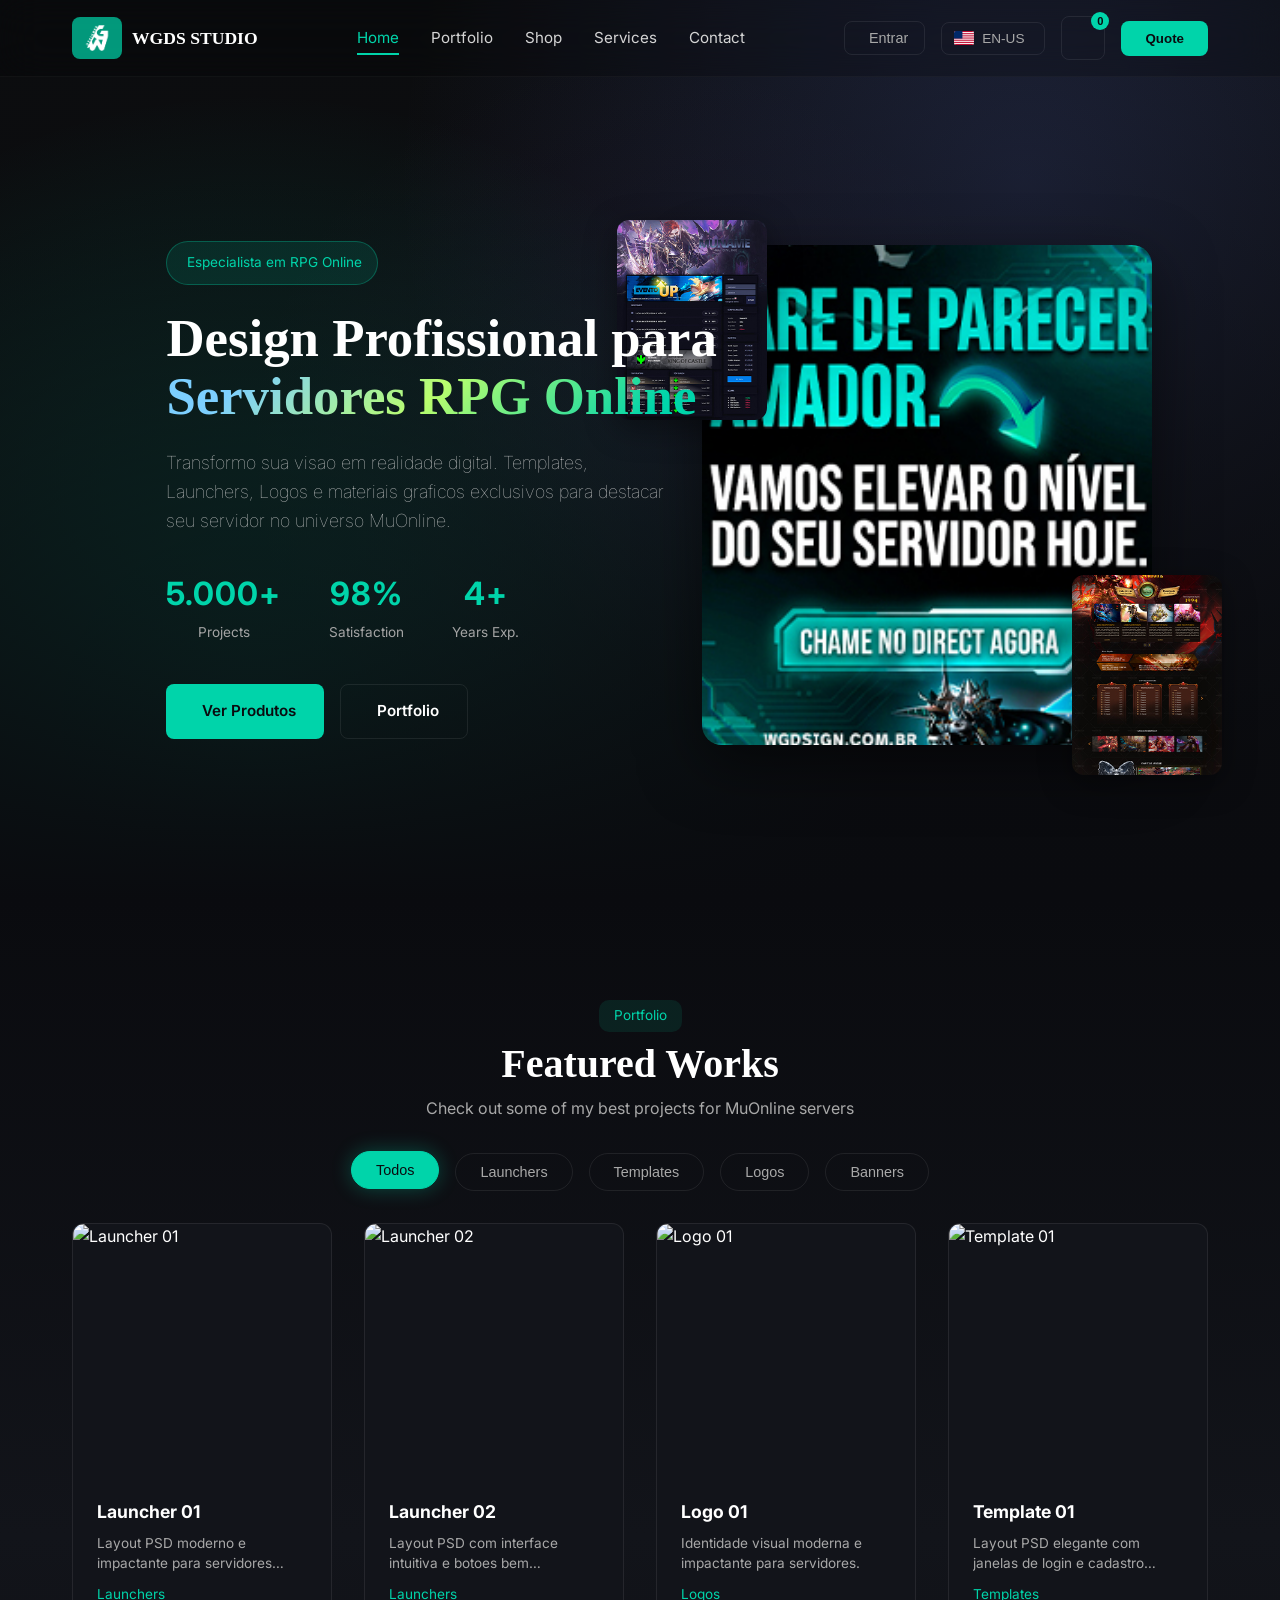
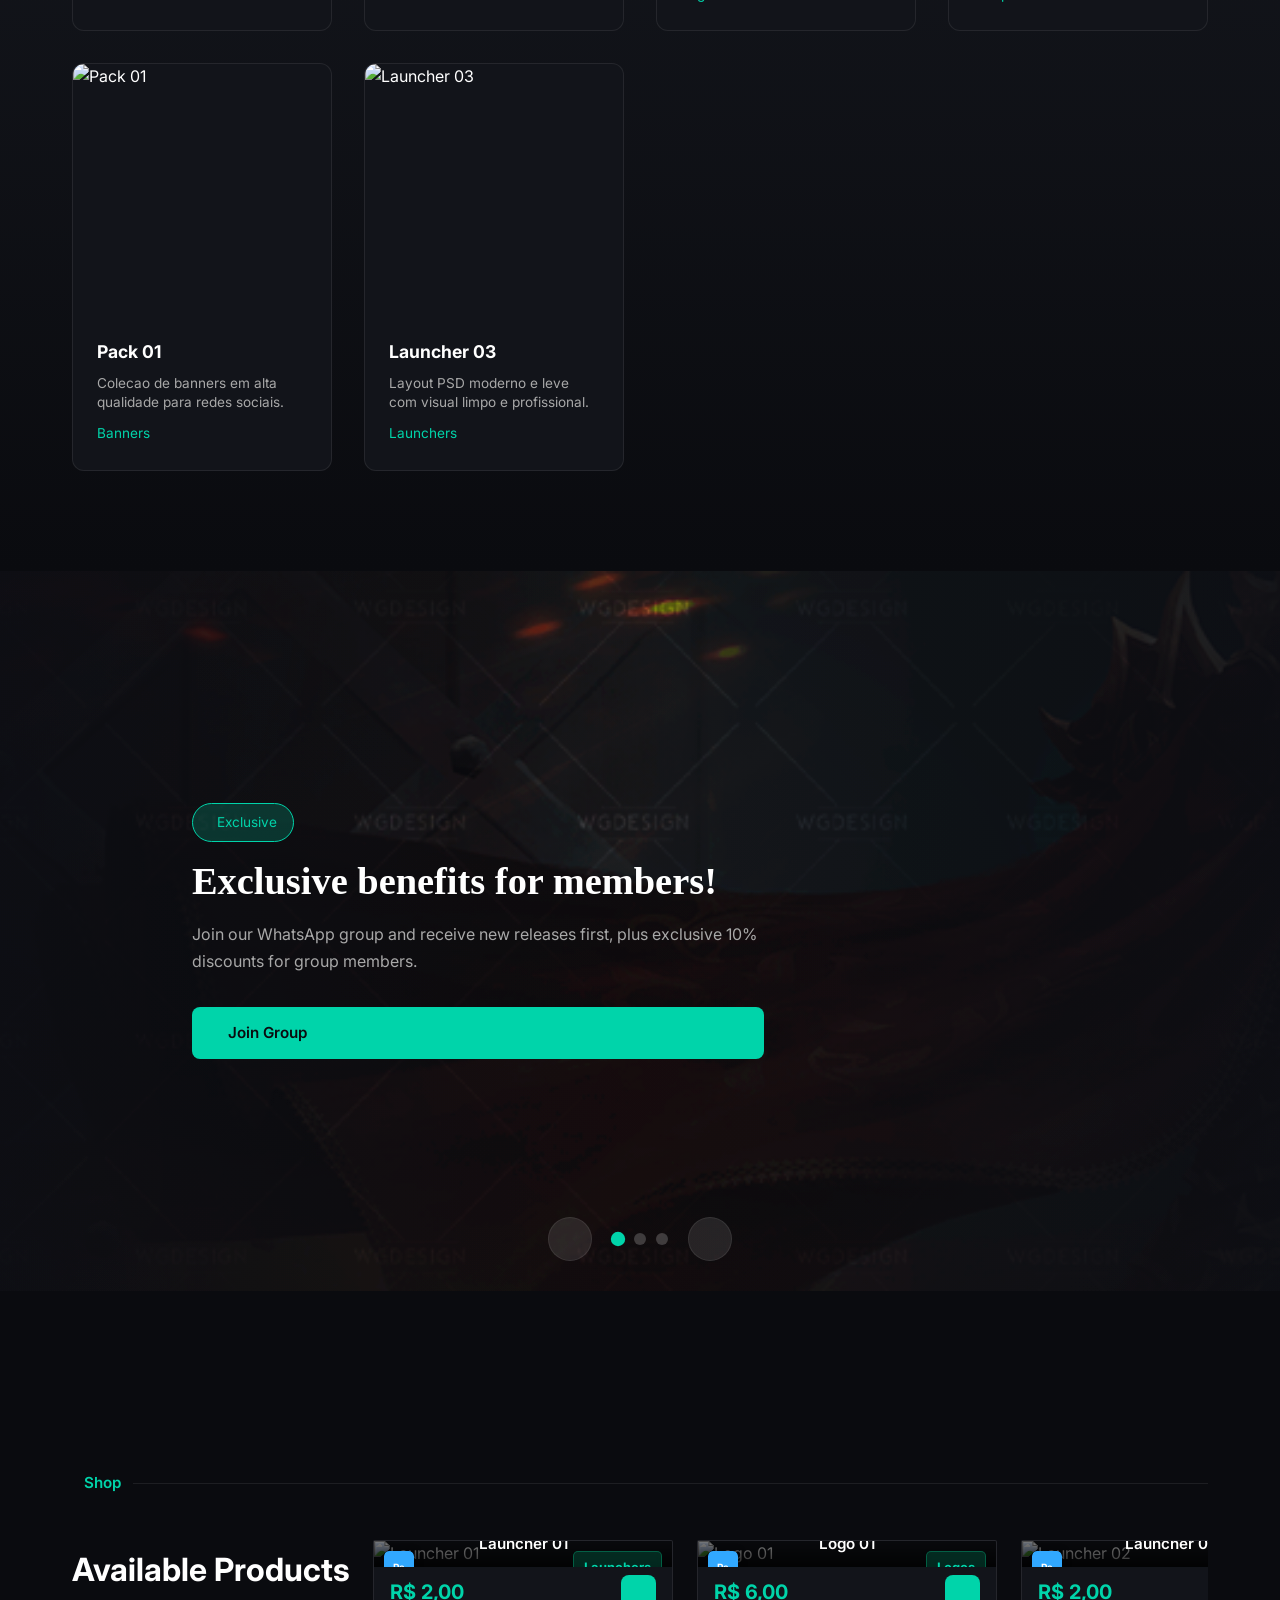
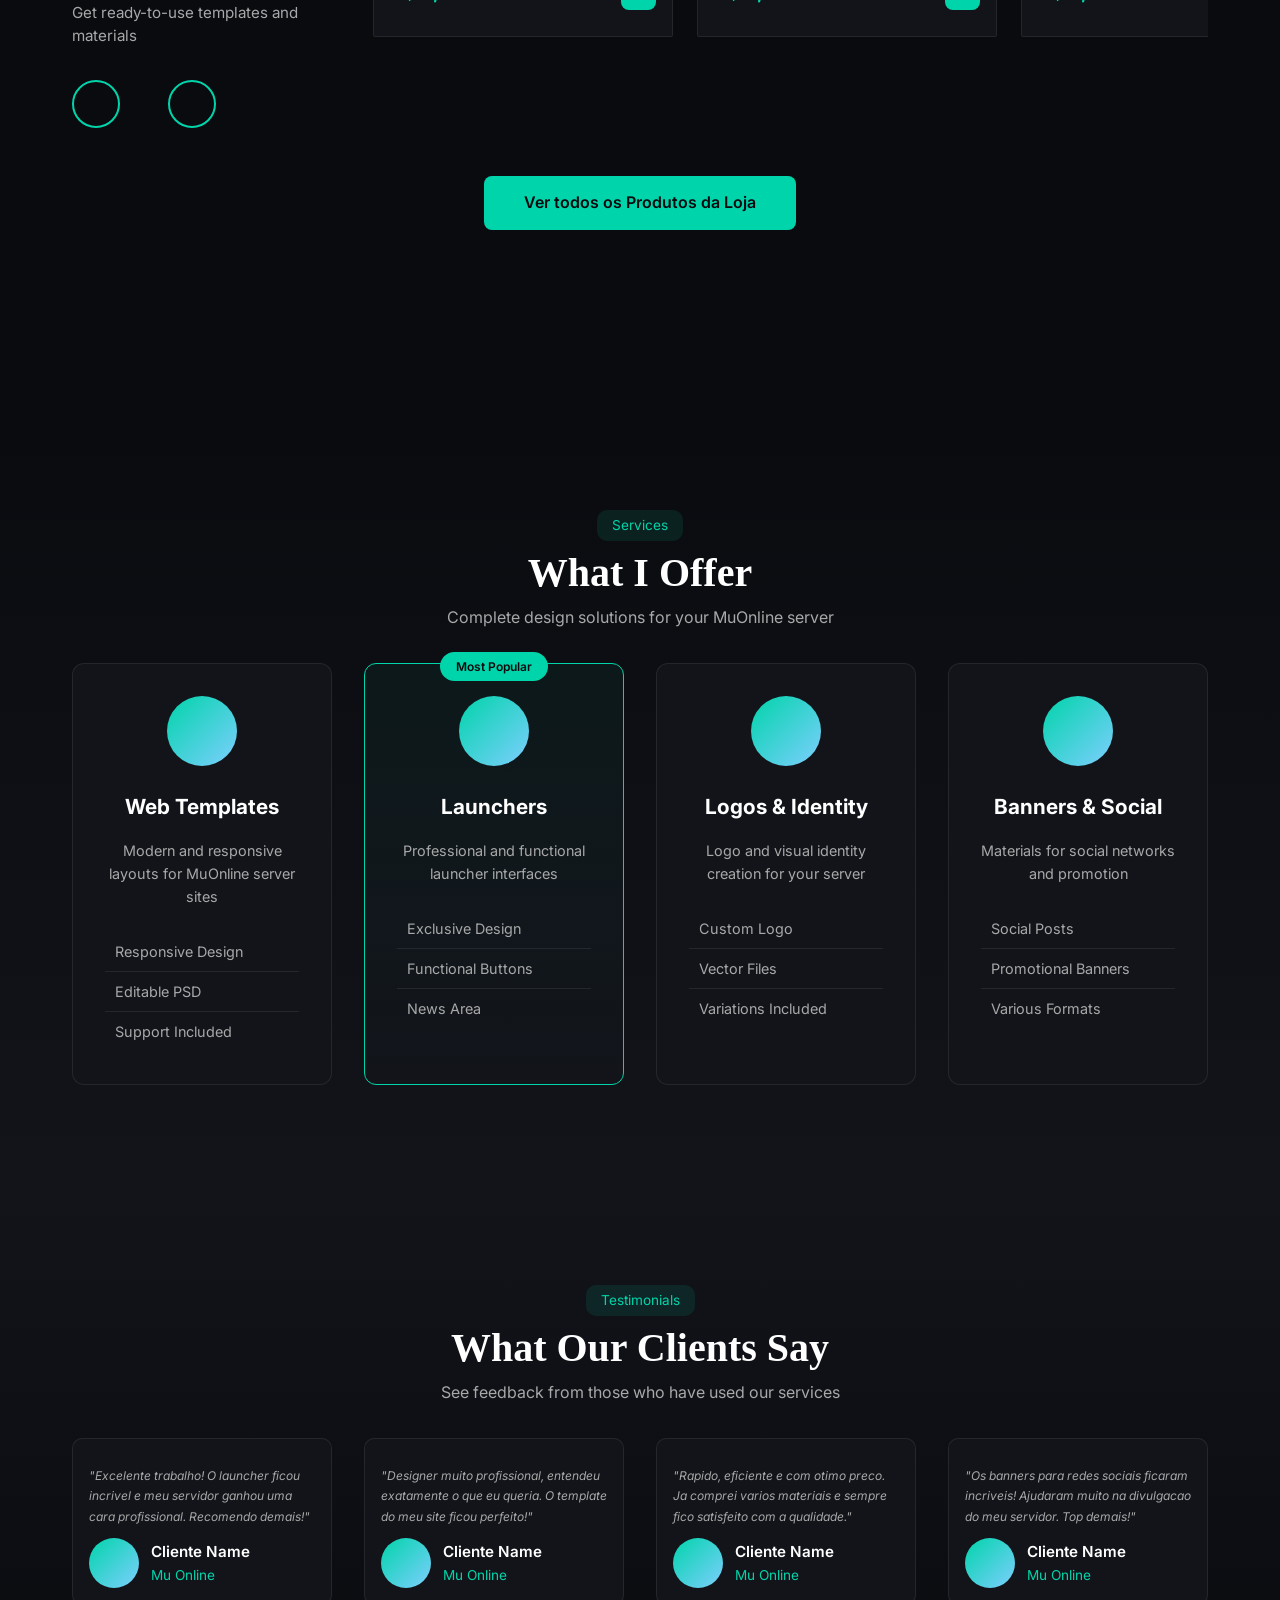
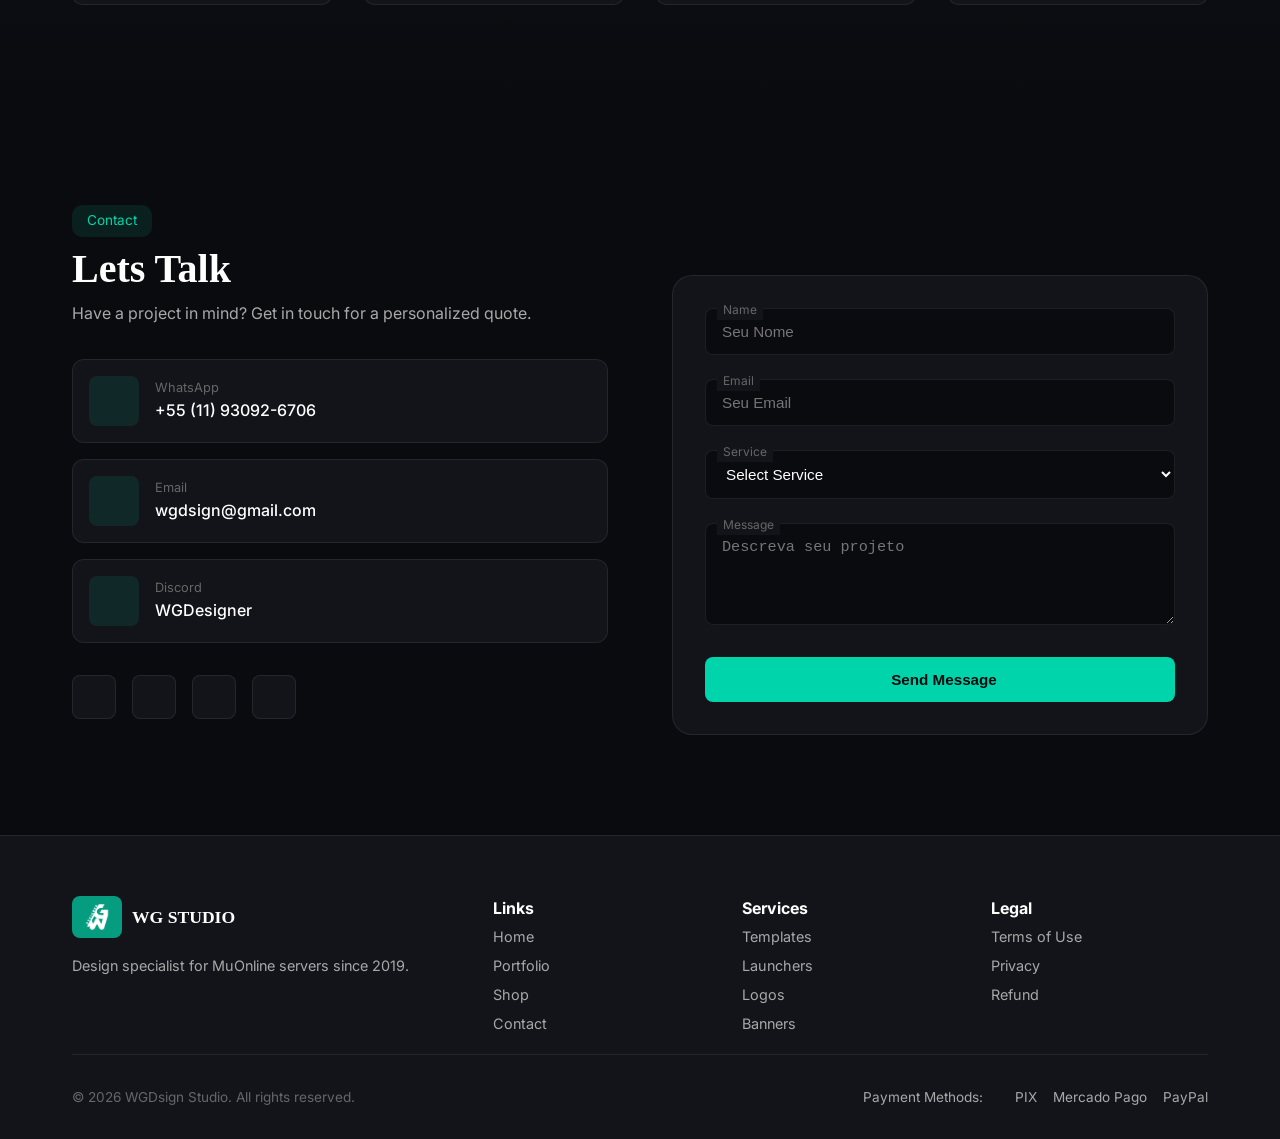
==== commit bf619283: "nova atualizações" ====
--- a/index.html
+++ b/index.html
@@ -242,19 +242,27 @@
 
     <section id="shop" class="shop-section">
         <div class="section-container">
-            <div class="section-header">
-                <span class="section-badge" data-i18n="shop.badge">Loja</span>
-                <h2 class="section-title" data-i18n="shop.title">Produtos Disponiveis</h2>
-                <p class="section-description" data-i18n="shop.description">Adquira templates e materiais prontos para uso</p>
-            </div>
-            <div class="shop-filters">
-                <button class="shop-filter-btn active" data-filter="all" data-i18n="filter.all">Todos</button>
-                <button class="shop-filter-btn" data-filter="templates" data-i18n="filter.templates">Templates</button>
-                <button class="shop-filter-btn" data-filter="launchers" data-i18n="filter.launchers">Launchers</button>
-                <button class="shop-filter-btn" data-filter="logos" data-i18n="filter.logos">Logos</button>
-                <button class="shop-filter-btn" data-filter="banners" data-i18n="filter.banners">Banners</button>
-            </div>
-            <div class="shop-grid" id="shopGrid"></div>
+            <div class="shop-header-line">
+                <span class="shop-badge-icon"><i class="ri-shopping-bag-3-line"></i></span>
+                <span class="shop-badge-text" data-i18n="shop.badge">Loja de Produtos</span>
+                <div class="shop-header-divider"></div>
+            </div>
+            <div class="shop-slider-layout">
+                <div class="shop-slider-left">
+                    <h2 class="shop-slider-title" data-i18n="shop.title">Produtos disponiveis</h2>
+                    <p class="shop-slider-desc" data-i18n="shop.description">Adquira Temas Premium e materiais  ou para uso Profissional. ou para edição de uso pessoal.</p>
+                    <div class="shop-slider-arrows">
+                        <button class="shop-arrow shop-arrow-prev" id="shopArrowPrev"><i class="ri-arrow-left-line"></i></button>
+                        <button class="shop-arrow shop-arrow-next" id="shopArrowNext"><i class="ri-arrow-right-line"></i></button>
+                    </div>
+                </div>
+                <div class="shop-slider-track-wrapper">
+                    <div class="shop-slider-track" id="shopGrid"></div>
+                </div>
+            </div>
+            <div class="shop-view-all">
+                <a href="pages/templates.html" class="btn btn-primary btn-lg">Ver todos os Produtos da Loja</a>
+            </div>
         </div>
     </section>
 
@@ -262,8 +270,8 @@
         <div class="section-container">
             <div class="section-header">
                 <span class="section-badge" data-i18n="services.badge">Servicos</span>
-                <h2 class="section-title" data-i18n="services.title">O Que Ofereco</h2>
-                <p class="section-description" data-i18n="services.description">Solucoes completas em design para seu servidor MuOnline</p>
+                <h2 class="section-title" data-i18n="services.title">O Que Oferecemos</h2>
+                <p class="section-description" data-i18n="services.description">Solucoes completas em design para seu servidor RPG Online</p>
             </div>
             <div class="services-grid">
                 <div class="service-card">
@@ -595,8 +603,8 @@
                                 <label>WhatsApp</label>
                             </div>
                             <div class="form-group">
-                                <input type="text" id="checkoutCpf" placeholder="CPF" required>
-                                <label>CPF</label>
+                                <input type="text" id="checkoutName" placeholder="Nome Empresa" required>
+                                <label data-i18n="checkout.fullName">Nome Empresa</label>
                             </div>
                         </div>
                         <h3 data-i18n="checkout.paymentMethod">Forma de Pagamento</h3>
--- a/assets/css/style.css
+++ b/assets/css/style.css
@@ -626,13 +626,263 @@
     margin-bottom: 0.5rem;
 }
 
+.portfolio-description {
+    font-size: 0.85rem;
+    color: var(--text-secondary);
+    margin-bottom: 0.5rem;
+    line-height: 1.4;
+    display: -webkit-box;
+    -webkit-line-clamp: 2;
+    -webkit-box-orient: vertical;
+    overflow: hidden;
+}
+
 .portfolio-category {
     color: var(--primary);
     font-size: 0.85rem;
+}
+
+.portfolio-modal {
+    position: fixed;
+    inset: 0;
+    z-index: 9999;
+    display: flex;
+    align-items: center;
+    justify-content: center;
+    opacity: 0;
+    transition: opacity 0.3s ease;
+    pointer-events: none;
+}
+
+.portfolio-modal.open {
+    opacity: 1;
+    pointer-events: all;
+}
+
+.portfolio-modal-overlay {
+    position: absolute;
+    inset: 0;
+    background: rgba(0, 0, 0, 0.85);
+    backdrop-filter: blur(8px);
+}
+
+.portfolio-modal-content {
+    position: relative;
+    display: flex;
+    max-width: 900px;
+    width: 90%;
+    max-height: 85vh;
+    background: var(--bg-card);
+    border-radius: var(--radius-lg);
+    overflow: hidden;
+    border: 1px solid var(--border-color);
+    box-shadow: var(--shadow-lg);
+    transform: scale(0.9);
+    transition: transform 0.3s ease;
+}
+
+.portfolio-modal.open .portfolio-modal-content {
+    transform: scale(1);
+}
+
+.portfolio-modal-close {
+    position: absolute;
+    top: 1rem;
+    right: 1rem;
+    width: 40px;
+    height: 40px;
+    border-radius: 50%;
+    border: none;
+    background: var(--primary);
+    color: var(--bg-dark);
+    font-size: 1.3rem;
+    cursor: pointer;
+    display: flex;
+    align-items: center;
+    justify-content: center;
+    z-index: 10;
+    transition: var(--transition);
+}
+
+.portfolio-modal-close:hover {
+    transform: scale(1.1);
+    box-shadow: var(--shadow-glow);
+}
+
+.portfolio-modal-image {
+    flex: 1.2;
+    min-height: 300px;
+    max-height: 85vh;
+    overflow: hidden;
+}
+
+.portfolio-modal-image img {
+    width: 100%;
+    height: 100%;
+    object-fit: cover;
+}
+
+.portfolio-modal-info {
+    flex: 0.8;
+    padding: 2.5rem;
+    display: flex;
+    flex-direction: column;
+    justify-content: center;
+    gap: 0.8rem;
+}
+
+.portfolio-modal-category {
+    display: inline-block;
+    background: rgba(0, 255, 180, 0.1);
+    color: var(--primary);
+    padding: 0.4rem 1.2rem;
+    border-radius: 50px;
+    font-size: 0.85rem;
+    font-weight: 500;
+    width: fit-content;
+    border: 1px solid rgba(0, 255, 180, 0.2);
+}
+
+.portfolio-modal-title {
+    font-size: 1.6rem;
+    font-weight: 700;
+    color: var(--text-primary);
+}
+
+.portfolio-modal-description {
+    font-size: 0.95rem;
+    color: var(--text-secondary);
+    line-height: 1.6;
+}
+
+@media (max-width: 768px) {
+    .portfolio-modal-content {
+        flex-direction: column;
+        max-height: 90vh;
+        overflow-y: auto;
+    }
+    .portfolio-modal-image {
+        min-height: 200px;
+        max-height: 300px;
+    }
+    .portfolio-modal-info {
+        padding: 1.5rem;
+    }
+    .portfolio-modal-title {
+        font-size: 1.3rem;
+    }
 }
 
 .shop-section {
     background: var(--bg-dark);
+    padding: 80px 0;
+}
+
+.shop-header-line {
+    display: flex;
+    align-items: center;
+    gap: 12px;
+    margin-bottom: 2.5rem;
+}
+
+.shop-badge-icon {
+    color: var(--primary);
+    font-size: 1.2rem;
+}
+
+.shop-badge-text {
+    color: var(--primary);
+    font-size: 0.95rem;
+    font-weight: 600;
+    white-space: nowrap;
+}
+
+.shop-header-divider {
+    flex: 1;
+    height: 1px;
+    background: var(--border-color);
+}
+
+.shop-slider-layout {
+    display: flex;
+    gap: 1rem;
+    align-items: flex-start;
+}
+
+.shop-slider-left {
+    flex: 0 0 280px;
+    padding-top: 1rem;
+}
+
+.shop-slider-title {
+    font-size: 2rem;
+    font-weight: 700;
+    color: var(--text-primary);
+    margin-bottom: 0.8rem;
+    line-height: 1.2;
+}
+
+.shop-slider-desc {
+    color: var(--text-secondary);
+    font-size: 0.95rem;
+    margin-bottom: 2rem;
+    line-height: 1.5;
+}
+
+.shop-slider-arrows {
+    display: flex;
+    gap: 3rem;
+}
+
+.shop-arrow {
+    width: 48px;
+    height: 48px;
+    border-radius: 50%;
+    border: 2px solid var(--primary);
+    background: transparent;
+    color: var(--primary);
+    font-size: 1.2rem;
+    cursor: pointer;
+    display: flex;
+    align-items: center;
+    justify-content: center;
+    transition: var(--transition);
+}
+
+.shop-arrow:hover {
+    background: var(--primary);
+    color: var(--bg-dark);
+    box-shadow: var(--shadow-glow);
+}
+
+.shop-slider-track-wrapper {
+    flex: 1;
+    padding: 5px;
+    overflow: hidden;
+    position: relative;
+}
+
+.shop-slider-track {
+    display: flex;
+    gap: 1.5rem;
+    transition: transform 0.5s cubic-bezier(0.25, 0.46, 0.45, 0.94);
+    will-change: transform;
+}
+
+.shop-slider-track .product-card {
+    flex: 0 0 300px;
+    min-width: 300px;
+}
+
+.shop-view-all {
+    text-align: center;
+    margin-top: 3rem;
+}
+
+.shop-view-all .btn {
+    padding: 14px 40px;
+    font-size: 1rem;
+    font-weight: 600;
 }
 
 .shop-grid {
@@ -643,15 +893,17 @@
 
 .product-card {
     background: var(--bg-card);
-    border-radius: var(--radius-md);
+    border-radius: 2px;
     overflow: hidden;
     border: 1px solid var(--border-color);
     transition: var(--transition);
     position: relative;
+    display: flex;
+    flex-direction: column;
 }
 
 .product-card:hover {
-    transform: translateY(-10px);
+    transform: translateY(-4px);
     box-shadow: var(--shadow-md);
     border-color: var(--primary);
 }
@@ -675,25 +927,71 @@
 
 .product-image {
     position: relative;
-    height: 220px;
     overflow: hidden;
+}
+
+.file-tags-icons {
+    position: absolute;
+    top: 10px;
+    left: 10px;
+    display: flex;
+    gap: 4px;
+    z-index: 3;
+    flex-wrap: wrap;
+}
+
+.file-tags-icons .file-icon {
+    width: 30px;
+    height: 30px;
+    filter: drop-shadow(0 2px 4px rgba(0,0,0,0.5));
+    border-radius: 5px;
+}
+
+.product-category-badge {
+    position: absolute;
+    top: 10px;
+    right: 10px;
+    background: rgba(0, 255, 180, 0.15);
+    color: var(--primary);
+    font-size: 13px;
+    font-weight: 700;
+    padding: 5px 10px;
+    border-radius: 5px;
+    z-index: 3;
+    backdrop-filter: blur(4px);
+    border: 1px solid rgba(0, 255, 180, 0.25);
+}
+
+.product-name-overlay {
+    position: absolute;
+    bottom: 0;
+    left: 0;
+    right: 0;
+    text-align: center;
+    padding: 2rem 1rem 0.8rem;
+    background: linear-gradient(transparent, rgba(0,0,0,0.85));
+    color: #fff;
+    font-size: 0.95rem;
+    font-weight: 600;
+    line-height: 1.3;
+    z-index: 2;
 }
 
 .product-image img {
     width: 100%;
-    height: 100%;
-    object-fit: cover;
+    height: auto;
+    display: block;
     transition: var(--transition);
 }
 
 .product-card:hover .product-image img {
-    transform: scale(1.1);
+    transform: scale(1.05);
 }
 
 .product-overlay {
     position: absolute;
     inset: 0;
-    background: rgba(0, 0, 0, 0.7);
+    background: rgba(0, 0, 0, 0.6);
     display: flex;
     align-items: center;
     justify-content: center;
@@ -724,21 +1022,7 @@
 }
 
 .product-info {
-    padding: 1.5rem;
-}
-
-.product-category {
-    display: inline-block;
-    color: var(--primary);
-    font-size: 0.8rem;
-    font-weight: 500;
-    margin-bottom: 0.5rem;
-}
-
-.product-name {
-    font-size: 1.1rem;
-    font-weight: 600;
-    margin-bottom: 0.5rem;
+    padding: 0.5rem 1rem;
 }
 
 .product-description {
@@ -770,15 +1054,15 @@
 
 .price-current {
     color: var(--primary);
-    font-size: 1.3rem;
+    font-size: 20px;
     font-weight: 700;
 }
 
 .add-to-cart-btn {
     background: var(--primary);
     color: var(--bg-dark);
-    width: 44px;
-    height: 44px;
+    width: 35px;
+    height: 35px;
     border-radius: var(--radius-sm);
     border: none;
     cursor: pointer;
@@ -1106,6 +1390,52 @@
 .payment-methods i {
     font-size: 1.3rem;
     color: var(--primary);
+}
+
+
+.modal-content {
+    width: 100%;
+    background-color: #21232c;
+    padding: 15px;
+    border-radius: 10px;
+    text-align: center;
+    position: relative;
+    margin-bottom: 10px;
+    border: solid 1px #323928;
+}
+.close-button {
+    position: absolute;
+    top: 10px;
+    right: 15px;
+    cursor: pointer;
+}
+.qrcode-img {
+    width: 100%;
+    max-width: 190px;
+}
+#pixCopiaECola {
+    padding: 10px;
+    width: 100%;
+    height: 40px;
+    resize: none;
+    font-size: 10px;
+    color: #eee;
+    text-align: center;
+    border-radius: 10px;
+    border: solid 1px #323928;
+    background: #1a1a2e;
+}
+
+.btn-copiar{
+    font-family: 'Inter', sans-serif;
+    padding: 5px;
+    background: #00d4aa;
+    border-color: #00d4aa;
+    color: #0a0b0f;
+    font-weight: bold;
+    border-radius: 10px;
+    text-transform: uppercase;
+    cursor: pointer;
 }
 
 .cart-sidebar {
@@ -1552,6 +1882,34 @@
     .shop-grid {
         grid-template-columns: 1fr;
     }
+
+    .shop-slider-layout {
+        flex-direction: column;
+        gap: 1.5rem;
+    }
+
+    .shop-slider-left {
+        flex: none;
+        width: 100%;
+        display: flex;
+        flex-wrap: wrap;
+        align-items: center;
+        gap: 1rem;
+    }
+
+    .shop-slider-title {
+        font-size: 1.5rem;
+        width: 100%;
+    }
+
+    .shop-slider-desc {
+        margin-bottom: 0.5rem;
+    }
+
+    .shop-slider-track .product-card {
+        flex: 0 0 250px;
+        min-width: 250px;
+    }
     
     .services-grid {
         grid-template-columns: 1fr;
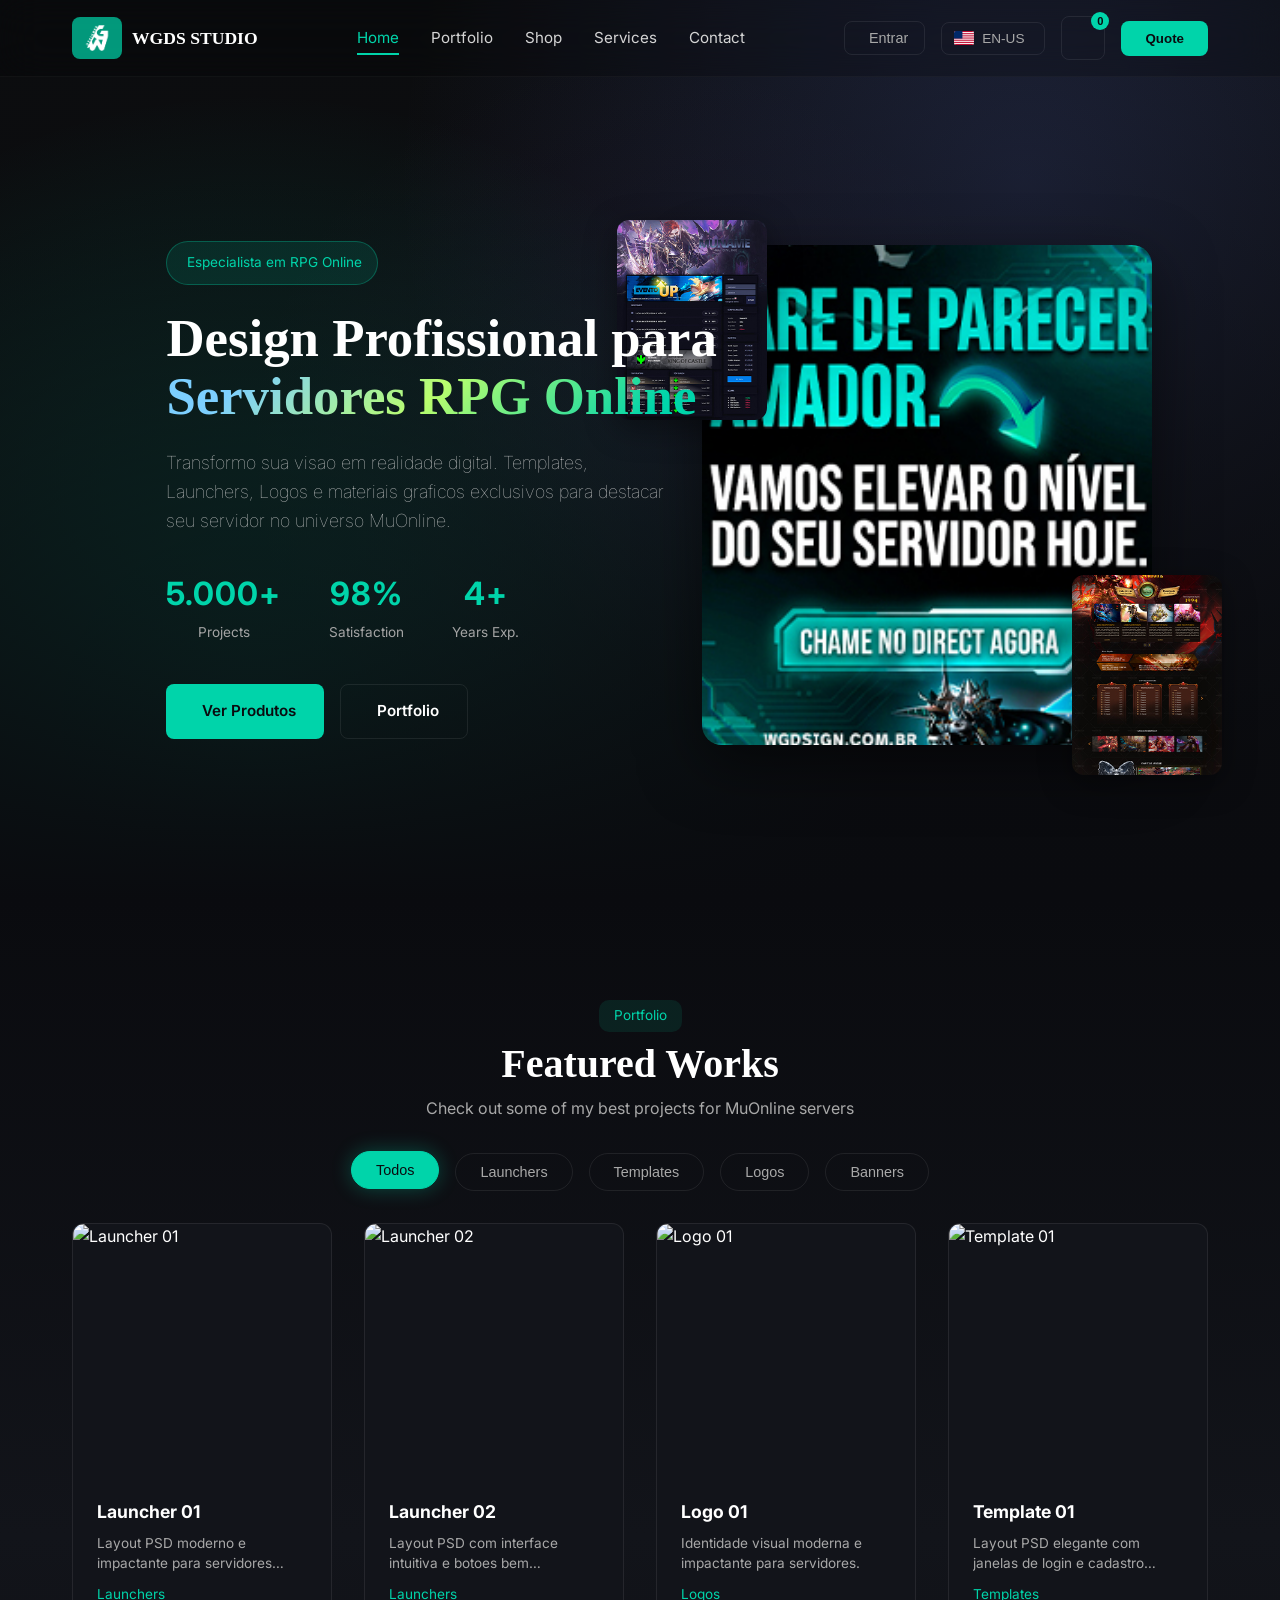
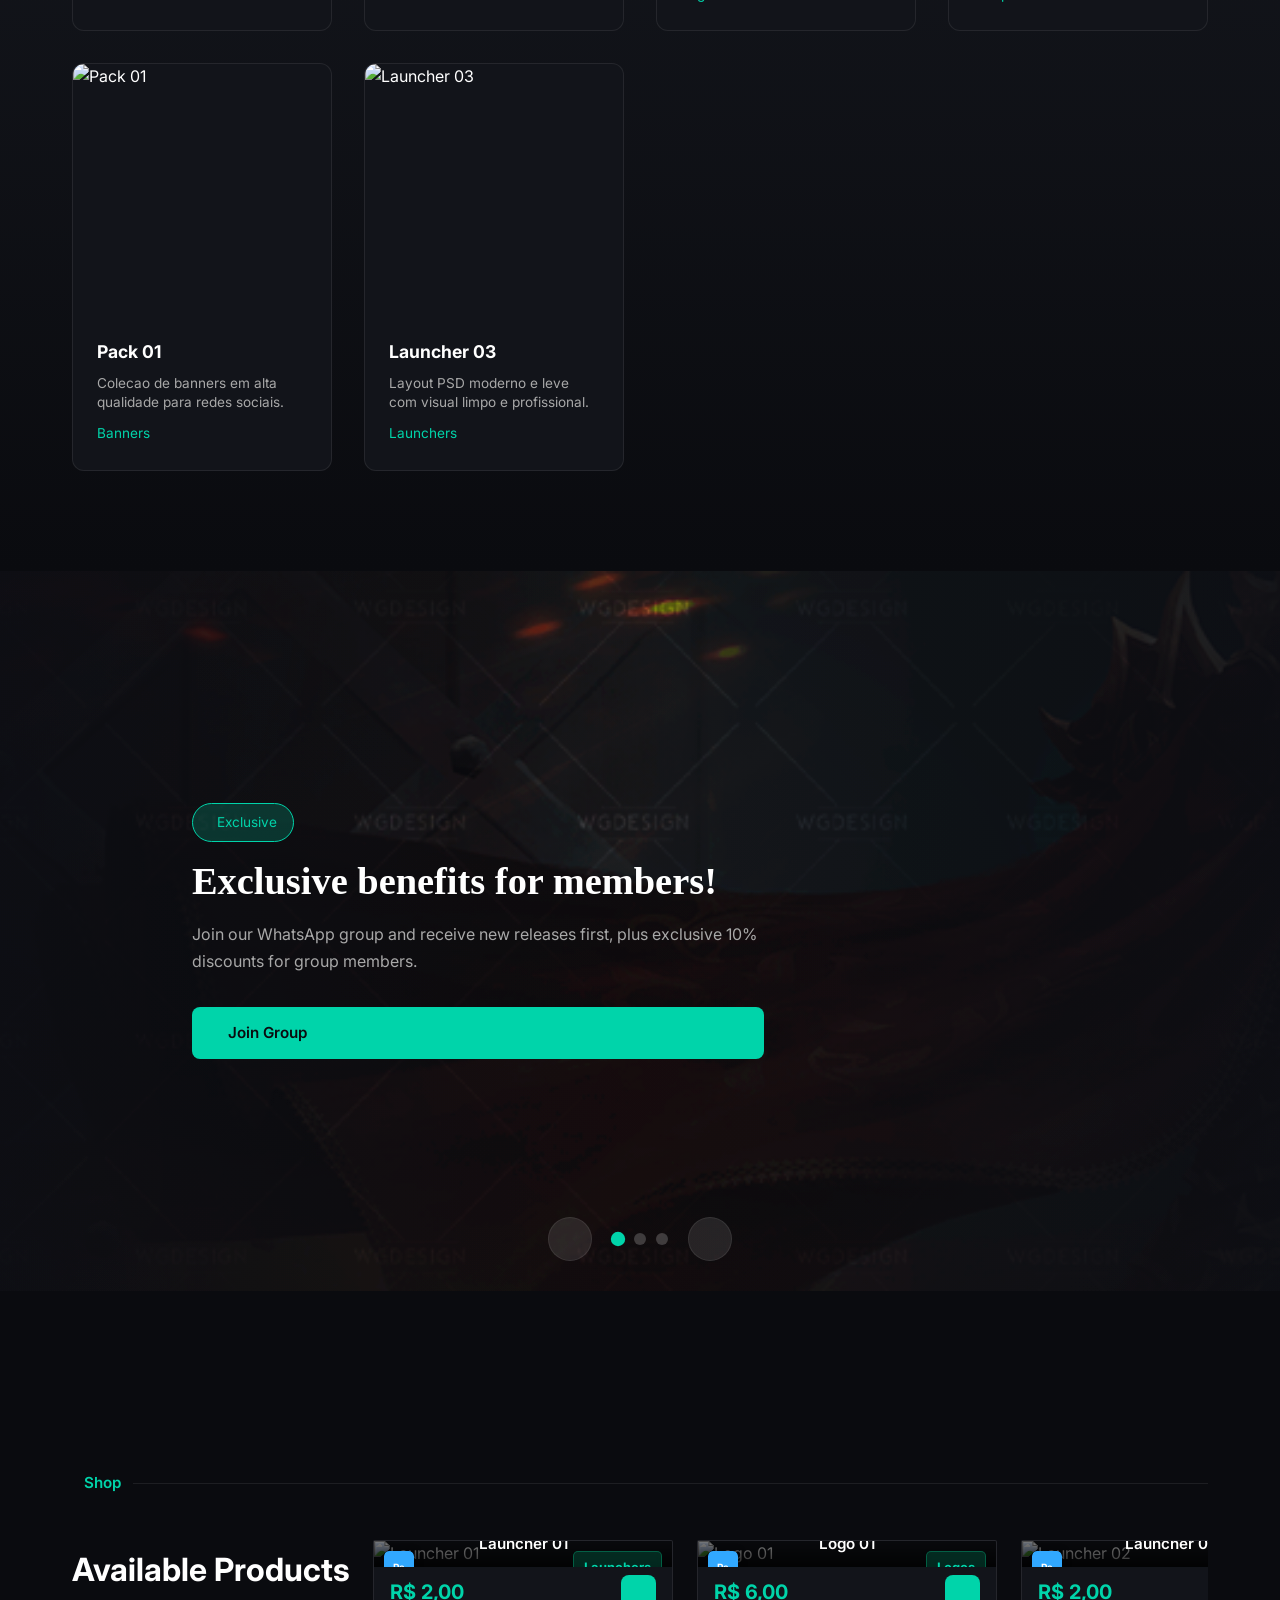
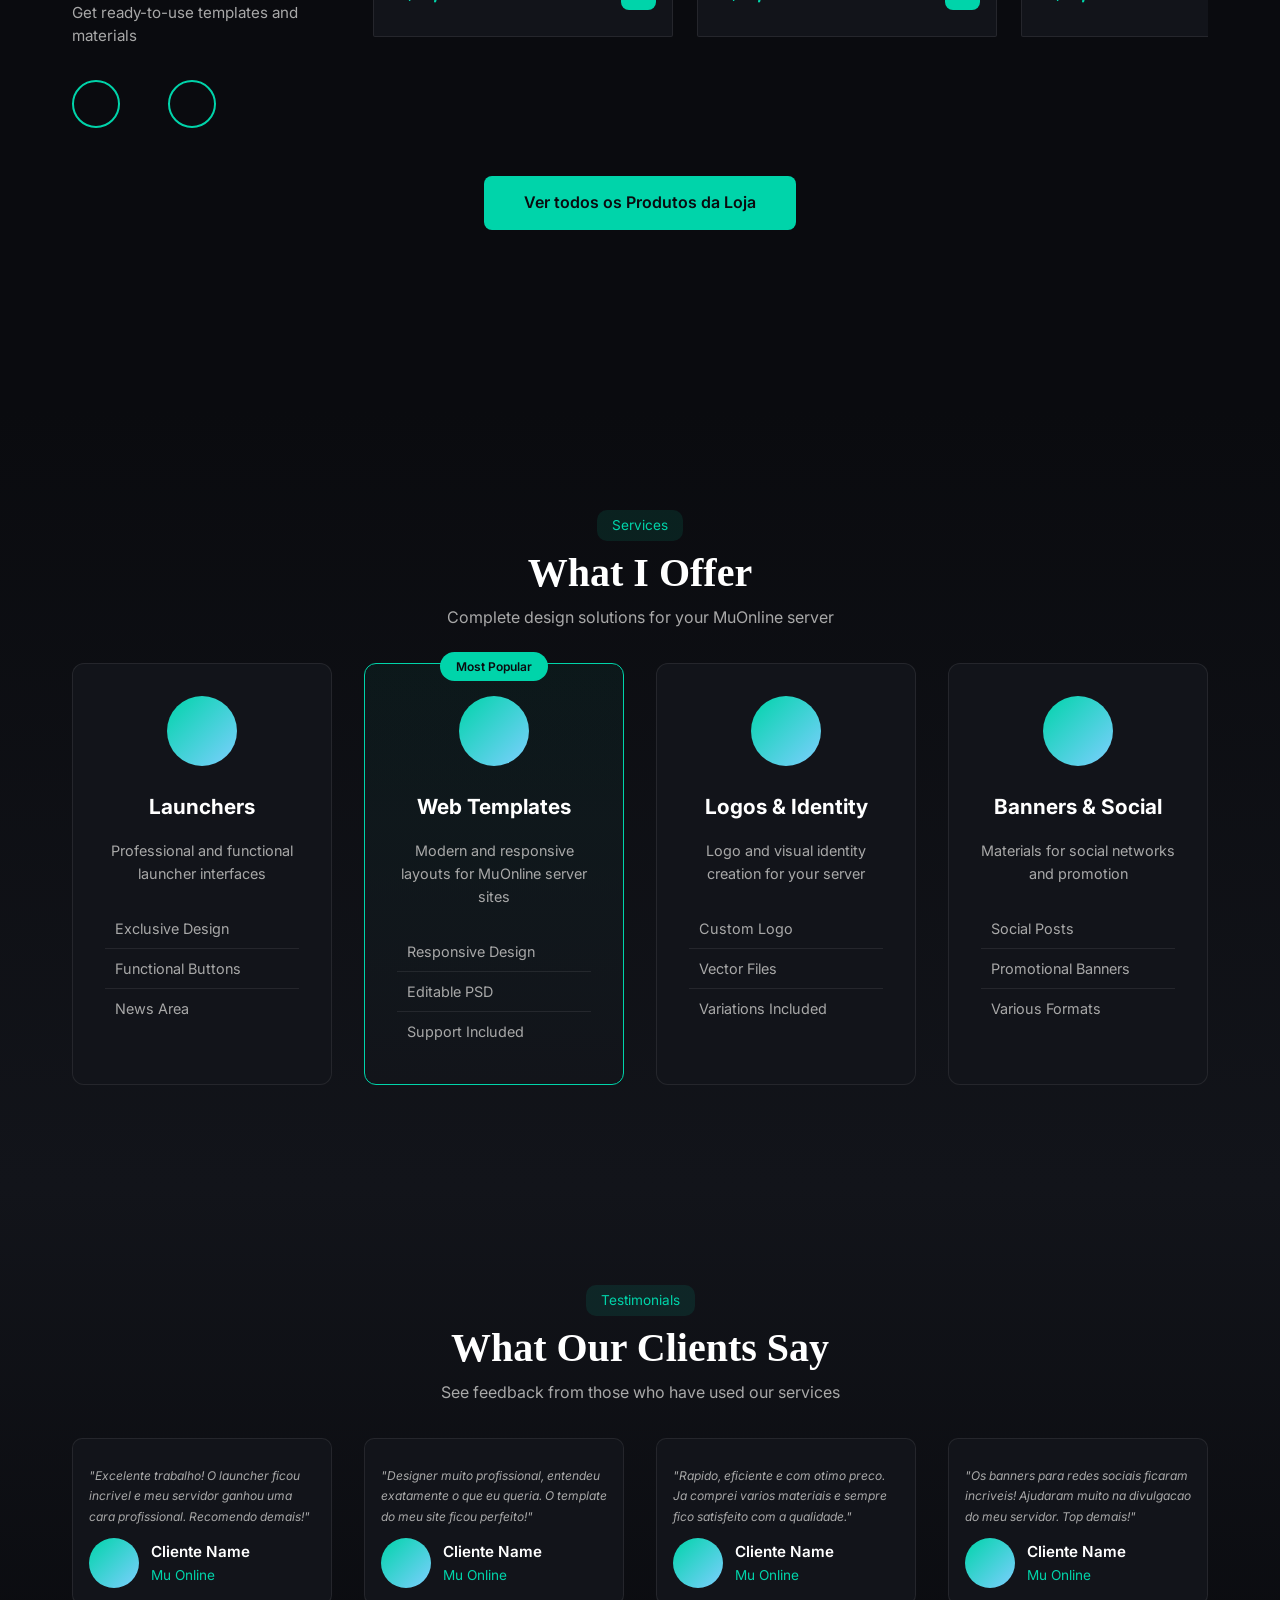
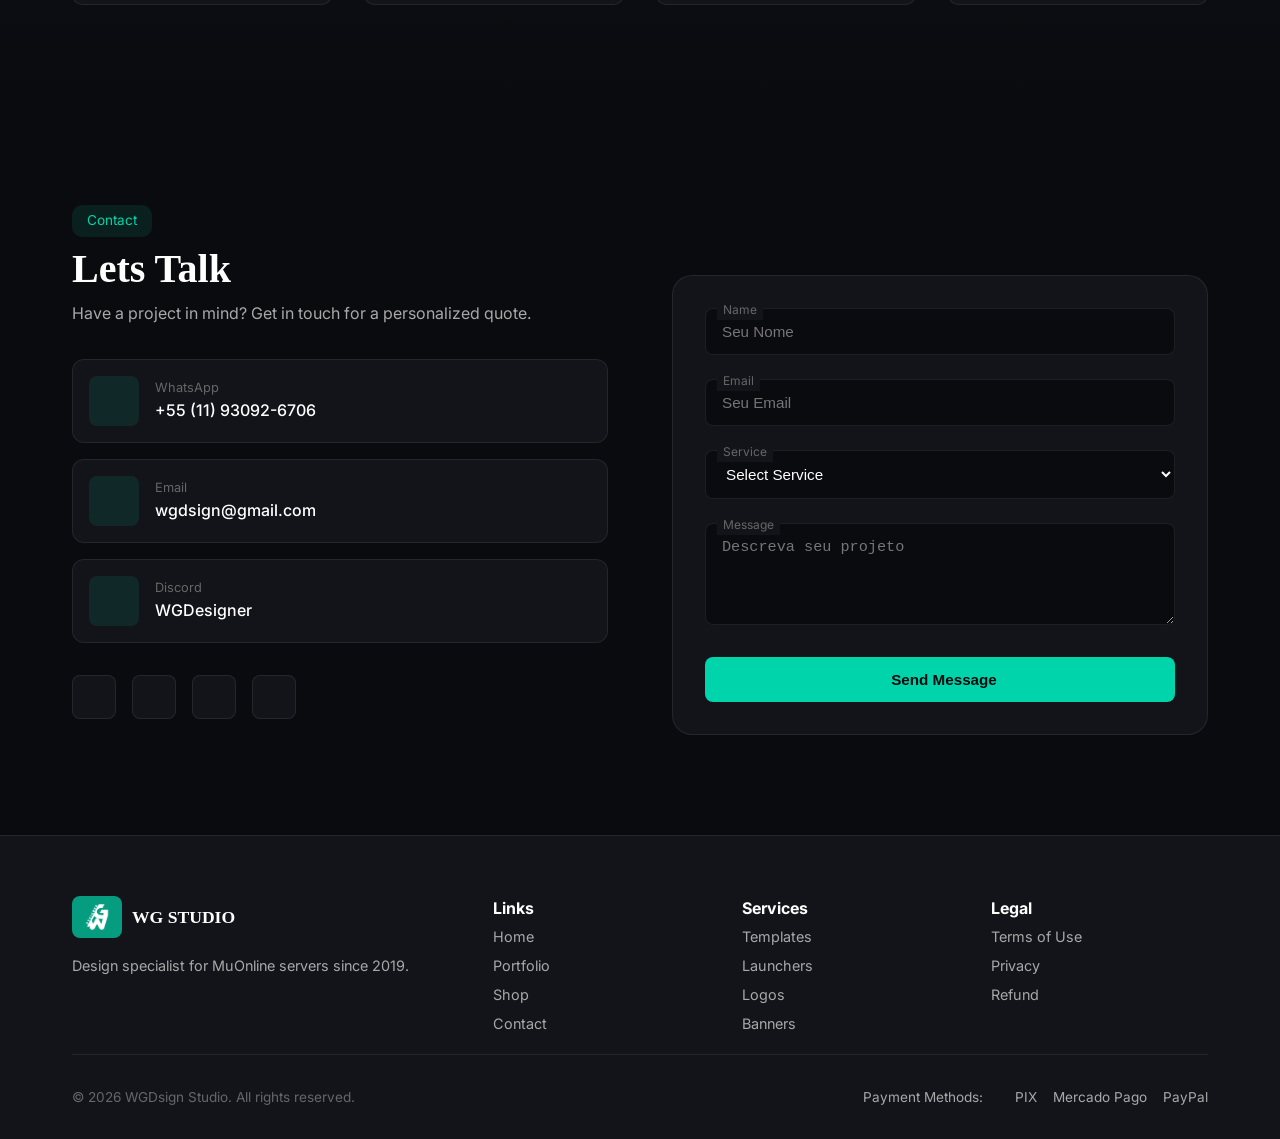
==== commit d18c8e80: "nova att" ====
--- a/index.html
+++ b/index.html
@@ -278,6 +278,19 @@
                     <div class="service-icon">
                         <i class="ri-layout-4-line"></i>
                     </div>
+                    <h3 data-i18n="services.launchers">Launchers</h3>
+                    <p data-i18n="services.launchersDesc">Interfaces de launcher profissionais e funcionais</p>
+                    <ul class="service-features">
+                        <li><i class="ri-check-line"></i> <span data-i18n="services.exclusive">Design Exclusivo</span></li>
+                        <li><i class="ri-check-line"></i> <span data-i18n="services.buttons">Botoes Funcionais</span></li>
+                        <li><i class="ri-check-line"></i> <span data-i18n="services.news">Area de Noticias</span></li>
+                    </ul>
+                </div>
+                <div class="service-card featured">
+                    <div class="service-badge" data-i18n="services.popular">Mais Popular</div>
+                    <div class="service-icon">
+                        <i class="ri-rocket-2-line"></i>
+                    </div>
                     <h3 data-i18n="services.templates">Templates Web</h3>
                     <p data-i18n="services.templatesDesc">Layouts modernos e responsivos para sites de servidores MuOnline</p>
                     <ul class="service-features">
@@ -285,18 +298,6 @@
                         <li><i class="ri-check-line"></i> <span data-i18n="services.psd">PSD Editavel</span></li>
                         <li><i class="ri-check-line"></i> <span data-i18n="services.support">Suporte Incluso</span></li>
                     </ul>
-                </div>
-                <div class="service-card featured">
-                    <div class="service-badge" data-i18n="services.popular">Mais Popular</div>
-                    <div class="service-icon">
-                        <i class="ri-rocket-2-line"></i>
-                    </div>
-                    <h3 data-i18n="services.launchers">Launchers</h3>
-                    <p data-i18n="services.launchersDesc">Interfaces de launcher profissionais e funcionais</p>
-                    <ul class="service-features">
-                        <li><i class="ri-check-line"></i> <span data-i18n="services.exclusive">Design Exclusivo</span></li>
-                        <li><i class="ri-check-line"></i> <span data-i18n="services.buttons">Botoes Funcionais</span></li>
-                        <li><i class="ri-check-line"></i> <span data-i18n="services.news">Area de Noticias</span></li>
                     </ul>
                 </div>
                 <div class="service-card">
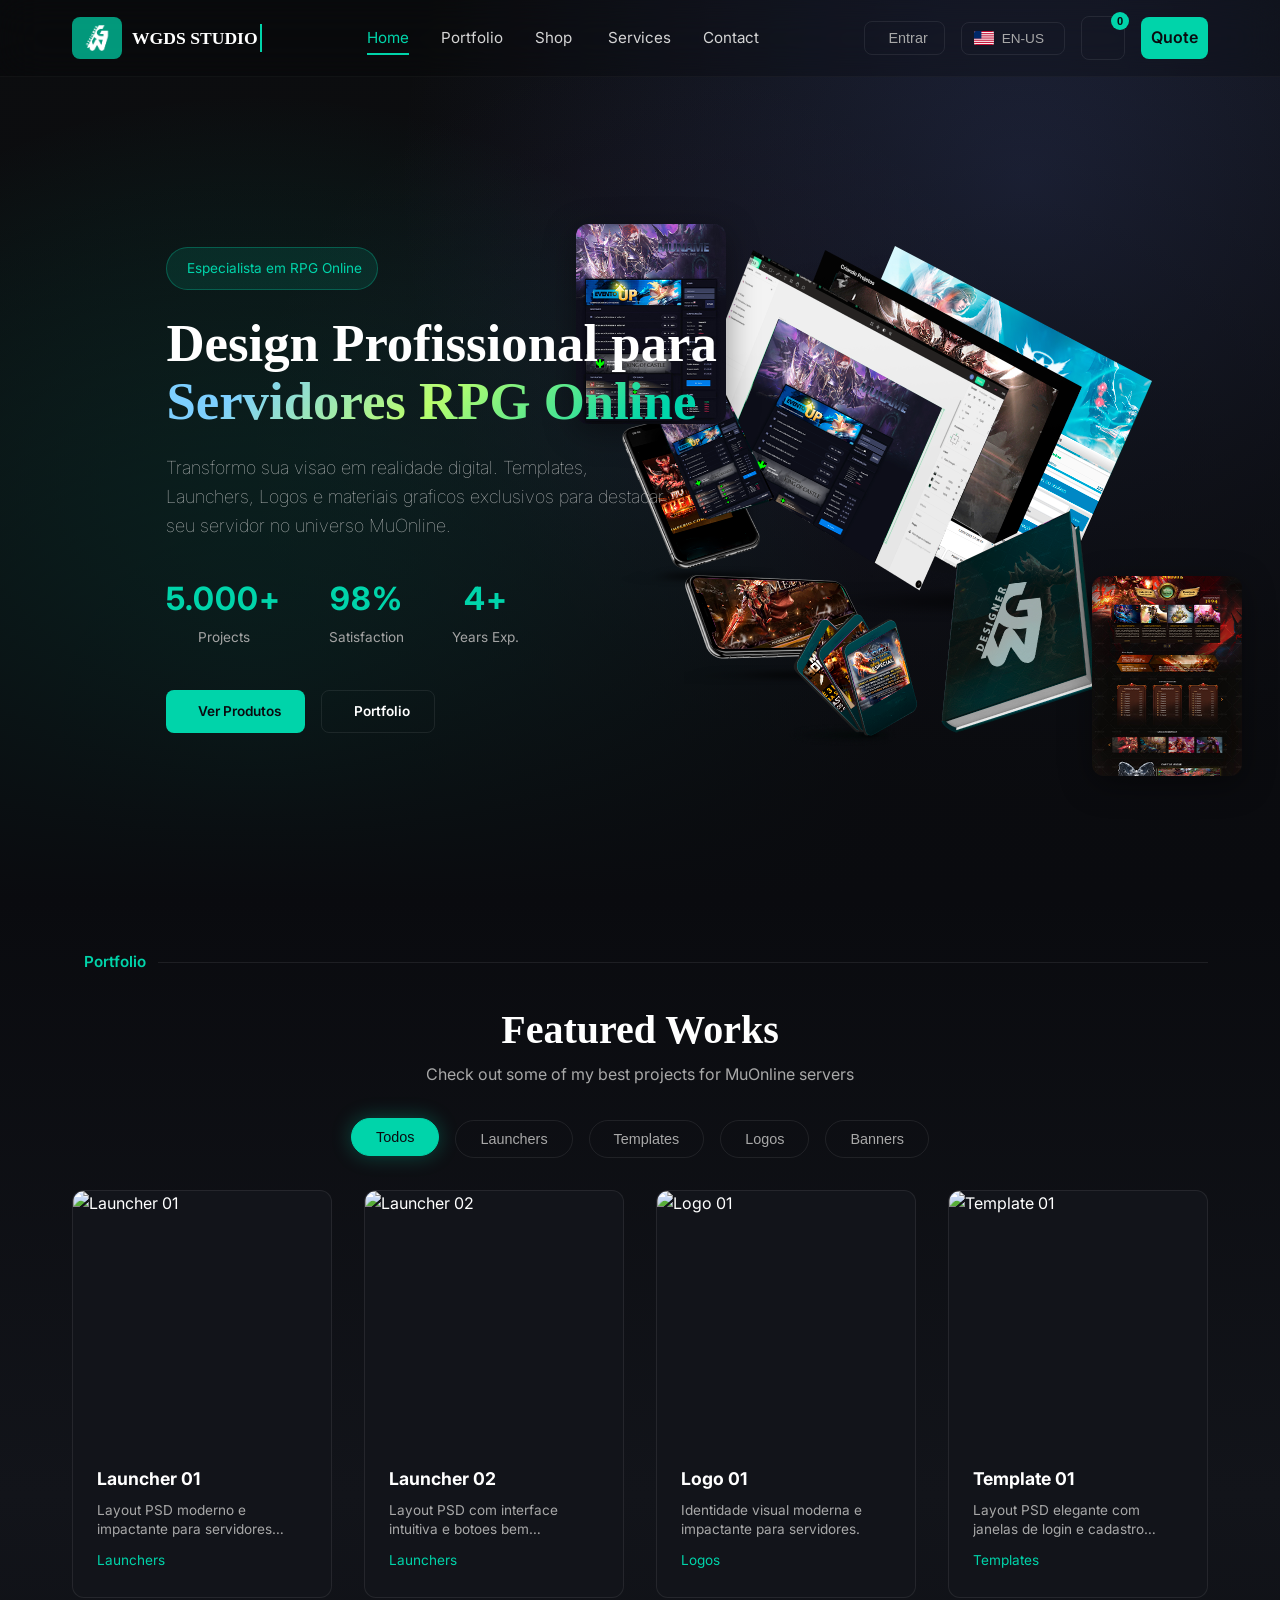
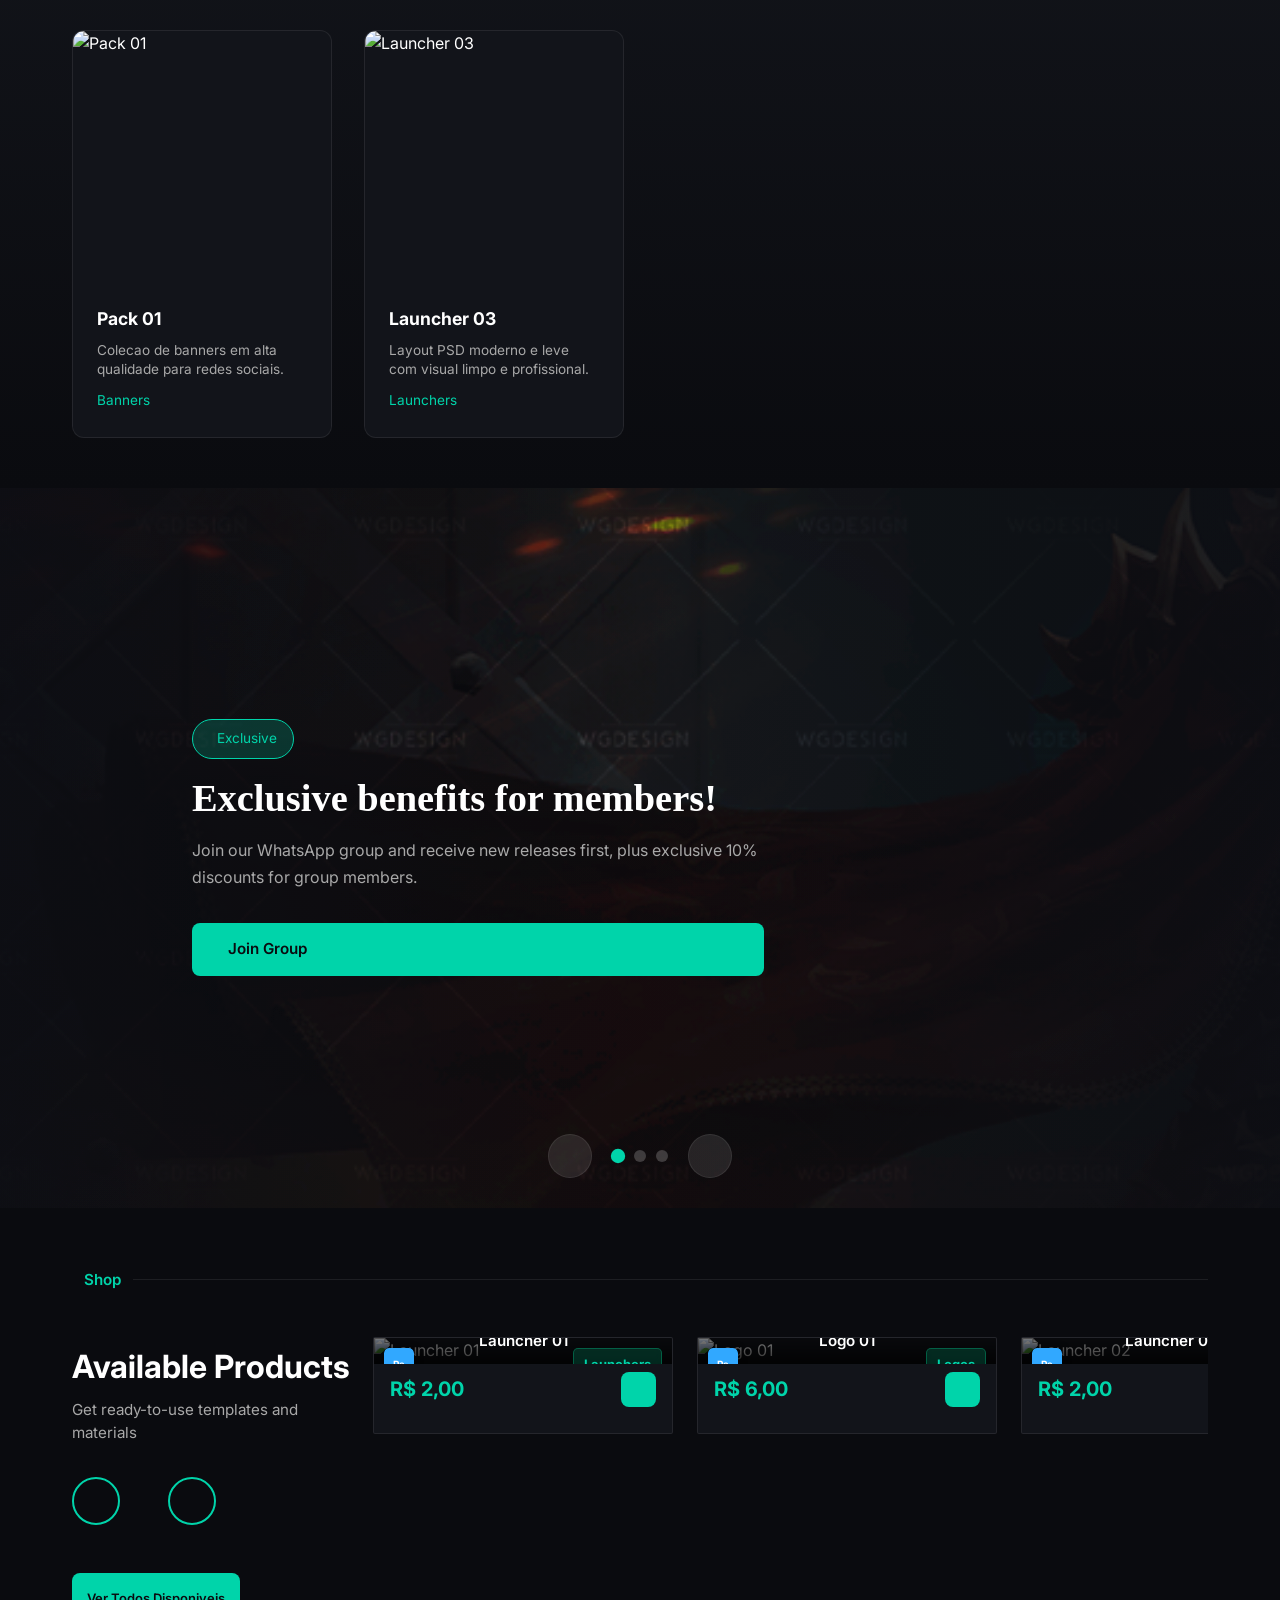
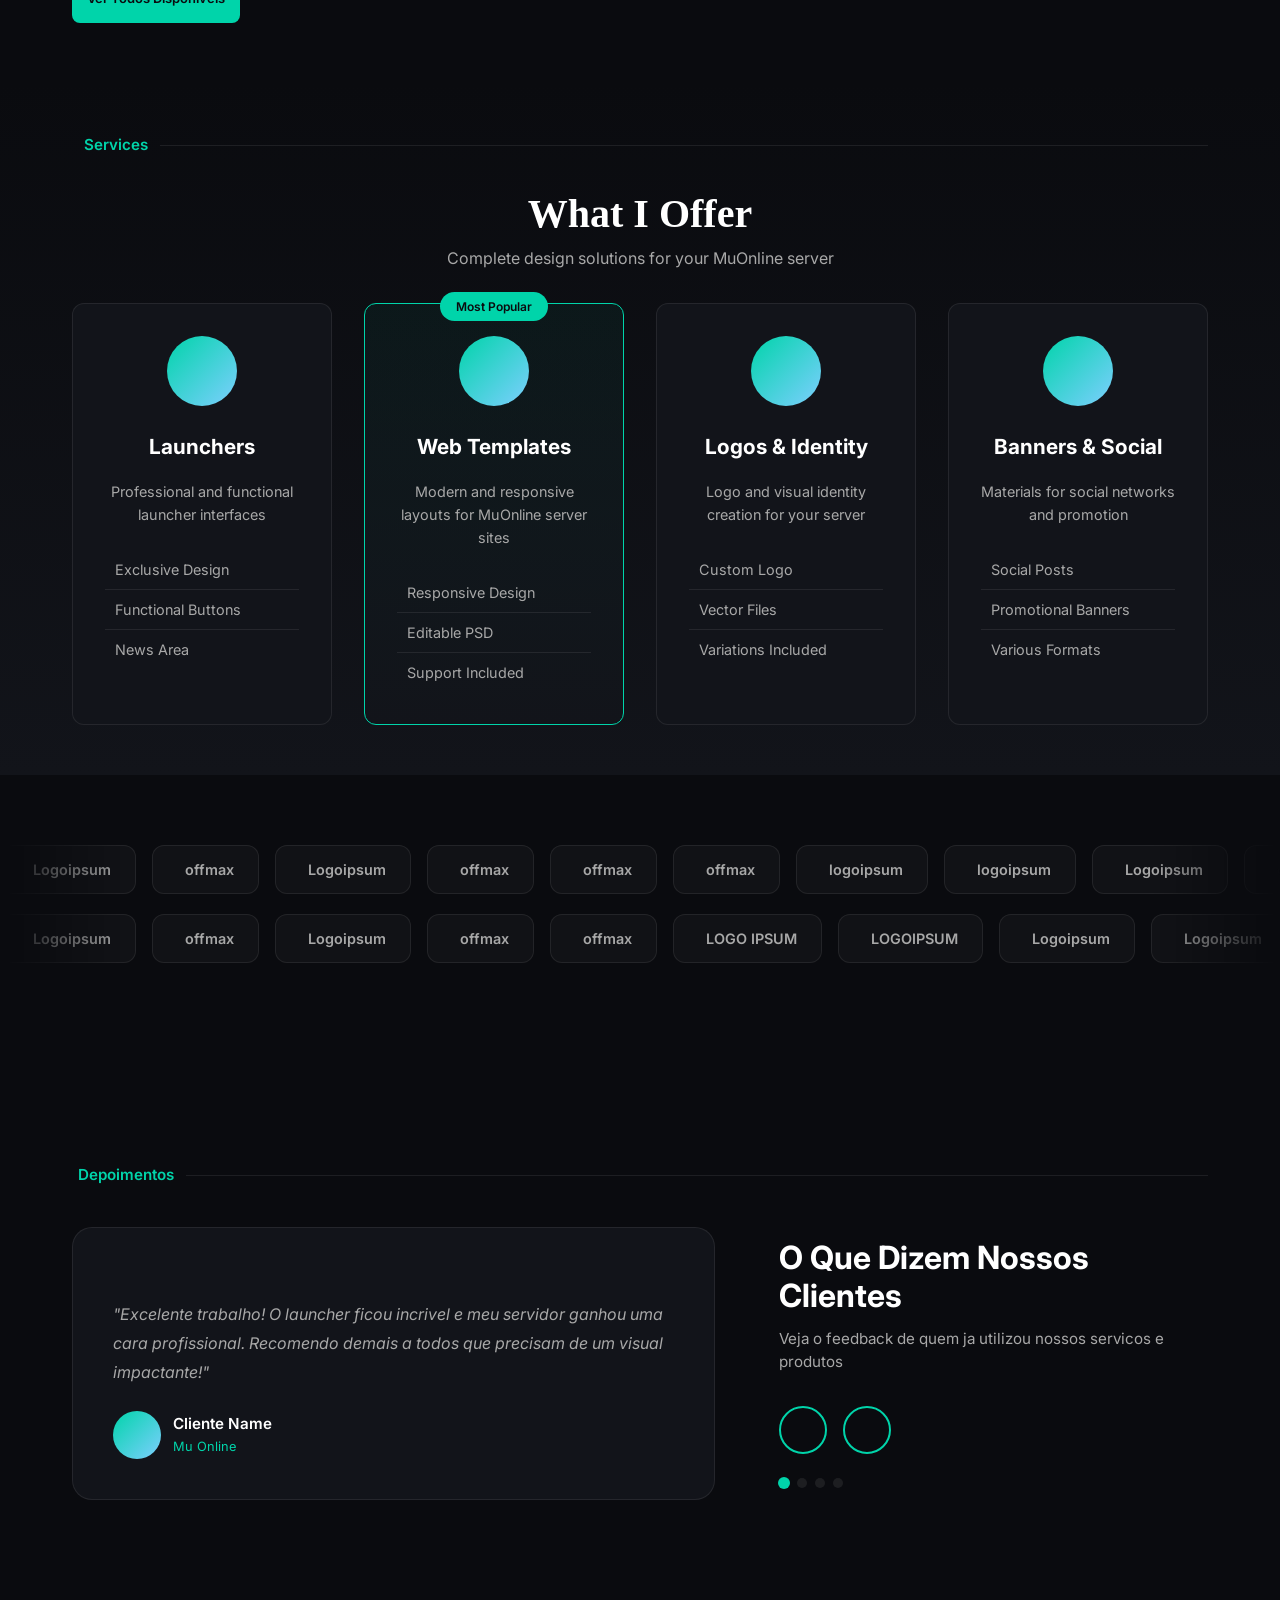
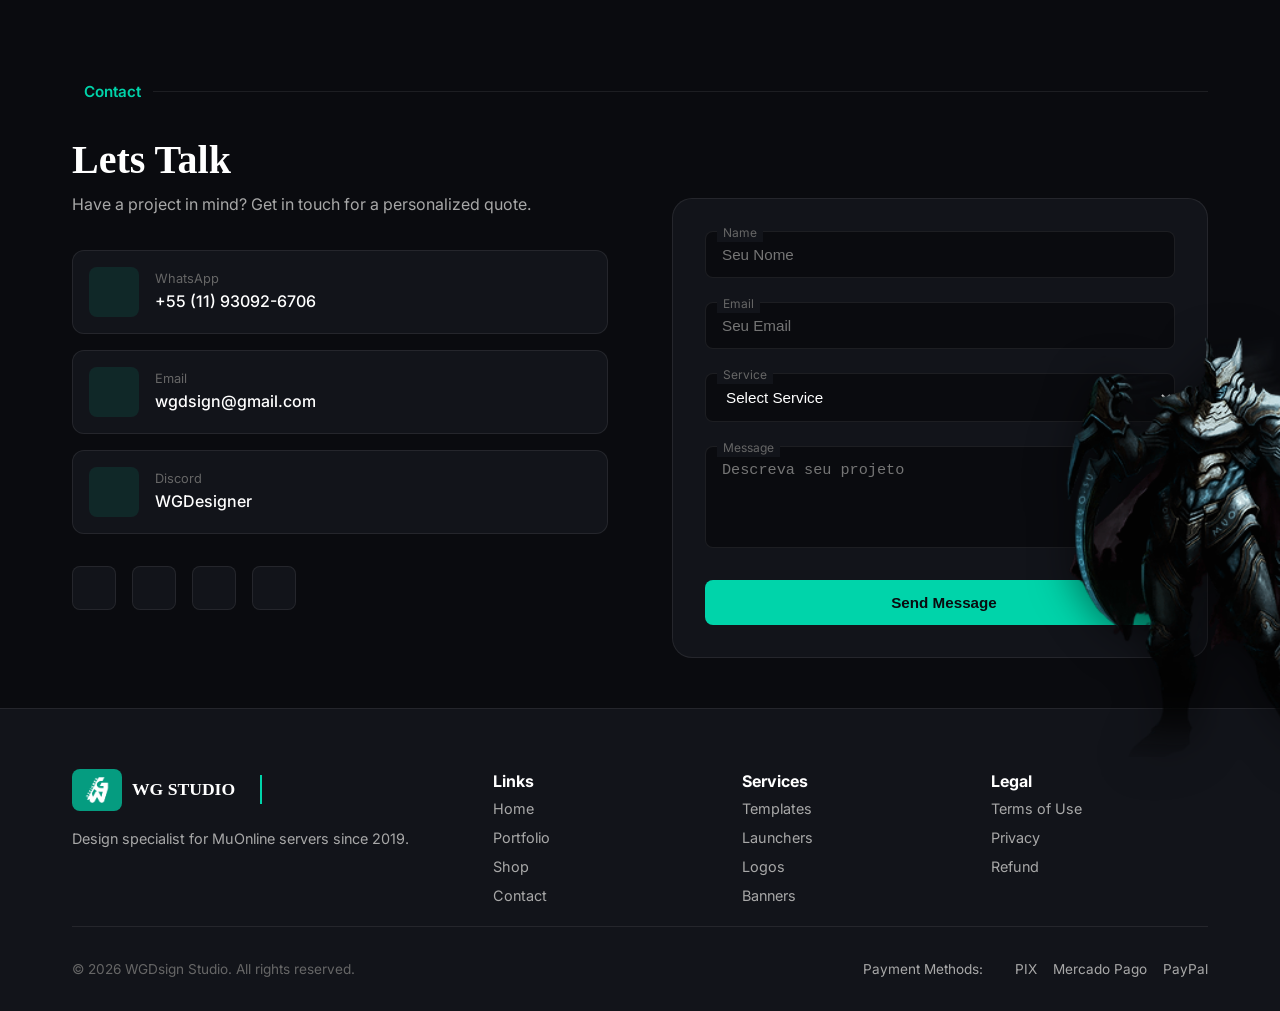
==== commit e6e731a0: "Atualizacao" ====
--- a/index.html
+++ b/index.html
@@ -9,7 +9,7 @@
     <link rel="preconnect" href="https://fonts.googleapis.com">
     <link rel="preconnect" href="https://fonts.gstatic.com" crossorigin>
     <link href="https://fonts.googleapis.com/css2?family=Inter:wght@300;400;500;600;700&family=Orbitron:wght@400;500;600;700&display=swap" rel="stylesheet">
-    <link href="https://cdn.jsdelivr.net/npm/remixicon@4.0.0/fonts/remixicon.css" rel="stylesheet">
+    <link href="https://cdn.jsdelivr.net/npm/remixicon@4.6.0/fonts/remixicon.css" rel="stylesheet">
     <link rel="stylesheet" href="assets/css/style.css">
     <link rel="stylesheet" href="assets/css/auth.css">
 
@@ -89,7 +89,7 @@
                     <i class="ri-shopping-cart-2-line"></i>
                     <span class="cart-count" id="cartCount">0</span>
                 </button>
-                <button class="nav-cta" data-i18n="nav.quote">Orcamento</button>
+                <a href="https://wa.me/5511930926706?text=Ol%C3%A1%2C%20gostaria%20de%20solicitar%20um%20or%C3%A7amento" target="_blank" class="nav-cta" data-i18n="nav.quote"><i class="ri-whatsapp-fill"></i> Orcamento</a>
                 <button class="mobile-menu-btn" id="mobileMenuBtn">
                     <span></span>
                     <span></span>
@@ -146,7 +146,7 @@
         </div>
         <div class="hero-visual">
             <div class="hero-showcase" id="heroShowcase">
-                <img src="assets/img/hero/slide3.jpg" alt="Showcase Design" class="showcase-main">
+                <img src="assets/img/hero/slide3.png" alt="Showcase Design" class="showcase-main">
                 <div class="showcase-float showcase-1">
                     <img src="assets/img/hero/slide1.jpg" alt="Design 1">
                 </div>
@@ -159,8 +159,12 @@
 
     <section id="portfolio" class="portfolio-section">
         <div class="section-container">
+            <div class="portfolio-header-line">
+                <span class="portfolio-badge-icon"><i class="ri-gallery-line"></i></span>
+                <span class="portfolio-badge-text" data-i18n="portfolio.badge">Portfolio</span>
+                <div class="portfolio-header-divider"></div>
+            </div>
             <div class="section-header">
-                <span class="section-badge" data-i18n="portfolio.badge">Portfolio</span>
                 <h2 class="section-title" data-i18n="portfolio.title">Trabalhos em Destaque</h2>
                 <p class="section-description" data-i18n="portfolio.description">Confira alguns dos meus melhores projetos para servidores</p>
             </div>
@@ -244,7 +248,7 @@
         <div class="section-container">
             <div class="shop-header-line">
                 <span class="shop-badge-icon"><i class="ri-shopping-bag-3-line"></i></span>
-                <span class="shop-badge-text" data-i18n="shop.badge">Loja de Produtos</span>
+                <span class="shop-badge-text" data-i18n="shop.badge">Loja</span>
                 <div class="shop-header-divider"></div>
             </div>
             <div class="shop-slider-layout">
@@ -255,21 +259,26 @@
                         <button class="shop-arrow shop-arrow-prev" id="shopArrowPrev"><i class="ri-arrow-left-line"></i></button>
                         <button class="shop-arrow shop-arrow-next" id="shopArrowNext"><i class="ri-arrow-right-line"></i></button>
                     </div>
+                    <div class="shop-view-all">
+                <a href="pages/templates.html" class="btn btn-primary btn-lg">Ver Todos Disponiveis</a>
+            </div>
                 </div>
                 <div class="shop-slider-track-wrapper">
                     <div class="shop-slider-track" id="shopGrid"></div>
                 </div>
             </div>
-            <div class="shop-view-all">
-                <a href="pages/templates.html" class="btn btn-primary btn-lg">Ver todos os Produtos da Loja</a>
-            </div>
+           
         </div>
     </section>
 
     <section id="servicos" class="services-section">
         <div class="section-container">
+            <div class="services-header-line">
+                <span class="services-badge-icon"><i class="ri-service-line"></i></span>
+                <span class="services-badge-text" data-i18n="services.badge">Servicos</span>
+                <div class="services-header-divider"></div>
+            </div>
             <div class="section-header">
-                <span class="section-badge" data-i18n="services.badge">Servicos</span>
                 <h2 class="section-title" data-i18n="services.title">O Que Oferecemos</h2>
                 <p class="section-description" data-i18n="services.description">Solucoes completas em design para seu servidor RPG Online</p>
             </div>
@@ -328,89 +337,124 @@
         </div>
     </section>
 
+    <section class="brands-section">
+        <div class="brands-marquee brands-marquee-right">
+            <div class="brands-track">
+                <div class="brand-item"><i class="ri-gamepad-line"></i> Logoipsum</div>
+                <div class="brand-item"><i class="ri-cursor-line"></i> offmax</div>
+                <div class="brand-item"><i class="ri-infinity-line"></i> Logoipsum</div>
+                <div class="brand-item"><i class="ri-cursor-line"></i> offmax</div>
+                <div class="brand-item"><i class="ri-ship-2-line"></i> offmax</div>
+                <div class="brand-item"><i class="ri-shield-line"></i> offmax</div>
+                <div class="brand-item"><i class="ri-quill-pen-line"></i> logoipsum</div>
+                <div class="brand-item"><i class="ri-leaf-line"></i> logoipsum</div>
+                <div class="brand-item"><i class="ri-gamepad-line"></i> Logoipsum</div>
+                <div class="brand-item"><i class="ri-cursor-line"></i> offmax</div>
+                <div class="brand-item"><i class="ri-infinity-line"></i> Logoipsum</div>
+                <div class="brand-item"><i class="ri-cursor-line"></i> offmax</div>
+                <div class="brand-item"><i class="ri-ship-2-line"></i> offmax</div>
+                <div class="brand-item"><i class="ri-shield-line"></i> offmax</div>
+                <div class="brand-item"><i class="ri-quill-pen-line"></i> logoipsum</div>
+                <div class="brand-item"><i class="ri-leaf-line"></i> logoipsum</div>
+            </div>
+        </div>
+        <div class="brands-marquee brands-marquee-left">
+            <div class="brands-track">
+                <div class="brand-item"><i class="ri-contrast-2-line"></i> Logoipsum</div>
+                <div class="brand-item"><i class="ri-bar-chart-box-line"></i> offmax</div>
+                <div class="brand-item"><i class="ri-contrast-2-line"></i> Logoipsum</div>
+                <div class="brand-item"><i class="ri-bar-chart-box-line"></i> offmax</div>
+                <div class="brand-item"><i class="ri-flashlight-line"></i> offmax</div>
+                <div class="brand-item"><i class="ri-font-size-2"></i> LOGO IPSUM</div>
+                <div class="brand-item"><i class="ri-font-size"></i> LOGOIPSUM</div>
+                <div class="brand-item"><i class="ri-cloud-line"></i> Logoipsum</div>
+                <div class="brand-item"><i class="ri-contrast-2-line"></i> Logoipsum</div>
+                <div class="brand-item"><i class="ri-bar-chart-box-line"></i> offmax</div>
+                <div class="brand-item"><i class="ri-contrast-2-line"></i> Logoipsum</div>
+                <div class="brand-item"><i class="ri-bar-chart-box-line"></i> offmax</div>
+                <div class="brand-item"><i class="ri-flashlight-line"></i> offmax</div>
+                <div class="brand-item"><i class="ri-font-size-2"></i> LOGO IPSUM</div>
+                <div class="brand-item"><i class="ri-font-size"></i> LOGOIPSUM</div>
+                <div class="brand-item"><i class="ri-cloud-line"></i> Logoipsum</div>
+            </div>
+        </div>
+    </section>
+
     <section id="testimonials" class="testimonials-section">
         <div class="section-container">
-            <div class="section-header">
-                <span class="section-badge" data-i18n="testimonials.badge">Depoimentos</span>
-                <h2 class="section-title" data-i18n="testimonials.title">O Que Dizem Nossos Clientes</h2>
-                <p class="section-description" data-i18n="testimonials.description">Veja o feedback de quem ja utilizou nossos servicos</p>
-            </div>
-            <div class="testimonials-grid">
-                <div class="testimonial-card">
-                    <div class="testimonial-rating">
-                        <i class="ri-star-fill"></i>
-                        <i class="ri-star-fill"></i>
-                        <i class="ri-star-fill"></i>
-                        <i class="ri-star-fill"></i>
-                        <i class="ri-star-fill"></i>
-                    </div>
-                    <p class="testimonial-text">"Excelente trabalho! O launcher ficou incrivel e meu servidor ganhou uma cara profissional. Recomendo demais!"</p>
-                    <div class="testimonial-author">
-                        <div class="author-avatar">
-                            <i class="ri-user-line"></i>
-                        </div>
-                        <div class="author-info">
-                            <span class="author-name">Cliente Name</span>
-                            <span class="author-role">Mu Online</span>
-                        </div>
-                    </div>
-                </div>
-                <div class="testimonial-card">
-                    <div class="testimonial-rating">
-                        <i class="ri-star-fill"></i>
-                        <i class="ri-star-fill"></i>
-                        <i class="ri-star-fill"></i>
-                        <i class="ri-star-fill"></i>
-                        <i class="ri-star-fill"></i>
-                    </div>
-                    <p class="testimonial-text">"Designer muito profissional, entendeu exatamente o que eu queria. O template do meu site ficou perfeito!"</p>
-                    <div class="testimonial-author">
-                        <div class="author-avatar">
-                            <i class="ri-user-line"></i>
-                        </div>
-                        <div class="author-info">
-                            <span class="author-name">Cliente Name</span>
-                            <span class="author-role">Mu Online</span>
-                        </div>
-                    </div>
-                </div>
-                <div class="testimonial-card">
-                    <div class="testimonial-rating">
-                        <i class="ri-star-fill"></i>
-                        <i class="ri-star-fill"></i>
-                        <i class="ri-star-fill"></i>
-                        <i class="ri-star-fill"></i>
-                        <i class="ri-star-half-fill"></i>
-                    </div>
-                    <p class="testimonial-text">"Rapido, eficiente e com otimo preco. Ja comprei varios materiais e sempre fico satisfeito com a qualidade."</p>
-                    <div class="testimonial-author">
-                        <div class="author-avatar">
-                            <i class="ri-user-line"></i>
-                        </div>
-                        <div class="author-info">
-                            <span class="author-name">Cliente Name</span>
-                            <span class="author-role">Mu Online</span>
-                        </div>
-                    </div>
-                </div>
-                <div class="testimonial-card">
-                    <div class="testimonial-rating">
-                        <i class="ri-star-fill"></i>
-                        <i class="ri-star-fill"></i>
-                        <i class="ri-star-fill"></i>
-                        <i class="ri-star-fill"></i>
-                        <i class="ri-star-fill"></i>
-                    </div>
-                    <p class="testimonial-text">"Os banners para redes sociais ficaram incriveis! Ajudaram muito na divulgacao do meu servidor. Top demais!"</p>
-                    <div class="testimonial-author">
-                        <div class="author-avatar">
-                            <i class="ri-user-line"></i>
-                        </div>
-                        <div class="author-info">
-                            <span class="author-name">Cliente Name</span>
-                            <span class="author-role">Mu Online</span>
-                        </div>
-                    </div>
+            <div class="testimonials-header">
+                <span class="testimonials-badge"><i class="ri-chat-quote-line"></i> Depoimentos</span>
+                <div class="testimonials-header-divider"></div>
+            </div>
+            <div class="testimonials-layout">
+                <div class="testimonials-slider-wrapper">
+                    <div class="testimonials-slider-track" id="testimonialsTrack">
+                        <div class="testimonial-slide">
+                            <div class="testimonial-quote-icon"><i class="ri-double-quotes-l"></i></div>
+                            <div class="testimonial-rating">
+                                <i class="ri-star-fill"></i><i class="ri-star-fill"></i><i class="ri-star-fill"></i><i class="ri-star-fill"></i><i class="ri-star-fill"></i>
+                            </div>
+                            <p class="testimonial-text">"Excelente trabalho! O launcher ficou incrivel e meu servidor ganhou uma cara profissional. Recomendo demais a todos que precisam de um visual impactante!"</p>
+                            <div class="testimonial-author">
+                                <div class="author-avatar"><i class="ri-user-line"></i></div>
+                                <div class="author-info">
+                                    <span class="author-name">Cliente Name</span>
+                                    <span class="author-role">Mu Online</span>
+                                </div>
+                            </div>
+                        </div>
+                        <div class="testimonial-slide">
+                            <div class="testimonial-quote-icon"><i class="ri-double-quotes-l"></i></div>
+                            <div class="testimonial-rating">
+                                <i class="ri-star-fill"></i><i class="ri-star-fill"></i><i class="ri-star-fill"></i><i class="ri-star-fill"></i><i class="ri-star-fill"></i>
+                            </div>
+                            <p class="testimonial-text">"Designer muito profissional, entendeu exatamente o que eu queria. O template do meu site ficou perfeito!"</p>
+                            <div class="testimonial-author">
+                                <div class="author-avatar"><i class="ri-user-line"></i></div>
+                                <div class="author-info">
+                                    <span class="author-name">Cliente Name</span>
+                                    <span class="author-role">Mu Online</span>
+                                </div>
+                            </div>
+                        </div>
+                        <div class="testimonial-slide">
+                            <div class="testimonial-quote-icon"><i class="ri-double-quotes-l"></i></div>
+                            <div class="testimonial-rating">
+                                <i class="ri-star-fill"></i><i class="ri-star-fill"></i><i class="ri-star-fill"></i><i class="ri-star-fill"></i><i class="ri-star-half-fill"></i>
+                            </div>
+                            <p class="testimonial-text">"Rapido, eficiente e com otimo preco. Ja comprei varios materiais e sempre fico satisfeito com a qualidade."</p>
+                            <div class="testimonial-author">
+                                <div class="author-avatar"><i class="ri-user-line"></i></div>
+                                <div class="author-info">
+                                    <span class="author-name">Cliente Name</span>
+                                    <span class="author-role">Mu Online</span>
+                                </div>
+                            </div>
+                        </div>
+                        <div class="testimonial-slide">
+                            <div class="testimonial-quote-icon"><i class="ri-double-quotes-l"></i></div>
+                            <div class="testimonial-rating">
+                                <i class="ri-star-fill"></i><i class="ri-star-fill"></i><i class="ri-star-fill"></i><i class="ri-star-fill"></i><i class="ri-star-fill"></i>
+                            </div>
+                            <p class="testimonial-text">"Os banners para redes sociais ficaram incriveis! Ajudaram muito na divulgacao do meu servidor. Top demais!"</p>
+                            <div class="testimonial-author">
+                                <div class="author-avatar"><i class="ri-user-line"></i></div>
+                                <div class="author-info">
+                                    <span class="author-name">Cliente Name</span>
+                                    <span class="author-role">Mu Online</span>
+                                </div>
+                            </div>
+                        </div>
+                    </div>
+                </div>
+                <div class="testimonials-right">
+                    <h2 class="testimonials-title">O Que Dizem Nossos Clientes</h2>
+                    <p class="testimonials-desc">Veja o feedback de quem ja utilizou nossos servicos e produtos</p>
+                    <div class="testimonials-arrows">
+                        <button class="testimonial-arrow" id="testimonialPrev"><i class="ri-arrow-left-line"></i></button>
+                        <button class="testimonial-arrow" id="testimonialNext"><i class="ri-arrow-right-line"></i></button>
+                    </div>
+                    <div class="testimonials-dots" id="testimonialsDots"></div>
                 </div>
             </div>
         </div>
@@ -418,9 +462,13 @@
 
     <section id="contato" class="contact-section">
         <div class="section-container">
+            <div class="contact-header-line">
+                <span class="contact-badge-icon"><i class="ri-mail-send-line"></i></span>
+                <span class="contact-badge-text" data-i18n="contact.badge">Contato</span>
+                <div class="contact-header-divider"></div>
+            </div>
             <div class="contact-wrapper">
                 <div class="contact-info">
-                    <span class="section-badge" data-i18n="contact.badge">Contato</span>
                     <h2 class="section-title" data-i18n="contact.title">Vamos Conversar</h2>
                     <p class="contact-description" data-i18n="contact.description">
                         Tem um projeto em mente? Entre em contato para um orcamento personalizado.
@@ -462,6 +510,7 @@
                     </div>
                 </div>
                 <div class="contact-form-wrapper">
+                    <img src="assets/img/render.png" alt="Render" class="contact-render">
                     <form class="contact-form" id="contactForm">
                         <div class="form-group">
                             <input type="text" id="name" placeholder="Seu Nome" required>
--- a/assets/css/style.css
+++ b/assets/css/style.css
@@ -95,17 +95,26 @@
     height: auto;
     display: flex;
     align-items: center;
+    animation: bellSwing 2s ease-in-out infinite;
+    transform-origin: top center;
     justify-content: center;
-    animation: shake 5s infinite;
-    animation-timing-function: ease-in-out;
 }
 
 .logo-text {
+    width: 130px;
     font-family: 'Playfair Display', serif;
     font-size: 1.1rem;
     font-weight: 600;
     text-transform: uppercase;
     color: var(--text-primary);
+    overflow: hidden;
+    white-space: nowrap;
+    border-right: 2px solid var(--primary);
+    animation: blinkCursor 0.6s step-end infinite;
+}
+
+@keyframes blinkCursor {
+    50% { border-color: transparent; }
 }
 
 .nav-menu {
@@ -188,7 +197,7 @@
     background: var(--primary);
     color: var(--bg-dark);
     border: none;
-    padding: 10px 24px;
+    padding: 8px 10px;
     border-radius: var(--radius-sm);
     font-weight: 600;
     cursor: pointer;
@@ -371,6 +380,11 @@
     flex-wrap: wrap;
 }
 
+.hero-cta .btn {
+    padding: 10px 24px;
+    font-size: 0.85rem;
+}
+
 .btn {
     display: inline-flex;
     align-items: center;
@@ -390,7 +404,7 @@
 }
 
 .btn-primary:hover {
-    box-shadow: var(--shadow-glow);
+    box-shadow: 0 0 30px #00d4aa4d;
     transform: translateY(-2px);
 }
 
@@ -425,16 +439,14 @@
 
 .hero-showcase {
     position: relative;
-    width: 450px;
-    height: 500px;
+    width: 531px;
+    height: 502px;
 }
 
 .showcase-main {
     width: 100%;
     height: 100%;
     object-fit: cover;
-    border-radius: var(--radius-lg);
-    box-shadow: var(--shadow-lg);
 }
 
 .showcase-float {
@@ -454,14 +466,14 @@
 }
 
 .showcase-1 {
-    top: -25px;
-    left: -85px;
+    top: -20px;
+    left: -45px;
     animation-delay: 0s;
 }
 
 .showcase-2 {
     bottom: -30px;
-    right: -70px;
+    right: -90px;
     animation-delay: 2s;
 }
 
@@ -473,7 +485,7 @@
 .section-container {
     max-width: 1200px;
     margin: 0 auto;
-    padding: 100px 2rem;
+    padding: 50px 2rem;
 }
 
 .section-header {
@@ -502,6 +514,31 @@
     color: var(--text-secondary);
     max-width: 600px;
     margin: 0 auto;
+}
+
+.portfolio-header-line {
+    display: flex;
+    align-items: center;
+    gap: 12px;
+    margin-bottom: 1.5rem;
+}
+
+.portfolio-badge-icon {
+    color: var(--primary);
+    font-size: 1.2rem;
+}
+
+.portfolio-badge-text {
+    color: var(--primary);
+    font-size: 0.95rem;
+    font-weight: 600;
+    white-space: nowrap;
+}
+
+.portfolio-header-divider {
+    flex: 1;
+    height: 1px;
+    background: var(--border-color);
 }
 
 .portfolio-section {
@@ -775,7 +812,7 @@
 
 .shop-section {
     background: var(--bg-dark);
-    padding: 80px 0;
+    padding: 10px 0;
 }
 
 .shop-header-line {
@@ -875,13 +912,13 @@
 }
 
 .shop-view-all {
-    text-align: center;
+    text-align: left;
     margin-top: 3rem;
 }
 
 .shop-view-all .btn {
-    padding: 14px 40px;
-    font-size: 1rem;
+    padding: 15px 15px;
+    font-size: 13px;
     font-weight: 600;
 }
 
@@ -1078,6 +1115,31 @@
     transform: scale(1.1);
 }
 
+.services-header-line {
+    display: flex;
+    align-items: center;
+    gap: 12px;
+    margin-bottom: 1.5rem;
+}
+
+.services-badge-icon {
+    color: var(--primary);
+    font-size: 1.2rem;
+}
+
+.services-badge-text {
+    color: var(--primary);
+    font-size: 0.95rem;
+    font-weight: 600;
+    white-space: nowrap;
+}
+
+.services-header-divider {
+    flex: 1;
+    height: 1px;
+    background: var(--border-color);
+}
+
 .services-section {
     background: linear-gradient(180deg, var(--bg-dark) 0%, var(--bg-card) 100%);
 }
@@ -1107,6 +1169,21 @@
 .service-card.featured {
     border-color: var(--primary);
     background: linear-gradient(180deg, rgba(0, 212, 170, 0.05) 0%, var(--bg-card) 100%);
+}
+
+.service-card.featured .service-icon i {
+    animation: bellSwing 2s ease-in-out infinite;
+    transform-origin: top center;
+    display: inline-block;
+}
+
+@keyframes bellSwing {
+    0%, 100% { transform: rotate(0deg); }
+    15% { transform: rotate(12deg); }
+    30% { transform: rotate(-10deg); }
+    45% { transform: rotate(7deg); }
+    60% { transform: rotate(-5deg); }
+    75% { transform: rotate(2deg); }
 }
 
 .service-badge {
@@ -1169,6 +1246,31 @@
     color: var(--primary);
 }
 
+.contact-header-line {
+    display: flex;
+    align-items: center;
+    gap: 12px;
+    margin-bottom: 1.5rem;
+}
+
+.contact-badge-icon {
+    color: var(--primary);
+    font-size: 1.2rem;
+}
+
+.contact-badge-text {
+    color: var(--primary);
+    font-size: 0.95rem;
+    font-weight: 600;
+    white-space: nowrap;
+}
+
+.contact-header-divider {
+    flex: 1;
+    height: 1px;
+    background: var(--border-color);
+}
+
 .contact-section {
     background: var(--bg-dark);
 }
@@ -1272,6 +1374,25 @@
     border-radius: var(--radius-lg);
     padding: 2rem;
     margin-top: 70px;
+    position: relative;
+    overflow: visible;
+}
+
+.contact-render {
+    position: absolute;
+    bottom: -100px;
+    right: -215px;
+    height: 420px;
+    width: auto;
+    pointer-events: none;
+    z-index: 2;
+    filter: drop-shadow(0 4px 20px rgba(0,0,0,0.5));
+}
+
+@media (max-width: 768px) {
+    .contact-render {
+        display: none;
+    }
 }
 
 .contact-form {
@@ -2287,46 +2408,164 @@
     transform: scale(1.2);
 }
 
+.brands-section {
+    background: var(--bg-dark);
+    padding: 60px 0;
+    overflow: hidden;
+}
+
+.brands-marquee {
+    overflow: hidden;
+    position: relative;
+    padding: 10px 0;
+    mask-image: linear-gradient(to right, transparent, black 10%, black 90%, transparent);
+    -webkit-mask-image: linear-gradient(to right, transparent, black 10%, black 90%, transparent);
+}
+
+.brands-track {
+    display: flex;
+    gap: 1rem;
+    width: max-content;
+}
+
+.brands-marquee-right .brands-track {
+    animation: marqueeRight 30s linear infinite;
+}
+
+.brands-marquee-left .brands-track {
+    animation: marqueeLeft 30s linear infinite;
+}
+
+@keyframes marqueeRight {
+    0% { transform: translateX(0); }
+    100% { transform: translateX(-50%); }
+}
+
+@keyframes marqueeLeft {
+    0% { transform: translateX(-50%); }
+    100% { transform: translateX(0); }
+}
+
+.brand-item {
+    display: flex;
+    align-items: center;
+    gap: 8px;
+    background: rgba(255, 255, 255, 0.03);
+    border: 1px solid var(--border-color);
+    border-radius: 12px;
+    padding: 12px 24px;
+    font-size: 0.9rem;
+    font-weight: 600;
+    color: var(--text-secondary);
+    white-space: nowrap;
+    transition: var(--transition);
+    flex-shrink: 0;
+}
+
+.brand-item:hover {
+    border-color: var(--primary);
+    color: var(--text-primary);
+    background: rgba(0, 255, 180, 0.05);
+}
+
+.brand-item i {
+    font-size: 1.2rem;
+    color: var(--text-secondary);
+}
+
+.brand-item:hover i {
+    color: var(--primary);
+}
+
 .testimonials-section {
-    background: linear-gradient(180deg, var(--bg-card) 0%, var(--bg-dark) 100%);
-}
-
-.testimonials-grid {
-    display: grid;
-    grid-template-columns: repeat(auto-fit, minmax(200px, 1fr));
-    gap: 2rem;
-}
-
-.testimonial-card {
-    background: #12141a;
+    padding: 80px 0;
+    background: url(https://i.imgur.com/TMmpsZN.png) center top no-repeat;
+    background-color: #0a0b0f;
+    background-size: 95%;
+
+}
+
+.testimonials-header {
+    display: flex;
+    align-items: center;
+    gap: 12px;
+    margin-bottom: 2.5rem;
+}
+
+.testimonials-badge {
+    color: var(--primary);
+    font-size: 0.95rem;
+    font-weight: 600;
+    white-space: nowrap;
+    display: flex;
+    align-items: center;
+    gap: 6px;
+}
+
+.testimonials-badge i {
+    font-size: 1.2rem;
+}
+
+.testimonials-header-divider {
+    flex: 1;
+    height: 1px;
+    background: var(--border-color);
+}
+
+.testimonials-layout {
+    display: flex;
+    gap: 3rem;
+    align-items: center;
+}
+
+.testimonials-slider-wrapper {
+    flex: 1.2;
+    overflow: hidden;
+    position: relative;
+}
+
+.testimonials-slider-track {
+    display: flex;
+    transition: transform 0.5s cubic-bezier(0.25, 0.46, 0.45, 0.94);
+}
+
+.testimonial-slide {
+    flex: 0 0 100%;
+    min-width: 100%;
+    background: url(https://i.imgur.com/PHJN369.png);
+    background-color: #12141a;
+    background-size: contain;
     border: 1px solid var(--border-color);
-    border-radius: 10px;
-    padding: 1rem;
-    transition: var(--transition);
-}
-
-.testimonial-card:hover {
-    transform: translateY(-5px);
-    border-color: var(--primary);
-    box-shadow: var(--shadow-md);
+    border-radius: var(--radius-lg);
+    padding: 2.5rem;
+    position: relative;
+    box-sizing: border-box;
+}
+
+.testimonial-quote-icon {
+    font-size: 3rem;
+    color: var(--primary);
+    opacity: 0.15;
+    line-height: 1;
+    margin-bottom: 1rem;
 }
 
 .testimonial-rating {
     display: flex;
-    gap: 5px;
-    margin-bottom: 0.7rem;
+    gap: 3px;
+    margin-bottom: 1rem;
 }
 
 .testimonial-rating i {
     color: #ffc107;
-    font-size: 1.1rem;
+    font-size: 1rem;
 }
 
 .testimonial-text {
     color: var(--text-secondary);
-    font-size: 12px;
-    line-height: 1.7;
-    margin-bottom: 0.7rem;
+    font-size: 1rem;
+    line-height: 1.8;
+    margin-bottom: 1.5rem;
     font-style: italic;
 }
 
@@ -2337,17 +2576,18 @@
 }
 
 .author-avatar {
-    width: 50px;
-    height: 50px;
+    width: 48px;
+    height: 48px;
     background: linear-gradient(135deg, var(--primary) 0%, var(--secondary) 100%);
     border-radius: 50%;
     display: flex;
     align-items: center;
     justify-content: center;
+    flex-shrink: 0;
 }
 
 .author-avatar i {
-    font-size: 1.5rem;
+    font-size: 1.4rem;
     color: var(--bg-dark);
 }
 
@@ -2363,7 +2603,97 @@
 
 .author-role {
     color: var(--primary);
-    font-size: 0.85rem;
+    font-size: 0.8rem;
+}
+
+.testimonials-right {
+    flex: 0.8;
+    padding-left: 1rem;
+}
+
+.testimonials-title {
+    font-size: 2rem;
+    font-weight: 700;
+    color: var(--text-primary);
+    margin-bottom: 0.8rem;
+    line-height: 1.2;
+}
+
+.testimonials-desc {
+    color: var(--text-secondary);
+    font-size: 0.95rem;
+    line-height: 1.5;
+    margin-bottom: 2rem;
+}
+
+.testimonials-arrows {
+    display: flex;
+    gap: 1rem;
+    margin-bottom: 1.5rem;
+}
+
+.testimonial-arrow {
+    width: 48px;
+    height: 48px;
+    border-radius: 50%;
+    border: 2px solid var(--primary);
+    background: transparent;
+    color: var(--primary);
+    font-size: 1.2rem;
+    cursor: pointer;
+    display: flex;
+    align-items: center;
+    justify-content: center;
+    transition: var(--transition);
+}
+
+.testimonial-arrow:hover {
+    background: var(--primary);
+    color: var(--bg-dark);
+    box-shadow: var(--shadow-glow);
+}
+
+.testimonials-dots {
+    display: flex;
+    gap: 8px;
+}
+
+.testimonial-dot {
+    width: 10px;
+    height: 10px;
+    border-radius: 50%;
+    background: var(--border-color);
+    border: none;
+    cursor: pointer;
+    transition: var(--transition);
+    padding: 0;
+}
+
+.testimonial-dot.active {
+    background: var(--primary);
+    transform: scale(1.2);
+}
+
+@media (max-width: 768px) {
+    .testimonials-layout {
+        flex-direction: column-reverse;
+    }
+    .testimonials-right {
+        padding-left: 0;
+        text-align: center;
+    }
+    .testimonials-arrows {
+        justify-content: center;
+    }
+    .testimonials-dots {
+        justify-content: center;
+    }
+    .testimonials-title {
+        font-size: 1.5rem;
+    }
+    .testimonial-slide {
+        padding: 1.5rem;
+    }
 }
 
 @media (max-width: 768px) {
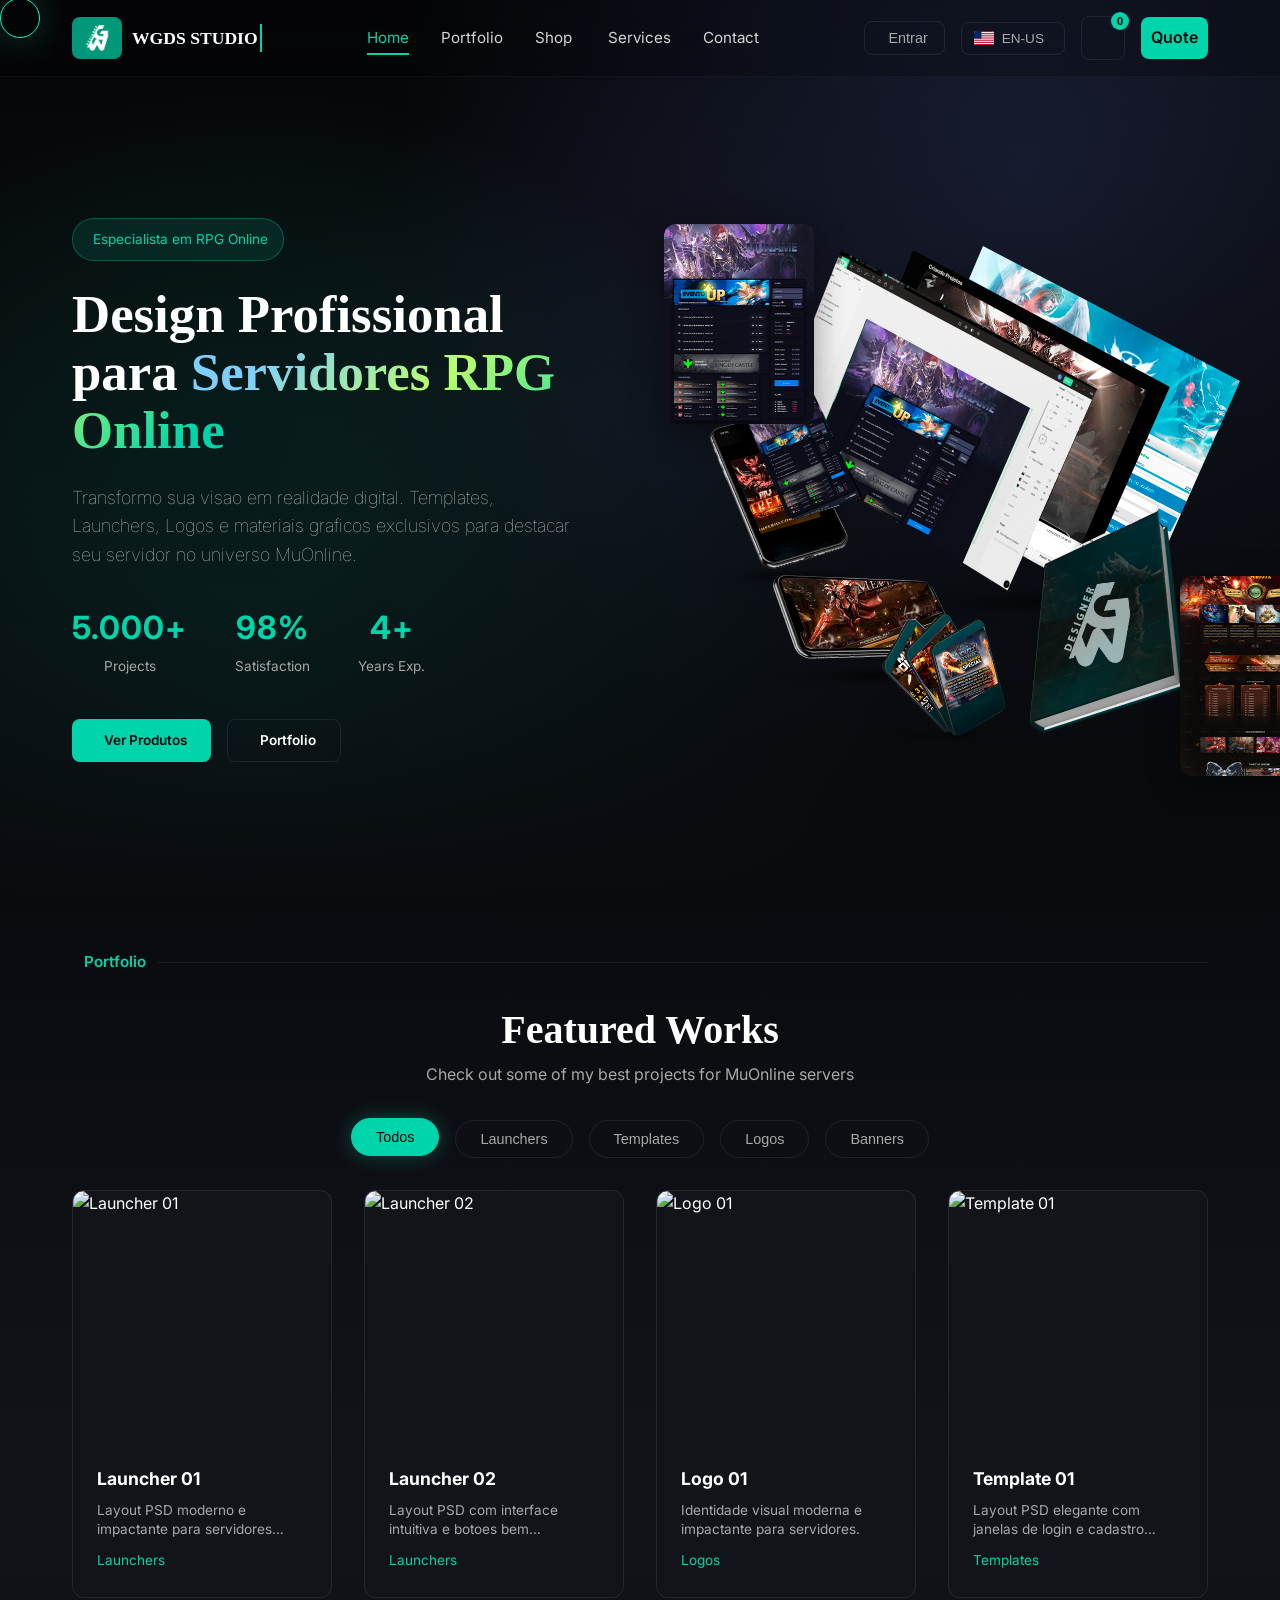
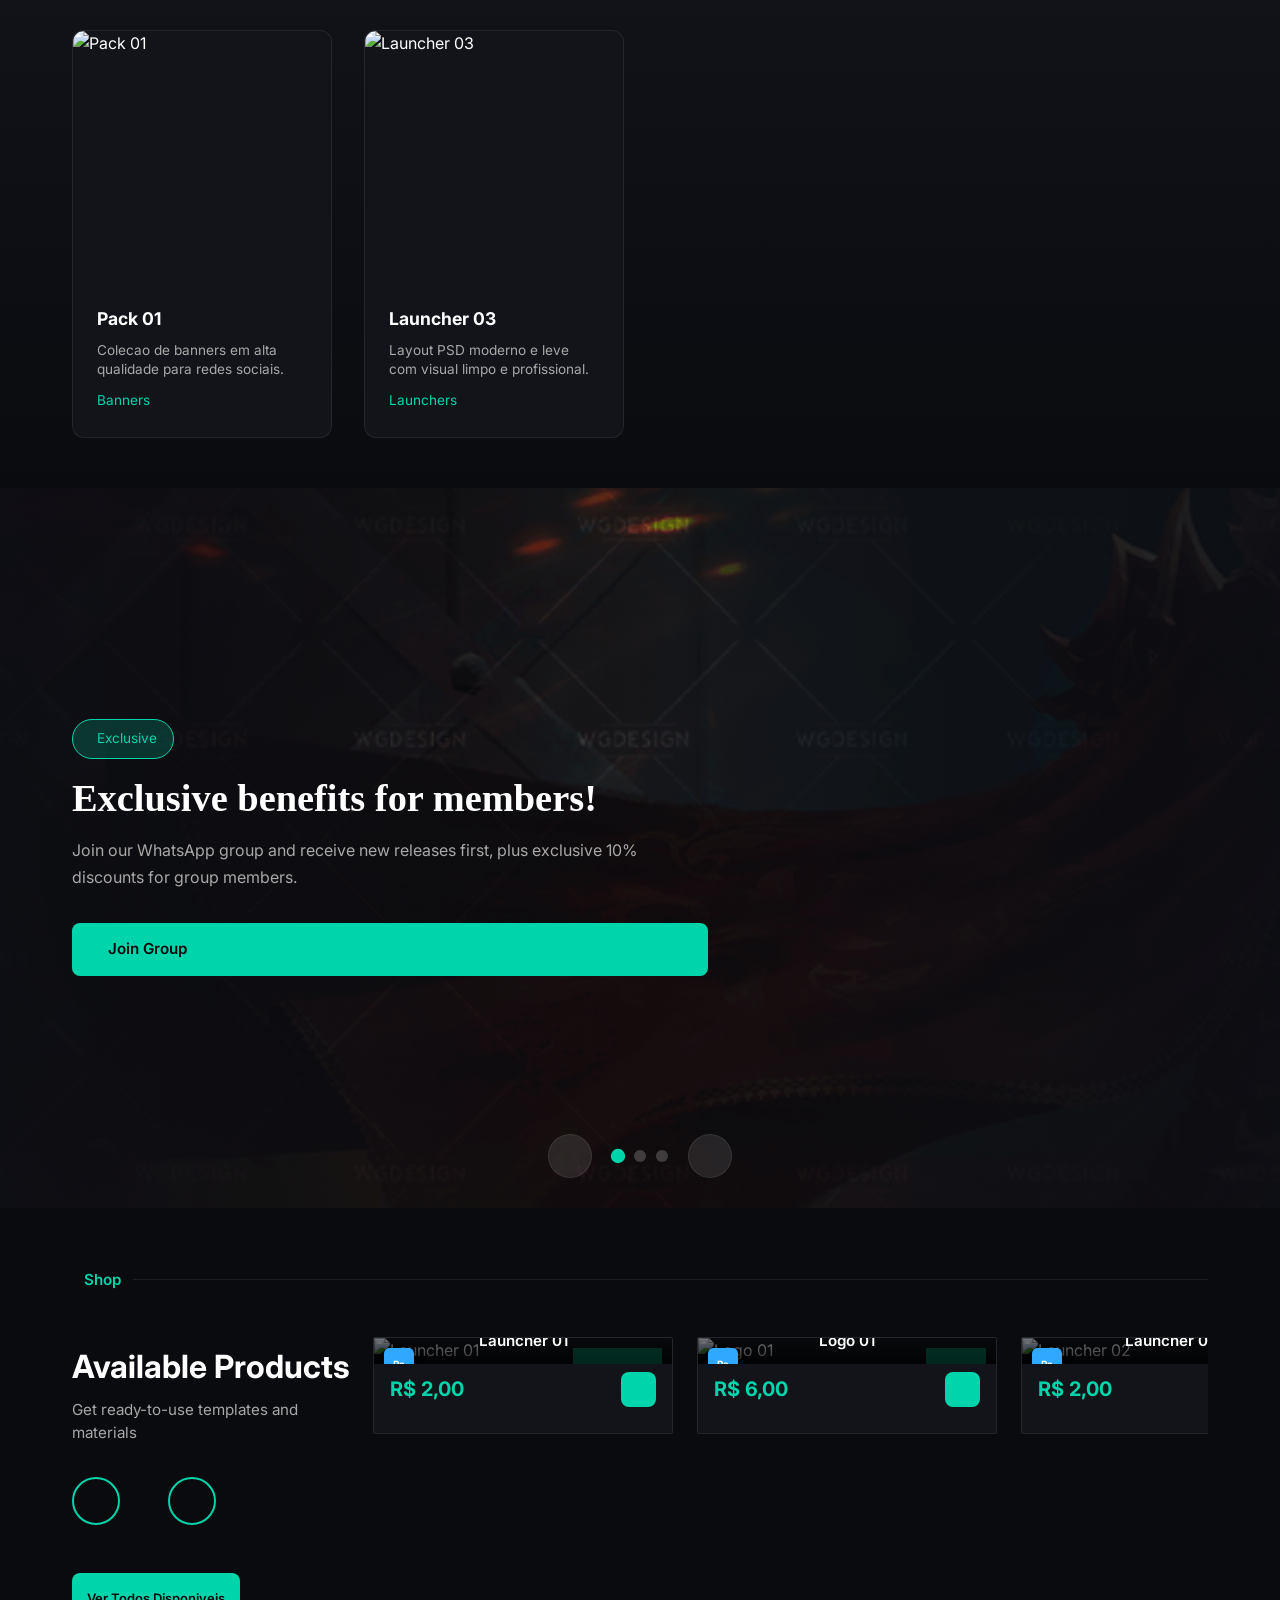
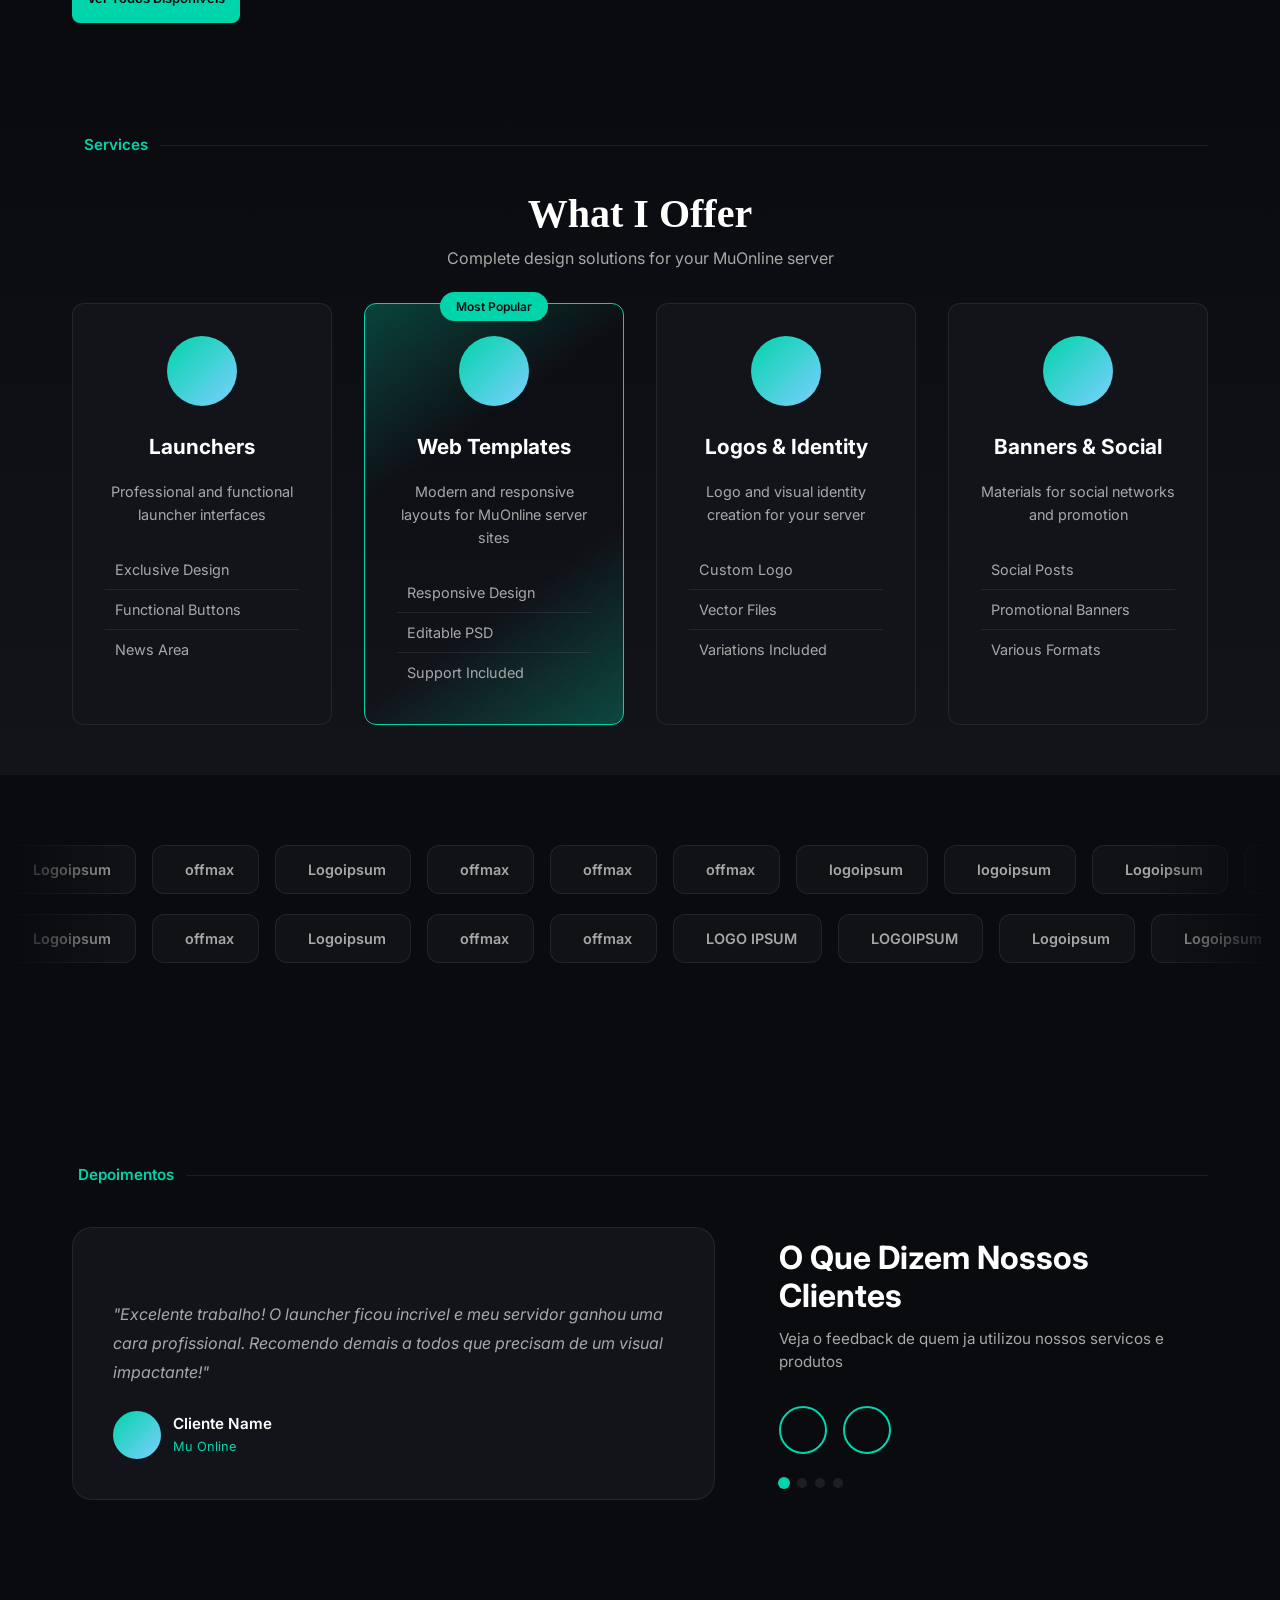
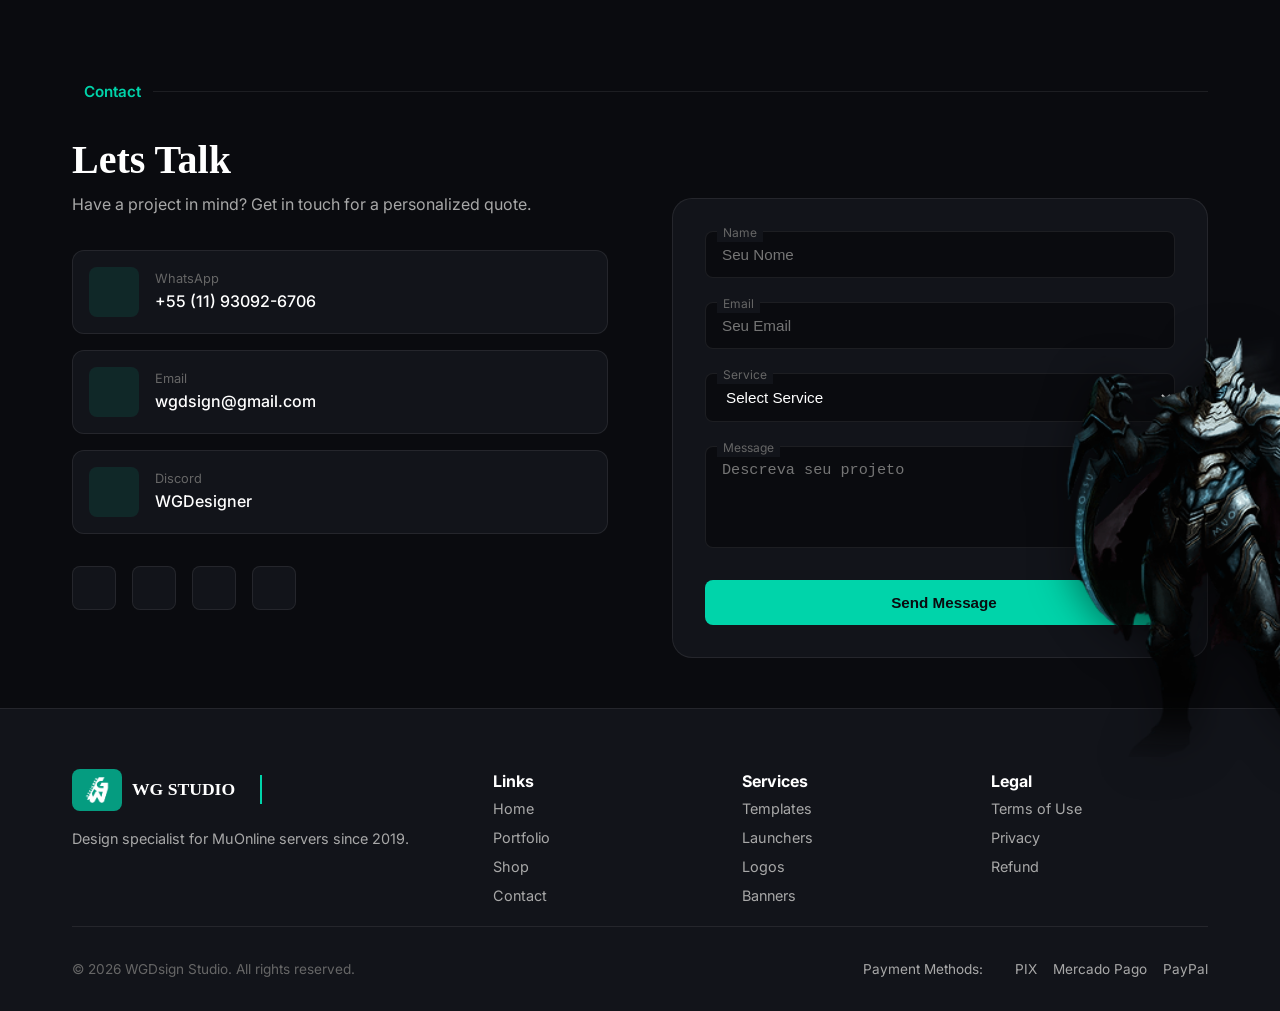
==== commit 0e125435: "Atualizacao" ====
--- a/index.html
+++ b/index.html
@@ -1,5 +1,7 @@
 <!DOCTYPE html>
 <html lang="pt-br">
+
+
 <head>
     <meta charset="UTF-8">
     <meta name="viewport" content="width=device-width, initial-scale=1.0">
@@ -15,6 +17,88 @@
 
     <link rel="icon" href="./assets/img/fav-logo/favicon.png" type="image/x-icon" />
     <link rel="apple-touch-icon" sizes="180x180" href="/assets/img/fav-logo/favicon.png" />
+
+    <script>
+  (function () {
+    // Título original da página
+    const originalTitle = document.title;
+
+    // Mensagens (primeiro a mãozinha, depois o foguete)
+    const msgs = ["👋 Ei, volta aqui!", "🚀 Seu site novo te espera…", "🚀 É Sua vez de Brilhar…"];
+
+    // Tempo entre trocas (ms)
+    const INTERVAL = 1500;
+
+    let timer = null;
+    let i = 0;
+
+    function startCycle() {
+      // começa exatamente com a 1ª mensagem
+      clearInterval(timer);
+      i = 0;
+      document.title = msgs[i];
+      timer = setInterval(() => {
+        i = (i + 1) % msgs.length;
+        document.title = msgs[i];
+      }, INTERVAL);
+    }
+
+    function stopCycle() {
+      clearInterval(timer);
+      document.title = originalTitle;
+    }
+
+    // Troca quando a aba perde/ganha foco
+    document.addEventListener("visibilitychange", () => {
+      if (document.hidden) startCycle();
+      else stopCycle();
+    });
+
+    // Garante comportamento também com blur/focus da janela
+    window.addEventListener("blur", () => { if (document.hidden) return; startCycle(); });
+    window.addEventListener("focus", stopCycle);
+  })();
+</script>
+
+<!DOCTYPE html>
+<html lang="en">
+<head>
+    <meta charset="UTF-8"> <!-- Define a codificação de caracteres como UTF-8 -->
+    <meta name="viewport" content="width=device-width, initial-scale=1.0"> <!-- Faz o layout ser responsivo, ajustando-se à largura da tela do dispositivo -->
+    <title>Cursor Background</title> <!-- Título da página exibido na aba do navegador -->
+</head>
+<body>
+    <!-- Div usada como fundo do cursor personalizado -->
+    <div id="cursor-background"></div>
+
+    <!-- Script que manipula o comportamento do cursor e seu fundo -->
+    <script>
+        document.addEventListener("DOMContentLoaded", function () {
+            const cursorBackground = document.getElementById("cursor-background"); // Seleciona o elemento com id "cursor-background"
+
+            // Detecta o movimento do mouse e atualiza a posição da div de fundo
+            document.addEventListener("mousemove", function (e) {
+                const x = e.clientX; // Pega a posição X do mouse
+                const y = e.clientY; // Pega a posição Y do mouse
+
+                // Move o fundo para o centro da posição do cursor
+                cursorBackground.style.left = x - cursorBackground.clientWidth / 2 + "px"; 
+                cursorBackground.style.top = y - cursorBackground.clientHeight / 2 + "px"; 
+            });
+
+            // Quando o mouse entra na página, exibe o fundo do cursor
+            document.addEventListener("mouseenter", function () {
+                cursorBackground.style.display = "block"; // Exibe o fundo do cursor
+            });
+
+            // Quando o mouse sai da página, oculta o fundo do cursor
+            document.addEventListener("mouseleave", function () {
+                cursorBackground.style.display = "none"; // Oculta o fundo do cursor
+            });
+        });
+    </script>
+</body>
+</html>
 
 
 </head>
@@ -98,8 +182,10 @@
             </div>
         </div>
     </nav>
+    
 
     <section id="home" class="hero">
+        
         <div class="hero-bg">
             <div class="hero-carousel-bg" id="heroCarouselBg"></div>
             <div class="hero-overlay"></div>
@@ -110,6 +196,9 @@
             <div class="hero-badge">
                 <i class="ri-verified-badge-fill"></i>
                 <span id="heroTag" data-i18n="hero.badge">Especialista em RPG Online</span>
+            </div>
+            <div class="imgg ">
+                
             </div>
             <h1 class="hero-title">
                 <span id="heroTitle" data-i18n="hero.title1">Design Profissional para</span>
@@ -146,6 +235,7 @@
         </div>
         <div class="hero-visual">
             <div class="hero-showcase" id="heroShowcase">
+
                 <img src="assets/img/hero/slide3.png" alt="Showcase Design" class="showcase-main">
                 <div class="showcase-float showcase-1">
                     <img src="assets/img/hero/slide1.jpg" alt="Design 1">
@@ -589,6 +679,8 @@
                 </div>
             </div>
         </div>
+
+        
     </footer>
 
     <div class="cart-sidebar" id="cartSidebar">
@@ -710,3 +802,4 @@
     <script src="assets/js/auth.js"></script>
 </body>
 </html>
+
--- a/assets/css/style.css
+++ b/assets/css/style.css
@@ -117,6 +117,11 @@
     50% { border-color: transparent; }
 }
 
+*::selection{
+    color: #000; /*cor do texto selecionado*/
+    background: #00d4aa; /*cor do Bg selecionado*/
+}
+
 .nav-menu {
     display: flex;
     gap: 2rem;
@@ -243,6 +248,7 @@
     z-index: 0;
 }
 
+
 .hero-carousel-bg {
     position: absolute;
     inset: 0;
@@ -304,10 +310,26 @@
 .hero-content {
     position: relative;
     z-index: 10;
-    max-width: 760px;
-    padding: 2rem 6%;
+    max-width: 600px;
+    padding: 2rem 2rem;
     margin-top: 80px;
-    margin-left: 7%;
+    margin-left: max(2rem, calc(50vw - 600px));
+}
+
+.imgg {
+    margin-right: -15px;
+    transition: 0.5s ease all
+}
+
+.imgg:hover {
+    margin-left: 10px;
+    filter: grayscale(100%)
+}
+.imgg img{
+    border-radius: 200px !important;
+    border: solid 1px #ffffff60;
+    transition: 0.5s ease all
+
 }
 
 .hero-badge {
@@ -327,6 +349,53 @@
     font-size: 1rem;
 }
 
+selector{
+    
+    position: absolute;
+    left: 0;
+    top: 0;
+    z-index: 0;
+    mix-blend-mode: screen;
+    -webkit-mix-blend-mode: screen;
+}
+
+.video-background {
+    filter: saturate(5);
+    position: fixed;
+    top: 0;
+    left: 0;
+    width: 100%;
+    height: 100%;
+    object-fit: cover;
+    z-index: -1;
+    display: none;
+}
+.video-placeholder {
+    position: fixed;
+    top: 0;
+    left: 0;
+    width: 100%;
+    height: 100%;
+    object-fit: cover;
+    z-index: -1;
+    mix-blend-mode: plus-lighter;
+    -webkit-mix-blend-mode: plus-lighter;
+}
+
+@media (max-width:767px){
+    .video-background{
+        position: absolute;
+    }
+    selector{
+        position: absolute;
+        width: 100%;
+        left: 0;
+        top: 0;
+        height: 100%;
+        opacity: .9;
+    }
+}
+
 .hero-title {
     font-family: 'Playfair Display', serif;
     font-size: 3.3rem;
@@ -431,7 +500,7 @@
 
 .hero-visual {
     position: absolute;
-    right: 10%;
+    right: max(2rem, calc(50% - 600px));
     top: 55%;
     transform: translateY(-50%);
     z-index: 1;
@@ -1168,7 +1237,7 @@
 
 .service-card.featured {
     border-color: var(--primary);
-    background: linear-gradient(180deg, rgba(0, 212, 170, 0.05) 0%, var(--bg-card) 100%);
+    background: linear-gradient(-35deg, #00d4aa45, transparent, transparent, #00d4aa45);    
 }
 
 .service-card.featured .service-icon i {
@@ -2321,8 +2390,8 @@
     display: flex;
     flex-direction: column;
     justify-content: center;
-    padding: 0 5%;
-    margin: 0 auto 0 10%;
+    padding: 0 2rem;
+    margin: 0 auto 0 max(2rem, calc(50vw - 600px));
 }
 
 .slide-badge {
@@ -2412,6 +2481,8 @@
     background: var(--bg-dark);
     padding: 60px 0;
     overflow: hidden;
+    max-width: 2800px;
+    margin: 0 auto;
 }
 
 .brands-marquee {
@@ -2466,6 +2537,11 @@
     border-color: var(--primary);
     color: var(--text-primary);
     background: rgba(0, 255, 180, 0.05);
+    transition: 0.7s ease all;
+    display: flex !important;
+    flex-wrap: nowrap !important;
+    gap: 15px;
+    width: max-content;
 }
 
 .brand-item i {
@@ -2481,7 +2557,7 @@
     padding: 80px 0;
     background: url(https://i.imgur.com/TMmpsZN.png) center top no-repeat;
     background-color: #0a0b0f;
-    background-size: 95%;
+    background-size: 80%;
 
 }
 
@@ -2764,3 +2840,110 @@
         height: 70vh;
     }
 }
+
+
+
+.circle-bg {
+  position: relative;
+  width: 600px;
+  height: 600px;
+  margin: 0 auto;
+  overflow: visible;
+}
+
+/* Cada órbita */
+.orbit {
+  position: absolute;
+  top: 50%;
+  left: 50%;
+  transform: translate(-50%, -50%);
+  border-radius: 50%;
+  animation: spin linear infinite;
+}
+
+/* Os círculos */
+.orbit .circle {
+  position: absolute;
+  top: 0;
+  left: 0;
+  width: 100%;
+  height: 100%;
+  border-radius: 50%;
+  border: 1px solid rgba(0, 255, 150, 0.25);
+  box-shadow: 0 0 10px rgba(0, 255, 150, 0.1);
+}
+
+/* As bolinhas orbitando */
+.orbit .dot {
+  position: absolute;
+  top: 0;
+  left: 50%;
+  width: 8px;
+  height: 8px;
+  background: #00c46c;
+  border-radius: 50%;
+  transform: translate(-50%, -50%);
+  box-shadow: 0 0 8px #00c46c;
+}
+
+/* Tamanhos e velocidades */
+.orbit.one {
+  width: 600px;
+  height: 600px;
+  animation-duration: 120s;
+}
+
+.orbit.two {
+  width: 400px;
+  height: 400px;
+  animation-duration: 90s;
+  animation-direction: reverse;
+}
+
+.orbit.three {
+  width: 200px;
+  height: 200px;
+  animation-duration: 60s;
+}
+
+/* Animação */
+@keyframes spin {
+  from { transform: translate(-50%, -50%) rotate(0deg); }
+  to { transform: translate(-50%, -50%) rotate(360deg); }
+}
+
+body {
+  background: #000;
+}
+
+
+body::-webkit-scrollbar {
+    width: 12px; /* Largura da barra de rolagem */
+}
+
+body::-webkit-scrollbar-track {
+    backdrop-filter: blur(20px);
+    background-color: #1f39312b;
+    border-bottom: 1px solid #6666661a;
+    
+}
+
+body::-webkit-scrollbar-thumb {
+    background-image: linear-gradient(0deg, #00d4aa4d, #00d4aa); /* Cor de fundo do marcador de rolagem */
+    border-radius: 20px; /* Arredondamento das bordas do controle deslizante */
+    border: 1px solid #00d4aa4d; /* Borda do controle deslizante */
+}
+
+
+#cursor-background {
+    position: fixed; /* Fixa o fundo do cursor em relação à tela, mesmo durante a rolagem */
+    width: 40px; /* Define a largura do fundo do cursor */
+    height: 40px; /* Define a altura do fundo do cursor */
+    box-shadow: 0 0 40px #00d4aa4d;
+    transform: translateY(-2px);
+    border-radius: 50%; /* Faz com que o fundo do cursor tenha bordas arredondadas, formando um círculo */
+    border: solid 1px #00ffcc; /* Adiciona uma borda sólida de 1px da cor que você definir*/
+    pointer-events: none; /* Garante que o cursor não interfira nas interações da página, como cliques ou seleções */
+    z-index: 9999; /* Mantém o fundo do cursor acima de todos os outros elementos da página */
+    mix-blend-mode: difference; /* Aplica o efeito de "diferença", o que inverte as cores onde o fundo do cursor passa, criando um contraste interessante */
+}
